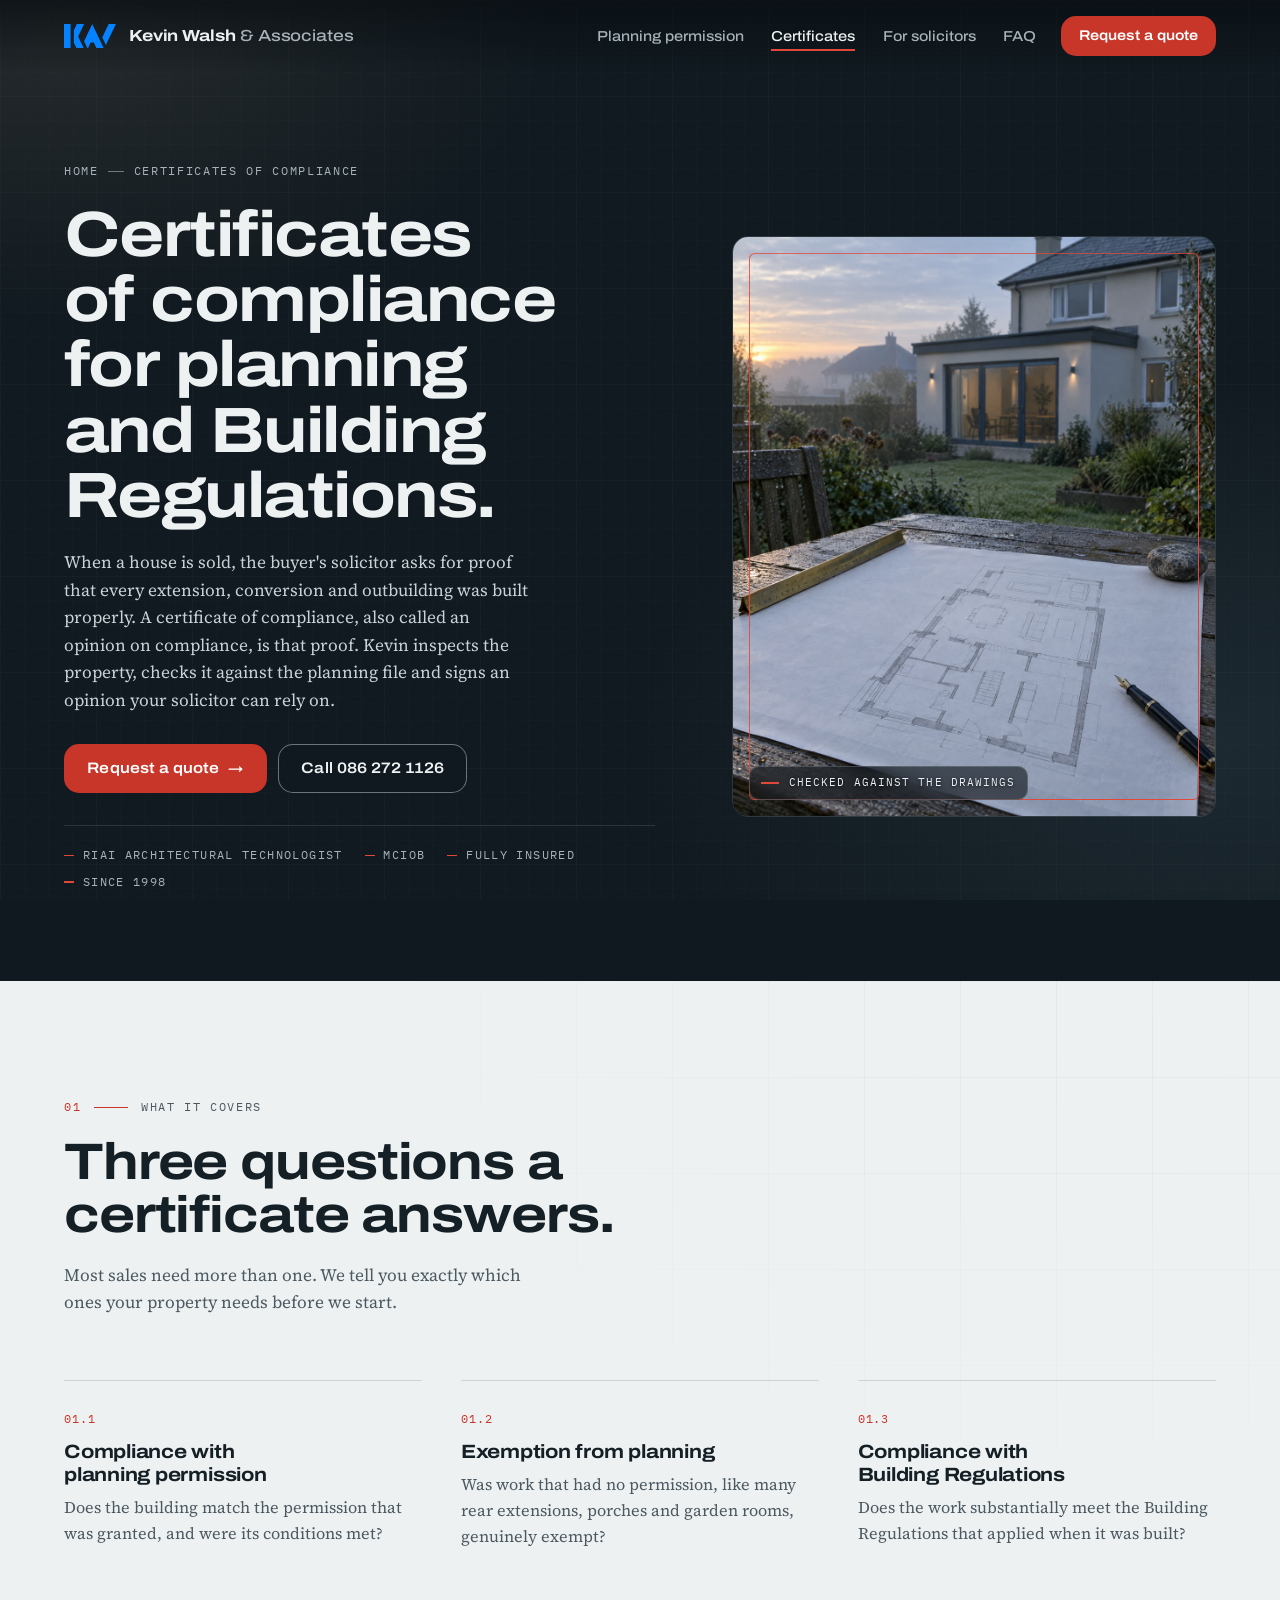
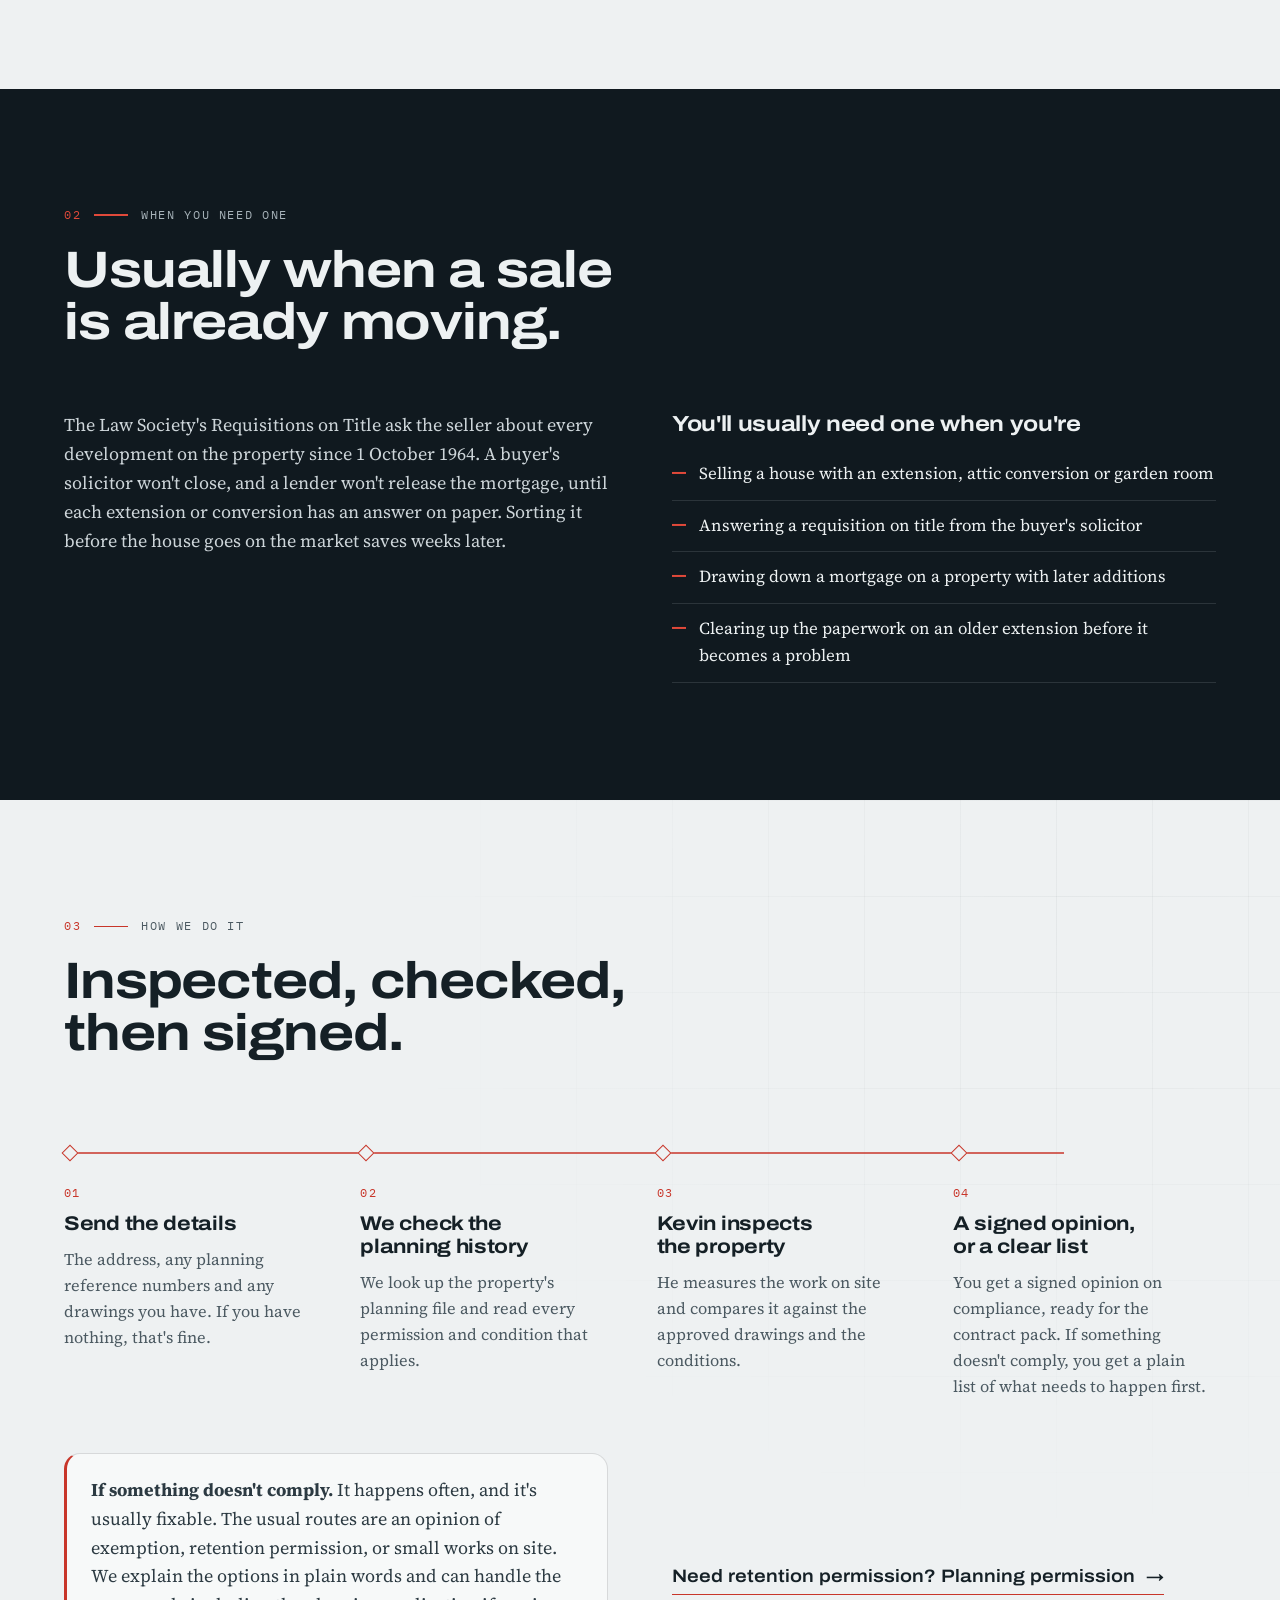
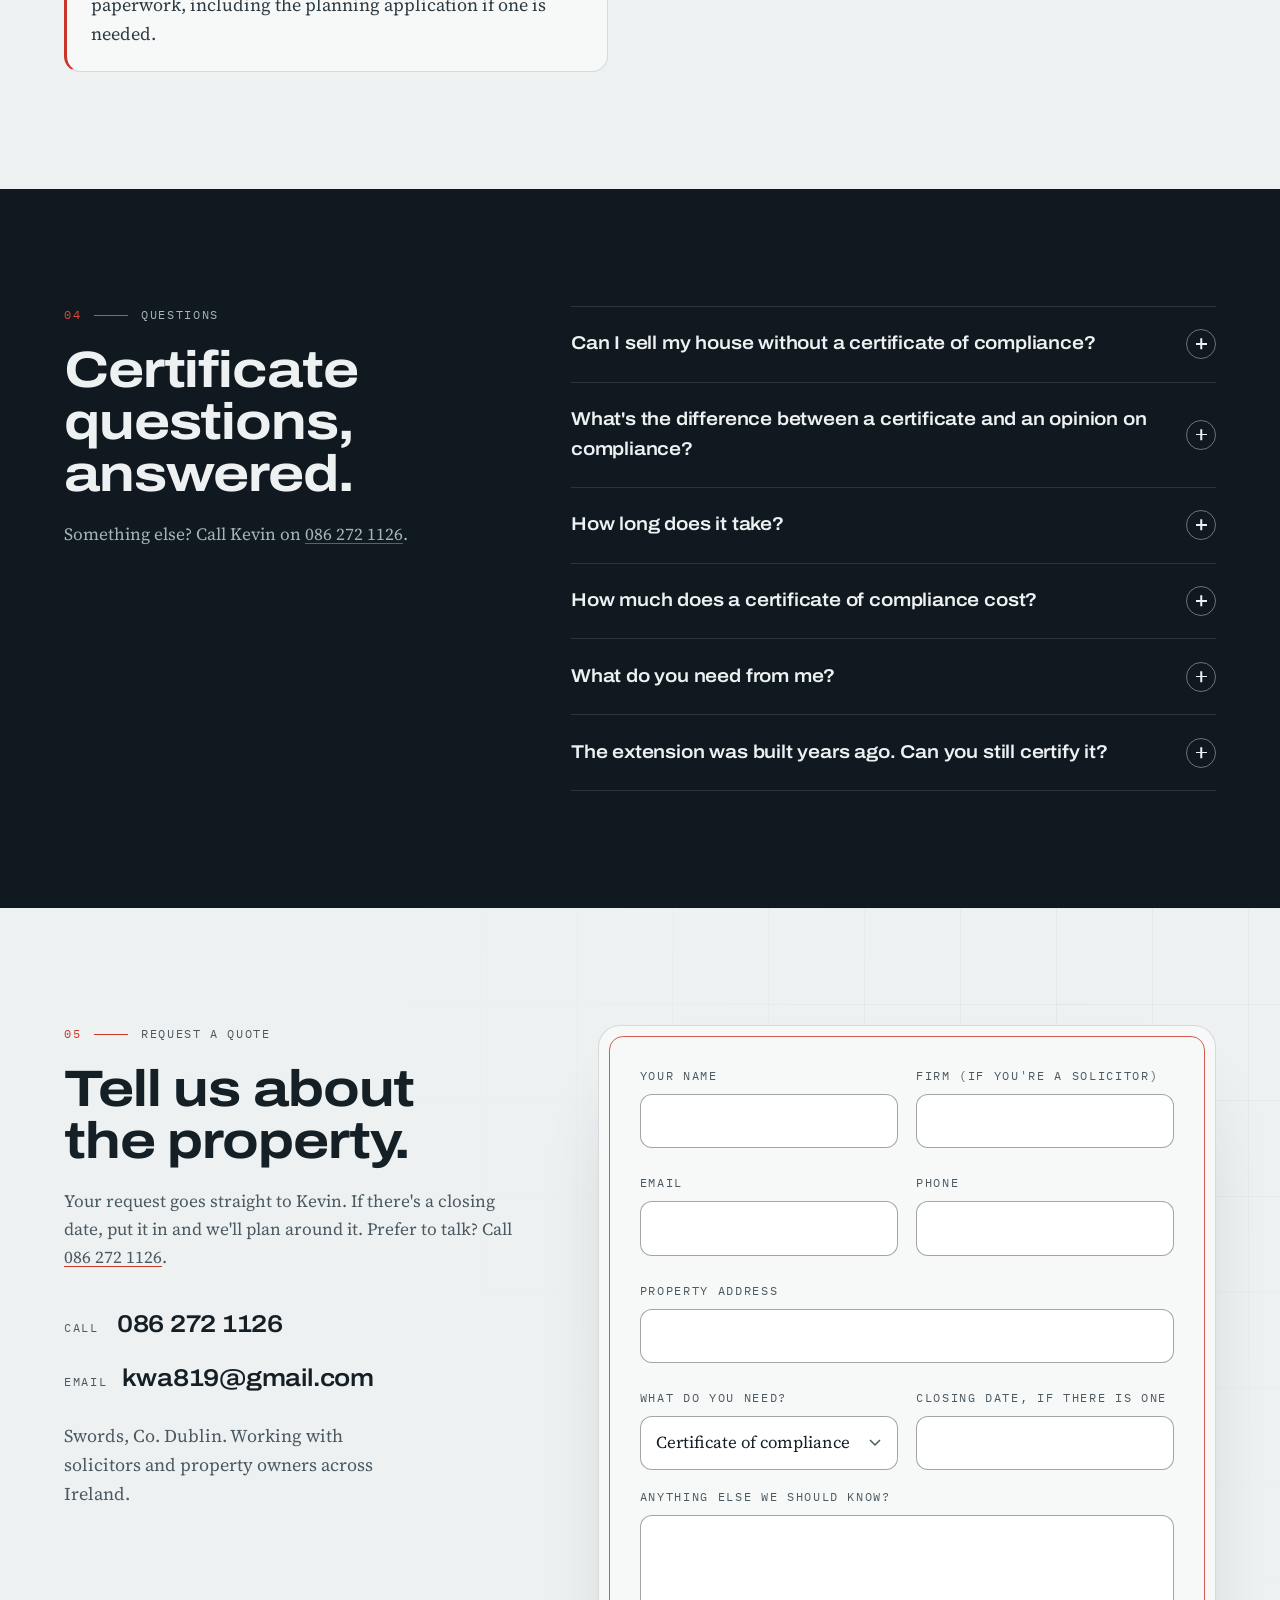
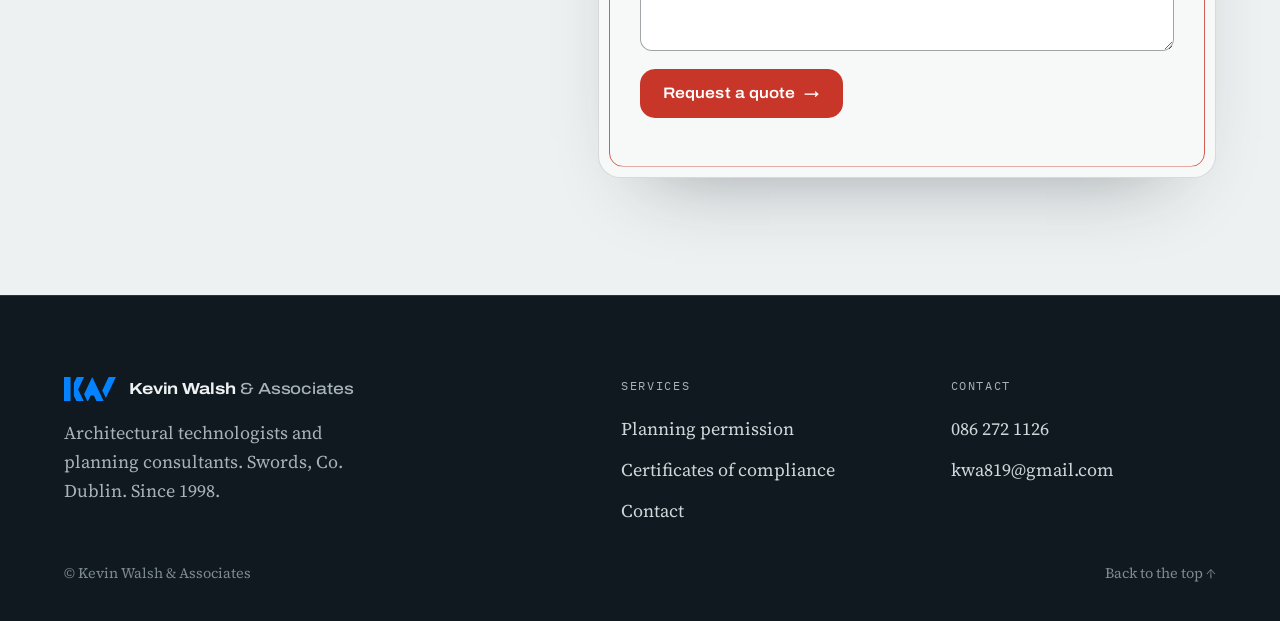
==== certificate-of-compliance/index.html @ 6ba6bfd5 "Kevin Walsh & Associates: cinematic redesign with planning and compliance pages Scroll-driven hero (" ====
<!doctype html>
<html lang="en-IE">
<head>
<meta charset="utf-8">
<script>document.documentElement.classList.add("js")</script>
<meta name="viewport" content="width=device-width, initial-scale=1">
<title>Certificate of Compliance with Planning &amp; Building Regulations | Kevin Walsh &amp; Associates</title>
<meta name="description" content="Certificates and opinions of compliance with planning permission and Building Regulations for house sales, mortgages and solicitors. Based in Swords, Dublin, working nationwide. RIAI Architectural Technologist. Call 086 272 1126.">
<meta name="theme-color" content="#10191f">
<link rel="canonical" href="https://www.kevinwalshandassociates.com/certificate-of-compliance/">
<link rel="icon" href="/favicon.svg" type="image/svg+xml">
<link rel="icon" type="image/png" sizes="32x32" href="/favicon-32.png">
<link rel="apple-touch-icon" href="/apple-touch-icon.png">

<!-- DEPLOY STEP: og:url and og:image point at the preview address. Switch both to https://www.kevinwalshandassociates.com/ when the domain moves over. -->
<meta property="og:type" content="website">
<meta property="og:site_name" content="Kevin Walsh &amp; Associates">
<meta property="og:locale" content="en_IE">
<meta property="og:title" content="Certificates of compliance for planning and Building Regulations | Kevin Walsh &amp; Associates">
<meta property="og:description" content="Signed opinions on compliance with planning permission and Building Regulations for sales, mortgages and requisitions on title. RIAI Architectural Technologist, since 1998.">
<meta property="og:url" content="https://kevin-walsh.pages.dev/certificate-of-compliance/">
<meta property="og:image" content="https://kevin-walsh.pages.dev/assets/og-image.jpg">
<meta property="og:image:width" content="1200">
<meta property="og:image:height" content="630">
<meta name="twitter:card" content="summary_large_image">

<link rel="preconnect" href="https://fonts.googleapis.com">
<link rel="preconnect" href="https://fonts.gstatic.com" crossorigin>
<link rel="stylesheet" href="https://fonts.googleapis.com/css2?family=Archivo:wdth,wght@112..125,500..700&family=IBM+Plex+Mono:wght@400;500&family=Source+Serif+4:opsz,wght@8..60,400;8..60,600&display=swap">
<link rel="stylesheet" href="/assets/css/site.css">

<script type="application/ld+json">
{"@context":"https://schema.org","@graph":[
{"@type":"Service","@id":"https://www.kevinwalshandassociates.com/certificate-of-compliance/#service","name":"Certificates of compliance with planning and Building Regulations","serviceType":"Opinion on compliance with planning permission and Building Regulations","description":"Signed certificates and opinions of compliance with planning permission, opinions of exemption from planning, and opinions of compliance with Building Regulations for house sales, mortgages and requisitions on title.","url":"https://www.kevinwalshandassociates.com/certificate-of-compliance/","provider":{"@type":"ProfessionalService","@id":"https://www.kevinwalshandassociates.com/#business","name":"Kevin Walsh & Associates","telephone":"+353862721126","address":{"@type":"PostalAddress","addressLocality":"Swords","addressRegion":"Co. Dublin","addressCountry":"IE"}},"areaServed":[{"@type":"Country","name":"Ireland"},{"@type":"City","name":"Dublin"}]},
{"@type":"BreadcrumbList","itemListElement":[{"@type":"ListItem","position":1,"name":"Home","item":"https://www.kevinwalshandassociates.com/"},{"@type":"ListItem","position":2,"name":"Certificates of compliance","item":"https://www.kevinwalshandassociates.com/certificate-of-compliance/"}]},
{"@type":"FAQPage","mainEntity":[
{"@type":"Question","name":"Can I sell my house without a certificate of compliance?","acceptedAnswer":{"@type":"Answer","text":"You can put it on the market, but for any extension or conversion the buyer's solicitor will almost certainly ask for one. Without it the sale can stall or fall through, so it's best sorted before you list."}},
{"@type":"Question","name":"What's the difference between a certificate and an opinion on compliance?","acceptedAnswer":{"@type":"Answer","text":"In practice they're the same document. Professionals give an opinion because they can only confirm what they inspect and what the records show. Solicitors accept opinions from suitably qualified, insured professionals."}},
{"@type":"Question","name":"How long does it take?","acceptedAnswer":{"@type":"Answer","text":"Straightforward certificates are often ready within a few working days of the inspection. If we need the council's planning file, allow a little longer. We'll give you a date on day one."}},
{"@type":"Question","name":"How much does a certificate of compliance cost?","acceptedAnswer":{"@type":"Answer","text":"It depends on the property and what has been built. You get a clear quote before any work starts, and there's no prepayment."}},
{"@type":"Question","name":"What do you need from me?","acceptedAnswer":{"@type":"Answer","text":"The property address, any planning reference numbers, and any drawings or paperwork you have. If you have none, we'll find the planning history."}},
{"@type":"Question","name":"The extension was built years ago. Can you still certify it?","acceptedAnswer":{"@type":"Answer","text":"Yes. We inspect it as it stands today. If records are missing or something doesn't match, we'll tell you what's needed to put it right."}}]}
]}
</script>
</head>
<body>
<a class="skip" href="#main">Skip to content</a>

<div class="env" aria-hidden="true">
  <div class="env-glow"></div>
  <div class="env-grid"></div>
  <div class="env-grain"></div>
</div>

<header class="nav" id="top">
  <a class="brand" href="/" aria-label="Kevin Walsh &amp; Associates, home">
    <svg class="logo-mark" viewBox="0 0 2000 955" aria-hidden="true"><rect width="252" height="955"/><path d="M492 0h280L545 477l227 478H492L379 717V240z"/><path d="M1086 0l454 955h-279l-114-241h-121l-114 239-140-292z"/><path d="M1717 0h281l-387 809-139-292z"/></svg>
    <span class="wordmark">Kevin Walsh <span>&amp; Associates</span></span>
  </a>
  <nav aria-label="Main">
    <ul class="nav-links">
      <li><a href="/planning-permission/">Planning permission</a></li>
      <li><a href="/certificate-of-compliance/" aria-current="page">Certificates</a></li>
      <li><a href="/#solicitors">For solicitors</a></li>
      <li><a href="#faq">FAQ</a></li>
    </ul>
  </nav>
  <a class="nav-phone" href="tel:+353862721126"><span class="label">Call</span>086 272 1126</a>
  <a class="btn btn-red nav-cta" href="#quote">Request a quote</a>
  <button class="menu-btn" type="button" aria-expanded="false" aria-controls="mobile-menu">Menu</button>
</header>
<div class="mobile-menu" id="mobile-menu" hidden>
  <a href="/">Home</a>
  <a href="/planning-permission/">Planning permission</a>
  <a href="/certificate-of-compliance/" aria-current="page">Certificates of compliance</a>
  <a href="/#solicitors">For solicitors</a>
  <a class="mm-phone" href="tel:+353862721126">Call 086 272 1126</a>
  <a class="btn btn-red" href="#quote">Request a quote</a>
</div>

<main id="main" tabindex="-1">

  <section class="page-hero" aria-labelledby="page-h1">
    <div class="wrap ph-grid">
      <div class="rv">
        <nav class="crumbs label rc" aria-label="Breadcrumb"><a href="/">Home</a><span class="sep" aria-hidden="true"></span><span aria-current="page">Certificates of compliance</span></nav>
        <h1 class="page-h1 rc" id="page-h1" style="--i:1">Certificates of compliance for planning and Building Regulations.</h1>
        <p class="lede rc" style="--i:2">When a house is sold, the buyer's solicitor asks for proof that every extension, conversion and outbuilding was built properly. A certificate of compliance, also called an opinion on compliance, is that proof. Kevin inspects the property, checks it against the planning file and signs an opinion your solicitor can rely on.</p>
        <div class="band-cta rc" style="--i:3">
          <a class="btn btn-red" href="#quote">Request a quote <span class="arr" aria-hidden="true">→</span></a>
          <a class="btn btn-ghost" href="tel:+353862721126">Call 086 272 1126</a>
        </div>
        <ul class="creds rc" style="--i:4">
          <li>RIAI Architectural Technologist</li>
          <li>MCIOB</li>
          <li>Fully insured</li>
          <li>Since 1998</li>
        </ul>
      </div>
      <figure class="page-plate rv">
        <img src="/assets/img/certificate-of-compliance-drawings.jpg" alt="A floor plan drawing and brass scale rule on a garden table in front of a newly finished extension" width="1200" height="1500">
        <span class="edge" aria-hidden="true"></span>
        <figcaption class="chip mono"><span class="sw"></span>Checked against the drawings</figcaption>
      </figure>
    </div>
  </section>

  <section class="sec paper" aria-labelledby="cov-h">
    <div class="wrap">
      <header class="sec-head rv">
        <p class="kicker label rc"><span class="num">01</span><span class="tick"></span>What it covers</p>
        <h2 class="h2 rc" id="cov-h" style="--i:1">Three questions a certificate answers.</h2>
        <p class="lede rc" style="--i:2">Most sales need more than one. We tell you exactly which ones your property needs before we start.</p>
      </header>
      <ul class="types three rv">
        <li class="rc"><span class="n mono">01.1</span><h3>Compliance with planning permission</h3><p>Does the building match the permission that was granted, and were its conditions met?</p></li>
        <li class="rc" style="--i:1"><span class="n mono">01.2</span><h3>Exemption from planning</h3><p>Was work that had no permission, like many rear extensions, porches and garden rooms, genuinely exempt?</p></li>
        <li class="rc" style="--i:2"><span class="n mono">01.3</span><h3>Compliance with Building Regulations</h3><p>Does the work substantially meet the Building Regulations that applied when it was built?</p></li>
      </ul>
    </div>
  </section>

  <section class="sec" aria-labelledby="when-h">
    <div class="wrap">
      <header class="sec-head rv">
        <p class="kicker label rc"><span class="num">02</span><span class="tick"></span>When you need one</p>
        <h2 class="h2 rc" id="when-h" style="--i:1">Usually when a sale is already moving.</h2>
      </header>
      <div class="split">
        <div class="prose rv">
          <p class="rc">The Law Society's Requisitions on Title ask the seller about every development on the property since 1 October 1964. A buyer's solicitor won't close, and a lender won't release the mortgage, until each extension or conversion has an answer on paper. Sorting it before the house goes on the market saves weeks later.</p>
        </div>
        <div class="prose rv">
          <h3 class="rc">You'll usually need one when you're</h3>
          <ul class="checks rc" style="--i:1">
            <li>Selling a house with an extension, attic conversion or garden room</li>
            <li>Answering a requisition on title from the buyer's solicitor</li>
            <li>Drawing down a mortgage on a property with later additions</li>
            <li>Clearing up the paperwork on an older extension before it becomes a problem</li>
          </ul>
        </div>
      </div>
    </div>
  </section>

  <section class="sec paper how" aria-labelledby="proc-h">
    <div class="wrap">
      <header class="sec-head rv">
        <p class="kicker label rc"><span class="num">03</span><span class="tick"></span>How we do it</p>
        <h2 class="h2 rc" id="proc-h" style="--i:1">Inspected, checked, then signed.</h2>
      </header>
      <div class="how-track rv">
        <div class="how-line" aria-hidden="true"><svg viewBox="0 0 1000 24" preserveAspectRatio="none"><path pathLength="1" d="M0 12 H1000"/></svg></div>
        <ol class="how-steps">
          <li class="step rc"><span class="node" aria-hidden="true"></span><span class="n mono">01</span><h3>Send the details</h3><p>The address, any planning reference numbers and any drawings you have. If you have nothing, that's fine.</p></li>
          <li class="step rc" style="--i:1"><span class="node" aria-hidden="true"></span><span class="n mono">02</span><h3>We check the planning history</h3><p>We look up the property's planning file and read every permission and condition that applies.</p></li>
          <li class="step rc" style="--i:2"><span class="node" aria-hidden="true"></span><span class="n mono">03</span><h3>Kevin inspects the property</h3><p>He measures the work on site and compares it against the approved drawings and the conditions.</p></li>
          <li class="step rc" style="--i:3"><span class="node" aria-hidden="true"></span><span class="n mono">04</span><h3>A signed opinion, or a clear list</h3><p>You get a signed opinion on compliance, ready for the contract pack. If something doesn't comply, you get a plain list of what needs to happen first.</p></li>
        </ol>
      </div>
      <div class="split after rv">
        <div class="callout first rc"><p><strong>If something doesn't comply.</strong> It happens often, and it's usually fixable. The usual routes are an opinion of exemption, retention permission, or small works on site. We explain the options in plain words and can handle the paperwork, including the planning application if one is needed.</p></div>
        <div class="rc" style="--i:1"><a class="cross" href="/planning-permission/">Need retention permission? Planning permission <span class="arr" aria-hidden="true">→</span></a></div>
      </div>
    </div>
  </section>

  <section class="sec faq" id="faq" aria-labelledby="faq-h">
    <div class="wrap faq-grid">
      <div class="faq-side rv">
        <p class="kicker label rc"><span class="num">04</span><span class="tick"></span>Questions</p>
        <h2 class="h2 rc" id="faq-h" style="--i:1">Certificate questions, answered.</h2>
        <p class="lede rc" style="--i:2">Something else? Call Kevin on <a href="tel:+353862721126">086 272 1126</a>.</p>
      </div>
      <div class="faq-list">
        <div class="qa">
          <button class="qa-q" type="button" aria-expanded="false" aria-controls="qa1" id="qa1-q"><span>Can I sell my house without a certificate of compliance?</span><span class="pm" aria-hidden="true"></span></button>
          <div class="qa-a" id="qa1" role="region" aria-labelledby="qa1-q"><div><p>You can put it on the market, but for any extension or conversion the buyer's solicitor will almost certainly ask for one. Without it the sale can stall or fall through, so it's best sorted before you list.</p></div></div>
        </div>
        <div class="qa">
          <button class="qa-q" type="button" aria-expanded="false" aria-controls="qa2" id="qa2-q"><span>What's the difference between a certificate and an opinion on compliance?</span><span class="pm" aria-hidden="true"></span></button>
          <div class="qa-a" id="qa2" role="region" aria-labelledby="qa2-q"><div><p>In practice they're the same document. Professionals give an opinion because they can only confirm what they inspect and what the records show. Solicitors accept opinions from suitably qualified, insured professionals.</p></div></div>
        </div>
        <div class="qa">
          <button class="qa-q" type="button" aria-expanded="false" aria-controls="qa3" id="qa3-q"><span>How long does it take?</span><span class="pm" aria-hidden="true"></span></button>
          <div class="qa-a" id="qa3" role="region" aria-labelledby="qa3-q"><div><p>Straightforward certificates are often ready within a few working days of the inspection. If we need the council's planning file, allow a little longer. We'll give you a date on day one.</p></div></div>
        </div>
        <div class="qa">
          <button class="qa-q" type="button" aria-expanded="false" aria-controls="qa4" id="qa4-q"><span>How much does a certificate of compliance cost?</span><span class="pm" aria-hidden="true"></span></button>
          <div class="qa-a" id="qa4" role="region" aria-labelledby="qa4-q"><div><p>It depends on the property and what has been built. You get a clear quote before any work starts, and there's no prepayment.</p></div></div>
        </div>
        <div class="qa">
          <button class="qa-q" type="button" aria-expanded="false" aria-controls="qa5" id="qa5-q"><span>What do you need from me?</span><span class="pm" aria-hidden="true"></span></button>
          <div class="qa-a" id="qa5" role="region" aria-labelledby="qa5-q"><div><p>The property address, any planning reference numbers, and any drawings or paperwork you have. If you have none, we'll find the planning history.</p></div></div>
        </div>
        <div class="qa">
          <button class="qa-q" type="button" aria-expanded="false" aria-controls="qa6" id="qa6-q"><span>The extension was built years ago. Can you still certify it?</span><span class="pm" aria-hidden="true"></span></button>
          <div class="qa-a" id="qa6" role="region" aria-labelledby="qa6-q"><div><p>Yes. We inspect it as it stands today. If records are missing or something doesn't match, we'll tell you what's needed to put it right.</p></div></div>
        </div>
      </div>
    </div>
  </section>

  <section class="sec paper quote" id="quote" aria-labelledby="quote-h">
    <div class="wrap quote-grid">
      <div class="rv">
        <p class="kicker label rc"><span class="num">05</span><span class="tick"></span>Request a quote</p>
        <h2 class="h2 rc" id="quote-h" style="--i:1">Tell us about the property.</h2>
        <p class="lede rc" style="--i:2">Your request goes straight to Kevin. If there's a closing date, put it in and we'll plan around it. Prefer to talk? Call <a href="tel:+353862721126">086 272 1126</a>.</p>
        <div class="direct rc" style="--i:3">
          <a href="tel:+353862721126"><span class="label">Call</span>086 272 1126</a>
          <a href="mailto:kwa819@gmail.com"><span class="label">Email</span>kwa819@gmail.com</a>
          <p class="where">Swords, Co. Dublin. Working with solicitors and property owners across Ireland.</p>
        </div>
      </div>

      <form class="form rv" id="quote-form" novalidate data-need="Certificate of compliance">
        <label class="field rc"><span class="label">Your name</span><input name="name" type="text" autocomplete="name" required><span class="err" aria-live="polite"></span></label>
        <label class="field rc" style="--i:1"><span class="label">Firm (if you're a solicitor)</span><input name="firm" type="text" autocomplete="organization"></label>
        <label class="field rc" style="--i:2"><span class="label">Email</span><input name="email" type="email" autocomplete="email" required><span class="err" aria-live="polite"></span></label>
        <label class="field rc" style="--i:3"><span class="label">Phone</span><input name="phone" type="tel" autocomplete="tel"></label>
        <label class="field full rc" style="--i:4"><span class="label">Property address</span><input name="address" type="text" autocomplete="street-address" required><span class="err" aria-live="polite"></span></label>
        <label class="field rc" style="--i:5"><span class="label">What do you need?</span>
          <select name="need">
            <option>Certificate of compliance</option>
            <option>Planning permission</option>
            <option>Land Registry map</option>
            <option>Boundary report</option>
            <option>Condition survey</option>
            <option>Not sure yet</option>
          </select>
        </label>
        <label class="field rc" style="--i:6"><span class="label">Closing date, if there is one</span><input name="closing" type="text"></label>
        <label class="field full rc" style="--i:7"><span class="label">Anything else we should know?</span><textarea name="message" rows="4"></textarea></label>
        <input class="hp" type="text" name="_gotcha" tabindex="-1" autocomplete="off" aria-hidden="true">
        <div class="submit-row full rc" style="--i:8">
          <button class="btn btn-red" type="submit">Request a quote <span class="arr" aria-hidden="true">→</span></button>
        </div>
        <p class="form-status full" role="status" aria-live="polite"></p>
        <div class="form-done" hidden>
          <p class="big">Thanks<span class="fd-name"></span>. Kevin has your request and will be in touch.</p>
        </div>
      </form>
    </div>
  </section>
</main>

<footer class="foot">
  <div class="wrap">
    <div class="foot-grid">
      <div>
        <a class="brand" href="/" aria-label="Kevin Walsh &amp; Associates, home">
          <svg class="logo-mark" viewBox="0 0 2000 955" aria-hidden="true"><rect width="252" height="955"/><path d="M492 0h280L545 477l227 478H492L379 717V240z"/><path d="M1086 0l454 955h-279l-114-241h-121l-114 239-140-292z"/><path d="M1717 0h281l-387 809-139-292z"/></svg>
          <span class="wordmark">Kevin Walsh <span>&amp; Associates</span></span>
        </a>
        <p class="foot-tag">Architectural technologists and planning consultants. Swords, Co. Dublin. Since 1998.</p>
      </div>
      <div>
        <h2>Services</h2>
        <ul>
          <li><a href="/planning-permission/">Planning permission</a></li>
          <li><a href="/certificate-of-compliance/">Certificates of compliance</a></li>
          <li><a href="/#quote">Contact</a></li>
        </ul>
      </div>
      <div>
        <h2>Contact</h2>
        <ul>
          <li><a href="tel:+353862721126">086 272 1126</a></li>
          <li><a href="mailto:kwa819@gmail.com">kwa819@gmail.com</a></li>
        </ul>
      </div>
    </div>
    <div class="foot-base">
      <span>© Kevin Walsh &amp; Associates</span>
      <a href="#top">Back to the top ↑</a>
    </div>
  </div>
</footer>

<script src="/assets/js/site.js" defer></script>
</body>
</html>
---- assets/css/site.css ----
/* Kevin Walsh & Associates: the red line.
   One world: an estate at first light. Tokens sampled from the hero footage. */

:root{
  --ink:#10191f;
  --ink-2:#172229;
  --ink-3:#1e2b33;
  --paper:#eef1f2;
  --paper-2:#e2e7e9;
  --paper-3:#f7f9f9;
  --red:#c8362a;
  --red-hover:#a92b20;
  --red-muted:rgba(200,54,42,.26);
  --red-line:#e0493a;             /* the boundary line over footage and on ink: a touch brighter */
  --blue:#0582ff;                 /* the KWA mark only */
  --warm:#d9b99a;                 /* the dawn edge, whisper level */

  --t-ink:#edf1f2;                /* text on ink */
  --t-ink-2:#a7b3b9;
  --t-paper:#152026;              /* text on paper */
  --t-paper-2:#4b5961;
  --hair-ink:rgba(167,179,185,.18);
  --hair-ink-strong:rgba(237,241,242,.42);
  --hair-paper:rgba(21,32,38,.14);
  --hair-paper-strong:rgba(21,32,38,.4);

  --f-display:"Archivo",ui-sans-serif,system-ui,sans-serif;
  --f-body:"Source Serif 4",ui-serif,Georgia,serif;
  --f-mono:"IBM Plex Mono",ui-monospace,SFMono-Regular,Menlo,monospace;

  --ease-out:cubic-bezier(.16,1,.3,1);
  --ease-io:cubic-bezier(.65,0,.35,1);

  --gutter:clamp(16px,5vw,72px);
  --wrap:1240px;
  --radius:16px;
  --btn-radius:15px;

  --tshadow:0 1px 2px rgba(6,11,15,.95),0 3px 12px rgba(6,11,15,.78),0 10px 44px rgba(6,11,15,.8);
}

/* ---------- Reset and base ---------- */
*,*::before,*::after{box-sizing:border-box}
html{overflow-x:hidden;overflow-x:clip;max-width:100vw;scroll-behavior:smooth;-webkit-text-size-adjust:100%}
html.glide{scroll-behavior:auto}
body{margin:0;overflow-x:hidden;overflow-x:clip;max-width:100vw;background:var(--ink);color:var(--t-ink);font-family:var(--f-body);font-size:1.125rem;line-height:1.6;font-optical-sizing:auto;-webkit-font-smoothing:antialiased;transition:opacity .9s var(--ease-out)}
.js body{opacity:0}
.js body.is-ready{opacity:1}
section,nav,footer,header,main{max-width:100vw;overflow-x:hidden;overflow-x:clip}
img{max-width:100%;display:block}
a{color:inherit}
button{font:inherit;color:inherit}
p{margin:0}
h1,h2,h3{margin:0;font-weight:700;text-wrap:balance}
.band-head,.display,.page-h1{text-wrap:balance}
ul,ol{margin:0;padding:0;list-style:none}
figure{margin:0}
::selection{background:rgba(200,54,42,.3);color:inherit}
:focus-visible{outline:2px solid var(--red-line);outline-offset:3px;border-radius:6px}

.sr-only{position:absolute!important;width:1px;height:1px;padding:0;margin:-1px;overflow:hidden;clip:rect(0,0,0,0);white-space:nowrap;border:0}
.skip{position:fixed;left:16px;top:-80px;z-index:100;background:var(--red);color:#fff;padding:.7rem 1rem;border-radius:var(--btn-radius);font-family:var(--f-display);font-weight:600;text-decoration:none;transition:top .3s var(--ease-out)}
.skip:focus{top:16px}

.mono{font-family:var(--f-mono)}
.label{font-family:var(--f-mono);font-size:.74rem;letter-spacing:.14em;text-transform:uppercase;color:var(--t-ink-2);font-weight:400}
.wrap{width:min(100%,calc(var(--wrap) + var(--gutter)*2));margin-inline:auto;padding-inline:var(--gutter)}
em{font-style:normal}

/* ---------- Buttons (15px radius, always) ---------- */
.btn{display:inline-flex;align-items:center;justify-content:center;gap:.55rem;padding:.95rem 1.4rem;border-radius:var(--btn-radius);font-family:var(--f-display);font-stretch:112%;font-weight:600;font-size:.95rem;line-height:1.1;letter-spacing:.005em;text-decoration:none;border:1px solid transparent;cursor:pointer;text-shadow:none;position:relative;transition:transform .45s var(--ease-out),background-color .35s var(--ease-out),border-color .35s var(--ease-out),color .35s var(--ease-out),box-shadow .45s var(--ease-out)}
.btn-red{background:var(--red);color:#fff}
.btn-red:hover{background:var(--red-hover);transform:translateY(-2px);box-shadow:0 12px 30px -12px rgba(200,54,42,.7)}
.btn-ghost{background:rgba(16,25,31,.42);border-color:var(--hair-ink-strong);color:var(--t-ink);-webkit-backdrop-filter:blur(8px);backdrop-filter:blur(8px)}
.btn-ghost:hover{border-color:var(--t-ink);transform:translateY(-2px)}
.btn .arr{transition:transform .45s var(--ease-out)}
.btn:hover .arr{transform:translateX(3px)}
@media (pointer:coarse){.btn{min-height:44px;display:inline-flex;align-items:center;justify-content:center}}

/* ---------- The environment: one world behind everything ---------- */
.env{position:fixed;inset:0;z-index:0;pointer-events:none;overflow:hidden;background:var(--ink)}
.env-glow{position:absolute;inset:-30%;background:
  radial-gradient(34% 30% at 22% 20%,rgba(217,185,154,.10),transparent 70%),
  radial-gradient(40% 36% at 78% 70%,rgba(70,96,110,.22),transparent 70%),
  radial-gradient(60% 40% at 50% 110%,rgba(52,74,86,.25),transparent 70%);
  animation:envDrift 110s var(--ease-io) -30s infinite alternate}
@keyframes envDrift{from{transform:translate3d(-4%,-3%,0) scale(1)}to{transform:translate3d(4%,3%,0) scale(1.08)}}
.env-grid{position:absolute;inset:-96px;opacity:.5;background-image:linear-gradient(rgba(167,179,185,.045) 1px,transparent 1px),linear-gradient(90deg,rgba(167,179,185,.045) 1px,transparent 1px),linear-gradient(rgba(167,179,185,.03) 1px,transparent 1px),linear-gradient(90deg,rgba(167,179,185,.03) 1px,transparent 1px);background-size:96px 96px,96px 96px,24px 24px,24px 24px;animation:gridDrift 90s linear -20s infinite}
@keyframes gridDrift{from{transform:translate3d(0,0,0)}to{transform:translate3d(96px,96px,0)}}
.env-grain{position:absolute;inset:0;opacity:.06;mix-blend-mode:overlay;background-image:url("data:image/svg+xml,%3Csvg xmlns='http://www.w3.org/2000/svg' width='160' height='160'%3E%3Cfilter id='n'%3E%3CfeTurbulence type='fractalNoise' baseFrequency='.9' numOctaves='2' stitchTiles='stitch'/%3E%3C/filter%3E%3Crect width='100%25' height='100%25' filter='url(%23n)' opacity='.9'/%3E%3C/svg%3E")}
main{position:relative;z-index:1}

/* ---------- Nav ---------- */
.nav{position:fixed;top:0;left:0;right:0;z-index:50;display:flex;align-items:center;gap:1.6rem;padding:16px var(--gutter);transition:background-color .5s var(--ease-out),padding .5s var(--ease-out),border-color .5s var(--ease-out),transform .6s var(--ease-out);border-bottom:1px solid transparent}
.nav::before{content:"";position:absolute;inset:0;z-index:-1;background:linear-gradient(to bottom,rgba(8,13,17,.7),rgba(8,13,17,0));transition:opacity .5s var(--ease-out)}
.nav.scrolled{background:rgba(14,22,28,.8);-webkit-backdrop-filter:blur(14px) saturate(130%);backdrop-filter:blur(14px) saturate(130%);border-bottom-color:var(--hair-ink);padding-block:11px}
.nav.scrolled::before{opacity:0}
.nav.tucked{transform:translateY(-110%)}
.brand{display:flex;align-items:center;gap:.8rem;flex:none;text-decoration:none;color:var(--t-ink)}
.logo-mark{width:52px;height:auto;fill:var(--blue);flex:none}
.wordmark{font-family:var(--f-display);font-stretch:118%;font-weight:700;font-size:1rem;line-height:1.05;letter-spacing:-.005em;white-space:nowrap}
.wordmark span{font-weight:500;color:var(--t-ink-2)}
.nav>nav{margin-left:auto}
.nav-links{display:flex;gap:1.7rem}
.nav-links a{position:relative;white-space:nowrap;text-decoration:none;font-family:var(--f-display);font-stretch:112%;font-size:.9rem;font-weight:500;color:var(--t-ink-2);padding:.4rem 0;transition:color .3s var(--ease-out)}
.nav-links a::after{content:"";position:absolute;left:0;right:0;bottom:0;height:1.5px;background:var(--red-line);transform:scaleX(0);transform-origin:right;transition:transform .45s var(--ease-out)}
.nav-links a:hover,.nav-links a[aria-current="page"]{color:var(--t-ink)}
.nav-links a:hover::after,.nav-links a[aria-current="page"]::after{transform:scaleX(1);transform-origin:left}
.nav-phone{display:flex;align-items:baseline;gap:.5rem;text-decoration:none;font-family:var(--f-display);font-stretch:112%;font-weight:600;font-size:.95rem;white-space:nowrap}
.nav-phone .label{font-size:.66rem}
.nav-phone:hover{color:#fff}
.nav-cta{padding:.7rem 1.05rem;font-size:.88rem;white-space:nowrap}
.menu-btn{display:none;margin-left:auto;background:rgba(16,25,31,.55);border:1px solid var(--hair-ink-strong);border-radius:var(--btn-radius);padding:.6rem 1rem;font-family:var(--f-mono);font-size:.76rem;letter-spacing:.14em;text-transform:uppercase;cursor:pointer}
.mobile-menu{position:fixed;inset:0;z-index:49;background:rgba(14,22,28,.97);-webkit-backdrop-filter:blur(16px);backdrop-filter:blur(16px);display:flex;flex-direction:column;justify-content:center;padding:90px var(--gutter) 40px;opacity:0;transition:opacity .45s var(--ease-out)}
.mobile-menu.open{opacity:1}
.mobile-menu[hidden]{display:none}
.mobile-menu a:not(.btn){display:block;font-family:var(--f-display);font-stretch:115%;font-size:clamp(1.6rem,7vw,2.4rem);font-weight:700;text-decoration:none;padding:.4rem 0;letter-spacing:-.015em}
.mobile-menu .mm-phone{color:var(--t-ink-2);font-size:clamp(1.2rem,5vw,1.6rem)!important;font-weight:500!important;margin-top:.6rem}
.mobile-menu .btn{margin-top:1.8rem;align-self:flex-start}
@media (max-width:1339px){.nav-phone{display:none}}
@media (max-width:1139px){.nav>nav,.nav-links,.nav-cta{display:none}.nav{gap:1rem}.menu-btn{display:inline-flex;align-items:center;min-height:44px}}
@media (max-width:560px){.wordmark{font-size:.92rem}.wordmark span{display:block;font-size:.84em}.logo-mark{width:44px}.brand{gap:.65rem}}

/* ---------- Hero: the descent ---------- */
.hero{position:relative;height:640vh;overflow:visible}
.stage{position:sticky;top:0;height:100vh;overflow:hidden;background:var(--ink);isolation:isolate}
.poster,.poster-end{position:absolute;inset:0;background-position:center 48%;background-size:cover;background-repeat:no-repeat}
.poster-end{opacity:0}
.hero-canvas{position:absolute;inset:0;width:100%;height:100%;display:block;opacity:0;transition:opacity 1s var(--ease-out);transform:translateZ(0)}
.stage.film-ready .hero-canvas{opacity:1}
.stage.film-failed .hero-canvas{display:none}
.scrim{position:absolute;inset:0;pointer-events:none;background:radial-gradient(ellipse 120% 90% at 50% 45%,rgba(8,13,17,0) 38%,rgba(8,13,17,.6) 100%)}
.stage::after{content:"";position:absolute;left:0;right:0;bottom:0;height:14vh;pointer-events:none;background:linear-gradient(to bottom,rgba(16,25,31,0),var(--ink))}

/* the red line over the film (positioned by JS to match the frame) */
.redline{position:absolute;left:0;top:0;width:100%;height:100%;z-index:1;pointer-events:none;overflow:visible}
.rl-path{fill:none;stroke:var(--red-line);stroke-width:2.6px;vector-effect:non-scaling-stroke;stroke-linejoin:miter;stroke-dasharray:1;stroke-dashoffset:calc(1 - var(--rl,0));filter:drop-shadow(0 0 6px rgba(224,73,58,.55))}
.rl-ticks path{fill:none;stroke:#f3f5f6;stroke-width:1.4px;vector-effect:non-scaling-stroke;opacity:var(--rt,0)}
.chip{background:rgba(12,19,24,.6);border:1px solid rgba(167,179,185,.28);border-radius:10px;-webkit-backdrop-filter:blur(10px);backdrop-filter:blur(10px);text-shadow:0 1px 3px rgba(6,11,15,.85)}
.rl-tag{position:absolute;z-index:2;display:flex;align-items:center;gap:.6rem;padding:.5rem .8rem;font-size:.72rem;letter-spacing:.1em;text-transform:uppercase;color:var(--t-ink);opacity:var(--rt,0);transform:translateY(calc((1 - var(--rt,0))*6px));pointer-events:none;white-space:nowrap}
.sw{width:18px;height:2px;background:var(--red-line);flex:none}

.band{position:absolute;z-index:3;opacity:0;visibility:hidden;text-shadow:var(--tshadow)}
.band::before{content:"";position:absolute;inset:-45% -35%;z-index:-1;pointer-events:none;opacity:calc(.3 + .7*clamp(0,var(--k,1)*2.4,1));background:radial-gradient(ellipse 50% 50% at 50% 50%,rgba(8,13,17,var(--sa,.8)) 0%,rgba(8,13,17,calc(var(--sa,.8)*.95)) 55%,rgba(8,13,17,calc(var(--sa,.8)*.6)) 80%,rgba(8,13,17,0) 100%)}
.band.left{left:clamp(24px,5vw,100px);top:22vh;width:min(31vw,500px)}
.band.right{right:clamp(24px,5vw,100px);top:24vh;width:min(31vw,500px);text-align:right}
.band.settle{left:clamp(24px,5vw,100px);top:50%;transform:translateY(-50%);width:min(32vw,520px)}
.b1{--sa:.74}.b2{--sa:.74}.b3{--sa:.84}.b4{--sa:.74}.b5{--sa:.82}
.band .kicker{margin-bottom:1.1rem;color:#d3dadd;font-size:.72rem;letter-spacing:.16em;text-transform:uppercase;line-height:1.6}
.band-head{font-family:var(--f-display);font-stretch:118%;font-weight:700;font-size:clamp(1.9rem,3vw,3.1rem);line-height:1.04;letter-spacing:-.02em;max-width:14ch}
.band.right .band-head{margin-left:auto}
.band-head.display{font-size:clamp(2.2rem,3.8vw,3.9rem);max-width:10ch;line-height:1}
.band-head em{color:#fff}
.band-sub{margin-top:1.1rem;font-size:clamp(1.02rem,1.15vw,1.2rem);line-height:1.55;color:#e3e8ea;max-width:38ch}
.band.right .band-sub{margin-left:auto}
.band-cta{margin-top:1.7rem;display:flex;gap:.7rem;flex-wrap:wrap;pointer-events:none}
.band.cta-on .band-cta{pointer-events:auto}

/* split text */
.vis{display:inline}
.w{display:inline-block;white-space:nowrap;will-change:transform}
.c{display:inline-block}
.split{position:relative}
.vis.soft{position:absolute;left:0;top:0;right:0;filter:blur(9px);pointer-events:none}
.band.right .vis.soft{left:auto;right:0}

/* band 1, blur to sharp: first light, focus arriving */
.fx-focus .vis.sharp{opacity:clamp(0,(var(--k,0) - .2)*1.7,1)}
.fx-focus .vis.soft{opacity:calc(clamp(0,var(--k,0)*3,1)*(1 - clamp(0,(var(--k,0) - .2)*1.7,1)))}
.fx-focus .kicker{opacity:clamp(0,var(--k,0)*2.5,1)}
.fx-focus .band-sub{opacity:clamp(0,(var(--k,0) - .45)*2.4,1);transform:translateY(calc((1 - clamp(0,(var(--k,0) - .45)*2.4,1))*8px))}
/* band 2, drift down: the camera sinks, the words sink into place */
.fx-drift .w{--kc:clamp(0,(var(--k,0) - var(--th,0))*2.8,1);opacity:var(--kc);transform:translateY(calc((1 - var(--kc))*-24px))}
/* band 3, grid snap: lettering set out in order, like a drawing title */
.fx-grid .c{--kc:clamp(0,(var(--k,0) - var(--th,0))*3.2,1);opacity:var(--kc);transform:translateX(calc((1 - var(--kc))*var(--jx,0px)))}
/* band 4, baseline rise: a red rule draws, the words rise up out of it */
.fx-baseline .rule{display:block;height:2px;width:min(100%,19rem);margin:0 0 1.2rem auto;background:var(--red-line);transform-origin:right;transform:scaleX(clamp(0,var(--k,0)*2.2,1));box-shadow:0 0 10px rgba(224,73,58,.6)}
.fx-baseline .w{--kc:clamp(0,(var(--k,0) - .3 - var(--th,0))*2.8,1);opacity:var(--kc);transform:translateY(calc((1 - var(--kc))*.6em))}
/* band 5, rise into a staged settle while the red line draws */
.fx-rise .w{--kc:clamp(0,(var(--k,0) - var(--th,0))*3,1);opacity:var(--kc);transform:translateY(calc((1 - var(--kc))*.55em))}
.fx-rise .band-sub{opacity:clamp(0,(var(--k,0) - .6)*4,1);transform:translateY(calc((1 - clamp(0,(var(--k,0) - .6)*4,1))*10px))}
.fx-rise .band-cta{opacity:clamp(0,(var(--k,0) - .74)*5,1);transform:translateY(calc((1 - clamp(0,(var(--k,0) - .74)*5,1))*12px))}
.fx-drift .band-sub,.fx-grid .band-sub,.fx-baseline .band-sub{opacity:clamp(0,(var(--k,0) - .5)*2.6,1);transform:translateY(calc((1 - clamp(0,(var(--k,0) - .5)*2.6,1))*10px))}

.hud{position:absolute;left:clamp(24px,5vw,100px);bottom:28px;z-index:3;display:flex;align-items:baseline;gap:.8rem;padding:.55rem .85rem;transition:opacity .6s var(--ease-out)}
.hud .label{font-size:.66rem}
.hud .scale{font-size:.95rem;color:#fff;min-width:7.4ch;font-weight:500}
.hud .coord{font-size:.7rem;color:var(--t-ink-2);letter-spacing:.04em}
.hud.off{opacity:0}
.ring{position:absolute;right:clamp(24px,5vw,100px);bottom:28px;z-index:3;width:34px;height:34px;color:var(--red-line);transform:rotate(-90deg);transition:opacity .6s var(--ease-out)}
.ring circle.track{stroke:rgba(237,241,242,.16)}
.stage.film-loaded .ring{opacity:0}
@media (max-height:560px){.hud,.ring,.rl-tag{display:none}}

/* static hero: phones, portrait tablets, reduced motion */
.hero-static{display:none}
@media (max-width: 720px), (orientation: portrait) and (max-width: 1024px), (orientation: portrait) and (pointer: coarse), (orientation: landscape) and (pointer: coarse) and (max-height: 560px), (prefers-reduced-motion: reduce){
  .hero{height:auto}
  .stage{display:none}
  .hero-static{display:grid;grid-template-columns:minmax(0,1.05fr) minmax(0,.95fr);gap:clamp(28px,5vw,72px);align-items:center;position:relative;min-height:100svh;padding:clamp(110px,16vh,150px) var(--gutter) 64px;max-width:calc(var(--wrap) + var(--gutter)*2);margin-inline:auto}
}
@media (max-width:900px){
  .hero-static{grid-template-columns:minmax(0,1fr)!important;min-height:0!important}
}
.hero-static .kicker{margin-bottom:1rem;line-height:1.6}
.hero-static .display{font-family:var(--f-display);font-stretch:118%;font-weight:700;font-size:clamp(2.2rem,8.4vw,4rem);line-height:1.02;letter-spacing:-.02em;max-width:14ch}
.hero-static .band-sub{margin-top:1.1rem;max-width:38ch;color:var(--t-ink-2)}
.hero-static .band-cta{pointer-events:auto;margin-top:1.6rem}
.plate{position:relative;border-radius:var(--radius);overflow:hidden;background:var(--ink-2);border:1px solid var(--hair-ink);aspect-ratio:722/903;max-height:78vh;justify-self:center;width:100%;max-width:520px}
.plate svg{display:block;width:100%;height:100%}
.plate .rl-path{stroke-width:2.2px;--rl:0;transition:stroke-dashoffset 2.2s var(--ease-io) .5s}
.plate .rl-ticks path{--rt:0;transition:opacity .8s var(--ease-out) 2.3s}
.plate.in .rl-path{stroke-dashoffset:0}
.plate.in .rl-ticks path{opacity:1}
.plate figcaption{position:absolute;left:14px;bottom:14px;display:flex;align-items:center;gap:.6rem;padding:.45rem .7rem;font-size:.68rem;letter-spacing:.1em;text-transform:uppercase}
html:not(.js) .hs-plate{display:none}

/* ---------- Reveal choreography ---------- */
.js .rv .rc{opacity:0;transform:translateY(24px);transition:opacity 1s var(--ease-out),transform 1.1s var(--ease-out);transition-delay:calc(var(--i,0)*110ms)}
.rv.in .rc{opacity:1;transform:none}
.rv.in.settled .rc{transition-delay:0s}
.rv .rc.btn{transition:opacity 1s var(--ease-out),transform .7s var(--ease-out),background-color .35s var(--ease-out),box-shadow .45s var(--ease-out);transition-delay:calc(var(--i,0)*110ms)}
.rv.in.settled .rc.btn{transition-delay:0s}
html:not(.js) .hero{height:auto}
html:not(.js) .stage{display:none}
html:not(.js) .hero-static{display:grid;min-height:80vh;padding:130px var(--gutter) 64px;max-width:calc(var(--wrap) + var(--gutter)*2);margin-inline:auto}

/* ---------- Sections shared ---------- */
.sec{position:relative;padding-block:clamp(88px,13vh,160px)}
.sec.paper{background:var(--paper);color:var(--t-paper);overflow:clip;isolation:isolate}
/* the paper sections' living element: a faint survey grid drifting at whisper level */
.sec.paper::before{content:"";position:absolute;left:-96px;top:-96px;right:0;bottom:0;z-index:-1;pointer-events:none;background-image:linear-gradient(rgba(21,32,38,.045) 1px,transparent 1px),linear-gradient(90deg,rgba(21,32,38,.045) 1px,transparent 1px);background-size:96px 96px;-webkit-mask-image:radial-gradient(ellipse 70% 80% at 85% 20%,#000,transparent 72%);mask-image:radial-gradient(ellipse 70% 80% at 85% 20%,#000,transparent 72%)}
.sec.paper.live::before{animation:gridDrift 140s linear -40s infinite}
.sec.paper .label{color:var(--t-paper-2)}
.kicker{display:flex;align-items:center;gap:.8rem}
.kicker .num{color:var(--red-line)}
.sec.paper .kicker .num{color:var(--red)}
.kicker .tick{width:34px;height:1.5px;background:var(--red-line);transform:scaleX(0);transform-origin:left;transition:transform 1.1s var(--ease-out) .35s}
.sec.paper .kicker .tick{background:var(--red)}
.rv.in .kicker .tick,.kicker.in .tick{transform:scaleX(1)}
.h2{font-family:var(--f-display);font-stretch:118%;font-weight:700;font-size:clamp(2rem,4vw,3.7rem);line-height:1.02;letter-spacing:-.022em;max-width:17ch;margin-top:1.2rem}
.lede{color:var(--t-ink-2);font-size:clamp(1.08rem,1.3vw,1.25rem);line-height:1.6;max-width:52ch;margin-top:1.3rem}
.sec.paper .lede{color:var(--t-paper-2)}
.lede a{color:inherit;text-decoration-color:var(--red);text-underline-offset:3px;white-space:nowrap}
.sec-head{margin-bottom:clamp(44px,7vh,76px)}
.fine{font-size:.92rem;color:var(--t-ink-2)}
.sec.paper .fine{color:var(--t-paper-2)}

/* ---------- 01 Credentials ledger ---------- */
.ledger-sec{padding-block:clamp(44px,7vh,72px);border-bottom:1px solid var(--hair-ink);background:linear-gradient(to bottom,var(--ink),rgba(16,25,31,.72))}
.ledger{display:grid;grid-template-columns:repeat(5,minmax(0,1fr));gap:0}
.ledger li{display:flex;flex-direction:column;gap:.55rem;padding:.2rem 1.4rem;border-left:1px solid var(--hair-ink);font-family:var(--f-display);font-stretch:112%;font-weight:500;font-size:.98rem;line-height:1.35;color:var(--t-ink)}
.ledger li:first-child{border-left:0;padding-left:0}
.ledger .n{font-size:.7rem;letter-spacing:.14em;text-transform:uppercase;color:var(--red-line);font-stretch:100%}

/* ---------- 02 For solicitors ---------- */
.sol-grid{display:grid;grid-template-columns:minmax(0,1fr) minmax(0,1fr);gap:clamp(36px,6vw,100px);align-items:end}
.req{background:var(--paper-3);border:1px solid var(--hair-paper);border-radius:var(--radius);padding:clamp(22px,3vw,36px);box-shadow:0 30px 60px -40px rgba(21,32,38,.35)}
.req-list{counter-reset:r}
.req-list li{display:grid;grid-template-columns:auto 1fr;gap:1rem;align-items:baseline;padding:1rem 0;border-bottom:1px solid var(--hair-paper);font-size:1.08rem;line-height:1.45}
.req-list li:first-child{padding-top:0}
.rq{display:inline-grid;place-items:center;width:1.8rem;height:1.8rem;border-radius:50%;border:1.5px solid var(--red);color:var(--red);font-size:.78rem;font-weight:500}
.promise{display:flex;flex-wrap:wrap;gap:10px 26px;margin-top:1.4rem}
.promise li{display:flex;align-items:baseline;gap:.6rem;font-family:var(--f-display);font-stretch:112%;font-weight:600;font-size:.92rem}
.promise li::before{content:"";width:14px;height:2px;background:var(--red);flex:none;transform:translateY(-.3em)}

/* ---------- 03 The two we're asked for most ---------- */
.panels{display:grid;grid-template-columns:repeat(2,minmax(0,1fr));gap:clamp(20px,3vw,44px)}
.panel{display:flex;flex-direction:column;gap:22px;text-decoration:none;color:inherit}
.panel:nth-child(2){margin-top:clamp(0px,8vh,90px)}
.panel figure{position:relative;border-radius:var(--radius);overflow:hidden;aspect-ratio:4/4.6;border:1px solid var(--hair-ink)}
.panel figure img{width:100%;height:100%;object-fit:cover;transform:scale(1.03);transition:transform 1.4s var(--ease-out)}
.panel:hover figure img{transform:scale(1.07)}
.edge{position:absolute;inset:14px;border:1.5px solid var(--red-line);border-radius:6px;clip-path:inset(0 100% 100% 0);transition:clip-path 1.1s var(--ease-io);pointer-events:none;box-shadow:0 0 12px rgba(224,73,58,.35)}
.panel:hover .edge,.panel:focus-visible .edge{clip-path:inset(0 0 0 0)}
.panel-copy h3{font-family:var(--f-display);font-stretch:118%;font-size:clamp(1.4rem,2.1vw,1.95rem);letter-spacing:-.018em;line-height:1.1;margin-top:.7rem;max-width:20ch}
.panel-copy p:not(.label){color:var(--t-ink-2);margin-top:.7rem;max-width:44ch}
.go{display:inline-flex;align-items:center;gap:.5rem;margin-top:1.1rem;font-family:var(--f-display);font-stretch:112%;font-weight:600;font-size:.95rem;padding-bottom:3px;border-bottom:1.5px solid var(--red-line)}
.go .arr{transition:transform .45s var(--ease-out)}
.panel:hover .go .arr{transform:translateX(4px)}

/* ---------- 04 Mark what's changed ---------- */
.mark-grid{display:grid;grid-template-columns:minmax(0,1.1fr) minmax(0,.9fr);gap:clamp(28px,5vw,80px);align-items:start}
.plan-wrap{position:relative}
.plan{width:100%;height:auto;display:block;background:
  linear-gradient(rgba(21,32,38,.05) 1px,transparent 1px) 0 0/20px 20px,
  linear-gradient(90deg,rgba(21,32,38,.05) 1px,transparent 1px) 0 0/20px 20px,var(--paper-3);border:1px solid var(--hair-paper);border-radius:var(--radius)}
.plan .hatch{stroke:rgba(21,32,38,.16);stroke-width:1}
.p-plot{fill:none;stroke:rgba(21,32,38,.4);stroke-width:1.2;stroke-dasharray:6 5}
.p-road{stroke:rgba(21,32,38,.3);stroke-width:1}
.p-soft{fill:none;stroke:rgba(21,32,38,.28);stroke-width:1}
.p-tree{fill:rgba(64,98,82,.08);stroke:rgba(21,32,38,.28);stroke-width:1}
.p-wall{fill:rgba(247,249,249,.6);stroke:var(--t-paper);stroke-width:1.6}
.house .p-wall{fill:url(#hatch)}
.p-roof{fill:none;stroke:var(--t-paper);stroke-width:1}
.p-north{fill:var(--t-paper)}
.p-lbl{font-family:var(--f-mono);font-size:13px;letter-spacing:.14em;text-transform:uppercase;fill:var(--t-paper-2)}
.zone{cursor:pointer}
.z-fill{fill:rgba(200,54,42,0);transition:fill .5s var(--ease-out)}
.zone:hover .z-fill{fill:rgba(200,54,42,.06)}
.zone.on .z-fill{fill:rgba(200,54,42,.1)}
.z-line{fill:none;stroke:var(--red);stroke-width:2.4;stroke-dasharray:1;stroke-dashoffset:1;transition:stroke-dashoffset 1s var(--ease-io)}
.zone.on .z-line{stroke-dashoffset:0}
.plan-note{margin-top:.8rem}
.toggles{border:0;margin:0;padding:0;display:flex;flex-wrap:wrap;gap:10px}
.toggles legend{padding:0;margin-bottom:.8rem;width:100%}
.tog{display:inline-flex;align-items:center;gap:.65rem;min-height:44px;padding:.55rem 1rem .55rem .8rem;border-radius:var(--btn-radius);border:1px solid var(--hair-paper-strong);background:var(--paper-3);font-family:var(--f-display);font-stretch:112%;font-weight:500;font-size:.95rem;color:var(--t-paper);cursor:pointer;transition:border-color .3s var(--ease-out),background-color .3s var(--ease-out),transform .4s var(--ease-out)}
.tog:hover{border-color:var(--t-paper);transform:translateY(-1px)}
.tog .box{position:relative;width:16px;height:16px;border-radius:4px;border:1.5px solid var(--hair-paper-strong);transition:border-color .3s var(--ease-out),background-color .3s var(--ease-out)}
.tog .box::after{content:"";position:absolute;left:4px;top:1px;width:4px;height:8px;border:solid #fff;border-width:0 1.8px 1.8px 0;transform:rotate(45deg) scale(0);transition:transform .35s var(--ease-out)}
.tog[aria-pressed="true"]{border-color:var(--red);background:#fff}
.tog[aria-pressed="true"] .box{border-color:var(--red);background:var(--red)}
.tog[aria-pressed="true"] .box::after{transform:rotate(45deg) scale(1)}
.needs{margin-top:1.8rem;padding:24px 24px 22px;border-radius:var(--radius);background:var(--paper-3);border:1px solid var(--hair-paper)}
.needs h3{margin-bottom:.9rem}
.needs-empty{color:var(--t-paper-2);font-style:italic}
.needs-list li{display:flex;flex-direction:column;gap:.25rem;padding:.8rem 0 .8rem 1rem;border-left:2px solid var(--red);margin-bottom:.4rem;animation:needIn .6s var(--ease-out) both}
.needs-list li strong{font-family:var(--f-display);font-stretch:112%;font-size:.98rem}
.needs-list li span{color:var(--t-paper-2);font-size:1rem;line-height:1.5}
@keyframes needIn{from{opacity:0;transform:translateX(-8px)}to{opacity:1;transform:none}}
.needs-cta{margin-top:1rem}
.needs-cta[hidden],.needs-list li[hidden],.needs-empty[hidden]{display:none}
.mark-side .fine{margin-top:1rem}

/* ---------- 05 How it works ---------- */
.how-track{position:relative}
.how-line{position:absolute;left:0;right:0;top:calc(var(--img-h,0px) + 18px);height:24px;pointer-events:none}
.how-line svg{width:100%;height:100%;overflow:visible}
.how-line path{fill:none;stroke:var(--red-line);stroke-width:1.6;stroke-dasharray:1;stroke-dashoffset:1;vector-effect:non-scaling-stroke}
.how-steps{display:grid;grid-template-columns:repeat(4,minmax(0,1fr));gap:clamp(18px,2.6vw,36px)}
.step figure{border-radius:14px;overflow:hidden;aspect-ratio:1/1;border:1px solid var(--hair-ink);position:relative}
.step figure img{width:100%;height:100%;object-fit:cover;transform:scale(1.04);transition:transform 1.4s var(--ease-out)}
.step:hover figure img{transform:scale(1.09)}
.step .node{position:relative;display:block;width:12px;height:12px;margin:24px 0 18px;background:var(--ink);border:1.5px solid var(--red-line);transform:rotate(45deg)}
.step .node::after{content:"";position:absolute;inset:-7px;border:1px solid var(--red-line);opacity:0}
.live .step .node::after{animation:nodePulse 4.8s var(--ease-out) infinite;animation-delay:calc(var(--i,0)*-1.2s)}
@keyframes nodePulse{0%{transform:scale(.4);opacity:.7}80%,100%{transform:scale(1.9);opacity:0}}
.step .n{font-size:.76rem;color:var(--red-line);letter-spacing:.1em}
.step h3{font-family:var(--f-display);font-stretch:115%;font-size:clamp(1.2rem,1.55vw,1.45rem);letter-spacing:-.015em;margin-top:.5rem;line-height:1.15}
.step p{color:var(--t-ink-2);margin-top:.6rem;font-size:1.02rem;max-width:32ch}

/* ---------- 06 Also from the drawing office ---------- */
.office-list li{display:grid;grid-template-columns:7rem minmax(0,.8fr) minmax(0,1.2fr);gap:1.4rem;align-items:baseline;padding:1.7rem 0;border-bottom:1px solid var(--hair-paper);transition:padding-left .6s var(--ease-out)}
.office-list li:hover{padding-left:.6rem}
.office-list li:hover .n{color:var(--t-paper)}
.office-list li:first-child{border-top:1px solid var(--hair-paper)}
.office-list .n{font-size:.76rem;color:var(--red);letter-spacing:.08em}
.office-list h3{font-family:var(--f-display);font-stretch:115%;font-size:clamp(1.15rem,1.6vw,1.4rem);letter-spacing:-.015em;line-height:1.2}
.office-list p{color:var(--t-paper-2);font-size:1.02rem}

/* ---------- 07 FAQ ---------- */
.faq-grid{display:grid;grid-template-columns:minmax(0,.8fr) minmax(0,1.2fr);gap:clamp(32px,6vw,100px);align-items:start}
.faq-side{position:sticky;top:120px}
.qa{border-bottom:1px solid var(--hair-ink)}
.qa:first-child{border-top:1px solid var(--hair-ink)}
.qa-q{width:100%;display:flex;align-items:center;justify-content:space-between;gap:1.2rem;text-align:left;background:none;border:0;padding:1.4rem 0;cursor:pointer;font-family:var(--f-display);font-stretch:112%;font-weight:600;font-size:clamp(1.08rem,1.45vw,1.3rem);letter-spacing:-.01em;color:var(--t-ink);transition:color .3s var(--ease-out)}
.qa-q:hover{color:#fff}
.qa-q .pm{position:relative;flex:none;width:30px;height:30px;border-radius:50%;border:1px solid var(--hair-ink-strong);transition:border-color .3s var(--ease-out),transform .5s var(--ease-out)}
.qa-q .pm::before,.qa-q .pm::after{content:"";position:absolute;left:50%;top:50%;width:11px;height:1.5px;margin:-.75px 0 0 -5.5px;background:currentColor;transition:transform .45s var(--ease-out)}
.qa-q .pm::after{transform:rotate(90deg)}
.qa-q[aria-expanded="true"] .pm{border-color:var(--red-line);transform:rotate(180deg)}
.qa-q[aria-expanded="true"] .pm::after{transform:rotate(0)}
.qa-a{display:grid;grid-template-rows:0fr;transition:grid-template-rows .55s var(--ease-out)}
.qa-a>div{overflow:hidden;visibility:hidden;transition:visibility 0s linear .55s}
.qa.open .qa-a>div{visibility:visible;transition-delay:0s}
.qa-a p{padding:0 3rem 1.5rem 0;color:var(--t-ink-2);max-width:62ch;opacity:0;transform:translateY(-6px);transition:opacity .5s var(--ease-out),transform .6s var(--ease-out)}
.qa.open .qa-a{grid-template-rows:1fr}
.qa.open .qa-a p{opacity:1;transform:none;transition-delay:.08s}
.sec.paper .qa{border-color:var(--hair-paper)}
.sec.paper .qa-q{color:var(--t-paper)}
.sec.paper .qa-q .pm{border-color:var(--hair-paper-strong)}
.sec.paper .qa-a p{color:var(--t-paper-2)}
.sec.paper .qa-q[aria-expanded="true"] .pm{border-color:var(--red)}

/* ---------- 08 The quote form ---------- */
.quote-grid{display:grid;grid-template-columns:minmax(0,.85fr) minmax(0,1.15fr);gap:clamp(32px,6vw,96px);align-items:start}
.direct{margin-top:2.1rem;display:flex;flex-direction:column;gap:10px}
.direct a{display:inline-flex;align-items:baseline;gap:.9rem;text-decoration:none;font-family:var(--f-display);font-stretch:112%;font-size:clamp(1.25rem,1.9vw,1.65rem);font-weight:600;letter-spacing:-.01em;min-height:44px;transition:color .3s var(--ease-out)}
.direct a:hover{color:var(--red)}
.direct .label{min-width:5.5ch}
.direct .where{color:var(--t-paper-2);margin-top:.6rem;max-width:38ch}
.form{position:relative;padding:clamp(22px,3.2vw,42px);border-radius:22px;background:var(--paper-3);border:1px solid var(--hair-paper);box-shadow:0 40px 80px -50px rgba(21,32,38,.45);display:grid;grid-template-columns:1fr 1fr;gap:18px}
.form::before{content:"";position:absolute;inset:10px;border:1.5px solid var(--red);border-radius:14px;clip-path:inset(0 100% 100% 0);transition:clip-path 1.8s var(--ease-io) .4s;pointer-events:none;opacity:.8}
.form.rv.in::before{clip-path:inset(0 0 0 0)}
.form .full{grid-column:1/-1}
.field{display:flex;flex-direction:column;gap:.5rem}
.field .label{color:var(--t-paper-2)}
.field input,.field select,.field textarea{width:100%;font:inherit;font-size:1.05rem;color:var(--t-paper);background:#fff;border:1px solid var(--hair-paper-strong);border-radius:12px;padding:.8rem .95rem;transition:border-color .3s var(--ease-out),box-shadow .3s var(--ease-out)}
.field input:hover,.field select:hover,.field textarea:hover{border-color:var(--t-paper)}
.field input:focus,.field select:focus,.field textarea:focus{outline:none;border-color:var(--red);box-shadow:0 0 0 3px var(--red-muted)}
.field select{appearance:none;-webkit-appearance:none;background-image:url("data:image/svg+xml,%3Csvg xmlns='http://www.w3.org/2000/svg' width='12' height='8'%3E%3Cpath d='M1 1l5 5 5-5' fill='none' stroke='%234b5961' stroke-width='1.5'/%3E%3C/svg%3E");background-repeat:no-repeat;background-position:right 1rem center;padding-right:2.6rem}
.field textarea{min-height:120px;resize:vertical}
.field .err{font-size:.88rem;color:#a3261b;min-height:0}
.field.bad input{border-color:#b52f20}
.form .submit-row{display:flex;align-items:center;gap:18px;flex-wrap:wrap}
.hp{position:absolute!important;left:-9999px!important;width:1px;height:1px;opacity:0}
.form-status{font-size:1rem;color:var(--t-paper)}
.form-status.err{color:#a3261b}
.form-done{grid-column:1/-1;padding:10px 0}
.form-done .big{font-family:var(--f-display);font-stretch:115%;font-weight:700;font-size:clamp(1.5rem,2.6vw,2.2rem);letter-spacing:-.02em;line-height:1.1}
.form-done[hidden]{display:none}
.form.sent>*:not(.form-done){display:none}

/* ---------- Footer ---------- */
.foot{position:relative;padding:clamp(60px,9vh,100px) 0 36px;border-top:1px solid var(--hair-ink);background:var(--ink)}
.foot-grid{display:grid;grid-template-columns:minmax(0,1.3fr) repeat(2,minmax(0,.7fr));gap:clamp(28px,5vw,80px)}
.foot-tag{margin-top:1.1rem;color:var(--t-ink-2);max-width:34ch}
.foot h2{font-family:var(--f-mono);font-size:.74rem;letter-spacing:.14em;text-transform:uppercase;color:var(--t-ink-2);font-weight:400;margin-bottom:1rem}
.foot li{margin-bottom:.3rem}
.foot li a{text-decoration:none;color:#cfd7da;display:inline-flex;min-height:36px;align-items:center;transition:color .3s var(--ease-out)}
.foot li a:hover{color:#fff}
@media (pointer:coarse){.foot li a{min-height:44px}}
.foot-base{display:flex;justify-content:space-between;gap:16px;flex-wrap:wrap;margin-top:28px;color:#7d8a90;font-size:.9rem}
.foot-base a{color:inherit;text-decoration:none}
.foot-base a:hover{color:var(--t-ink)}

/* ---------- Service pages ---------- */
.page-hero{position:relative;padding:clamp(120px,18vh,180px) 0 clamp(64px,10vh,110px)}
.ph-grid{display:grid;grid-template-columns:minmax(0,1.1fr) minmax(0,.9fr);gap:clamp(32px,6vw,96px);align-items:center}
.crumbs{display:flex;flex-wrap:wrap;gap:.6rem;align-items:center}
.crumbs a{text-decoration:none;color:var(--t-ink-2)}
.crumbs a:hover{color:var(--t-ink)}
.crumbs .sep{width:16px;height:1px;background:var(--hair-ink-strong)}
.page-h1{font-family:var(--f-display);font-stretch:118%;font-weight:700;font-size:clamp(2.3rem,5vw,4.4rem);line-height:1.02;letter-spacing:-.024em;max-width:15ch;margin-top:1.3rem}
.page-hero .lede{color:#c9d2d6}
.page-hero .band-cta{pointer-events:auto;margin-top:1.8rem}
.page-plate{position:relative;border-radius:var(--radius);overflow:hidden;border:1px solid var(--hair-ink);aspect-ratio:4/4.8;max-height:74vh;width:100%}
.page-plate img{width:100%;height:100%;object-fit:cover}
.page-plate .edge{inset:16px;transition:clip-path 2.2s var(--ease-io) .6s}
.page-plate.in .edge{clip-path:inset(0 0 0 0)}
.page-plate .chip{position:absolute;left:16px;bottom:16px;display:flex;align-items:center;gap:.6rem;padding:.45rem .7rem;font-size:.68rem;letter-spacing:.1em;text-transform:uppercase}

.cols{display:grid;grid-template-columns:minmax(0,.8fr) minmax(0,1.2fr);gap:clamp(32px,6vw,100px);align-items:start}
.cols>header{position:sticky;top:120px}
.prose p{max-width:62ch}
.prose p+p{margin-top:1.1rem}
.prose h3{font-family:var(--f-display);font-stretch:115%;font-size:clamp(1.2rem,1.7vw,1.5rem);letter-spacing:-.015em;line-height:1.2;margin:2rem 0 .7rem}
.prose h3:first-child{margin-top:0}
.sec.paper .prose p{color:#2c3a42}
.prose p{color:#cdd5d9}
.prose strong{font-weight:600}

.types{display:grid;grid-template-columns:repeat(3,minmax(0,1fr));gap:0 clamp(24px,3vw,44px)}
@media (max-width:1100px) and (min-width:721px){.types:not(.three){grid-template-columns:repeat(2,minmax(0,1fr))}}
@media (max-width:900px){.types.three{grid-template-columns:minmax(0,1fr)}}
.types li{padding:1.4rem 0;border-top:1px solid var(--hair-paper)}
.sec:not(.paper) .types li{border-color:var(--hair-ink)}
.types .n{font-size:.74rem;color:var(--red);letter-spacing:.08em}
.sec:not(.paper) .types .n{color:var(--red-line)}
.types h3{font-family:var(--f-display);font-stretch:115%;font-size:clamp(1.12rem,1.5vw,1.32rem);letter-spacing:-.012em;margin-top:.5rem;line-height:1.2}
.types p{margin-top:.5rem;font-size:1.02rem;color:var(--t-paper-2);max-width:46ch}
.sec:not(.paper) .types p{color:var(--t-ink-2)}

.vsteps{position:relative;counter-reset:v;padding-left:2.6rem}
.vsteps::before{content:"";position:absolute;left:.55rem;top:.4rem;bottom:.4rem;width:1.5px;background:var(--hair-ink)}
.vsteps::after{content:"";position:absolute;left:.55rem;top:.4rem;width:1.5px;height:calc(100% - .8rem);background:var(--red-line);transform-origin:top;transform:scaleY(var(--vp,0))}
.vsteps li{position:relative;padding:0 0 2.2rem}
.vsteps li:last-child{padding-bottom:0}
.vsteps li::before{content:"";position:absolute;left:-2.35rem;top:.45rem;width:11px;height:11px;background:var(--ink);border:1.5px solid var(--red-line);transform:rotate(45deg)}
.vsteps .n{font-size:.74rem;color:var(--red-line);letter-spacing:.1em}
.vsteps h3{font-family:var(--f-display);font-stretch:115%;font-size:clamp(1.15rem,1.6vw,1.38rem);letter-spacing:-.012em;margin-top:.35rem;line-height:1.2}
.vsteps p{margin-top:.5rem;color:var(--t-ink-2);max-width:56ch}

.sec.paper .vsteps::before{background:var(--hair-paper)}
.sec.paper .vsteps li::before{background:var(--paper);border-color:var(--red)}
.sec.paper .vsteps::after{background:var(--red)}
.sec.paper .vsteps .n{color:var(--red)}
.sec.paper .vsteps p{color:var(--t-paper-2)}
.creds{display:flex;flex-wrap:wrap;gap:8px 22px;margin-top:2rem;padding-top:1.3rem;border-top:1px solid var(--hair-ink)}
.creds li{display:flex;align-items:center;gap:.55rem;font-family:var(--f-mono);font-size:.72rem;letter-spacing:.12em;text-transform:uppercase;color:var(--t-ink-2)}
.creds li::before{content:"";width:10px;height:1.5px;background:var(--red-line)}
.cross{display:inline-block;max-width:100%;margin-top:2rem;font-family:var(--f-display);font-stretch:112%;font-weight:600;text-decoration:none;padding-bottom:3px;border-bottom:1.5px solid var(--red)}
.sec:not(.paper) .cross{border-color:var(--red-line)}
.cross .arr{display:inline-block;margin-left:.35rem;transition:transform .45s var(--ease-out)}
.cross:hover .arr{transform:translateX(4px)}
.split{display:grid;grid-template-columns:minmax(0,1fr) minmax(0,1fr);gap:clamp(28px,5vw,80px);align-items:start}
.split.after{margin-top:clamp(40px,6vh,64px);align-items:center}
.note{margin-top:1.2rem}
.sec.paper .step .node{background:var(--paper);border-color:var(--red)}
.sec.paper .step .node::after{border-color:var(--red)}
.sec.paper .step .n{color:var(--red)}
.sec.paper .step p{color:var(--t-paper-2)}
.sec.paper .how-line path{stroke:var(--red)}
.callout.first{margin-top:0!important}
.callout{margin-top:2rem;padding:22px 24px;border-radius:var(--radius);border:1px solid var(--hair-paper);background:var(--paper-3);border-left:3px solid var(--red)}
.callout p{color:#2c3a42}
.sec:not(.paper) .callout{background:var(--ink-2);border-color:var(--hair-ink);border-left-color:var(--red-line)}
.sec:not(.paper) .callout p{color:#cdd5d9}
.checks li{display:flex;gap:.8rem;align-items:baseline;padding:.75rem 0;border-bottom:1px solid var(--hair-paper);font-size:1.05rem}
.checks li::before{content:"";flex:none;width:14px;height:2px;background:var(--red);transform:translateY(-.3em)}
.sec:not(.paper) .checks li{border-color:var(--hair-ink)}
.sec:not(.paper) .checks li::before{background:var(--red-line)}
.also{display:flex;flex-wrap:wrap;gap:12px;margin-top:1.6rem}

/* ---------- Responsive ---------- */
@media (max-width:1100px){
  .how-steps{grid-template-columns:repeat(2,minmax(0,1fr));row-gap:48px}
  .how-line{display:none}
  .ledger{grid-template-columns:repeat(3,minmax(0,1fr));row-gap:28px}
  .ledger li:nth-child(4){border-left:0;padding-left:0}
}
@media (max-width:980px){
  .sol-grid,.mark-grid,.faq-grid,.quote-grid,.ph-grid,.cols,.split{grid-template-columns:minmax(0,1fr)}
  .faq-side,.cols>header{position:static}
  .foot-grid{grid-template-columns:minmax(0,1fr) minmax(0,1fr)}
  .foot-grid>div:first-child{grid-column:1/-1}
  .page-plate{max-width:560px;aspect-ratio:4/3.4}
  .panel:nth-child(2){margin-top:0}
}
@media (max-width:720px){
  .panels{grid-template-columns:minmax(0,1fr)}
  .types{grid-template-columns:minmax(0,1fr)}
  .office-list li{grid-template-columns:minmax(0,1fr);gap:.4rem}
  .ledger{grid-template-columns:repeat(2,minmax(0,1fr))}
  .ledger li:nth-child(4){border-left:1px solid var(--hair-ink);padding-left:1.4rem}
  .ledger li:nth-child(odd){border-left:0;padding-left:0}
}
@media (max-width:640px){
  .how-steps{grid-template-columns:minmax(0,1fr)}
  .form{grid-template-columns:minmax(0,1fr)}
  .qa-a p{padding-right:0}
  .sec{padding-block:clamp(72px,11vh,120px)}
}

/* ---------- Pause and reduced motion ---------- */
body.paused *,body.paused *::before,body.paused *::after{animation-play-state:paused!important}
@media (prefers-reduced-motion: reduce){
  html{scroll-behavior:auto}
  *,*::before,*::after{animation:none!important;transition:none!important;transition-delay:0s!important}
  body{opacity:1}
  .js .rv .rc,.rv.in .rc{opacity:1;transform:none}
  .kicker .tick{transform:scaleX(1)}
  .plate .rl-path,.z-line{stroke-dashoffset:0}
  .zone:not(.on) .z-line{stroke-dashoffset:1}
  .plate .rl-ticks path{opacity:1}
  .edge{clip-path:inset(0 0 0 0)}
  .form::before{clip-path:inset(0 0 0 0)}
  .how-line path{stroke-dashoffset:0}
  .vsteps::after{transform:scaleY(1)}
  .nav.tucked{transform:none}
}
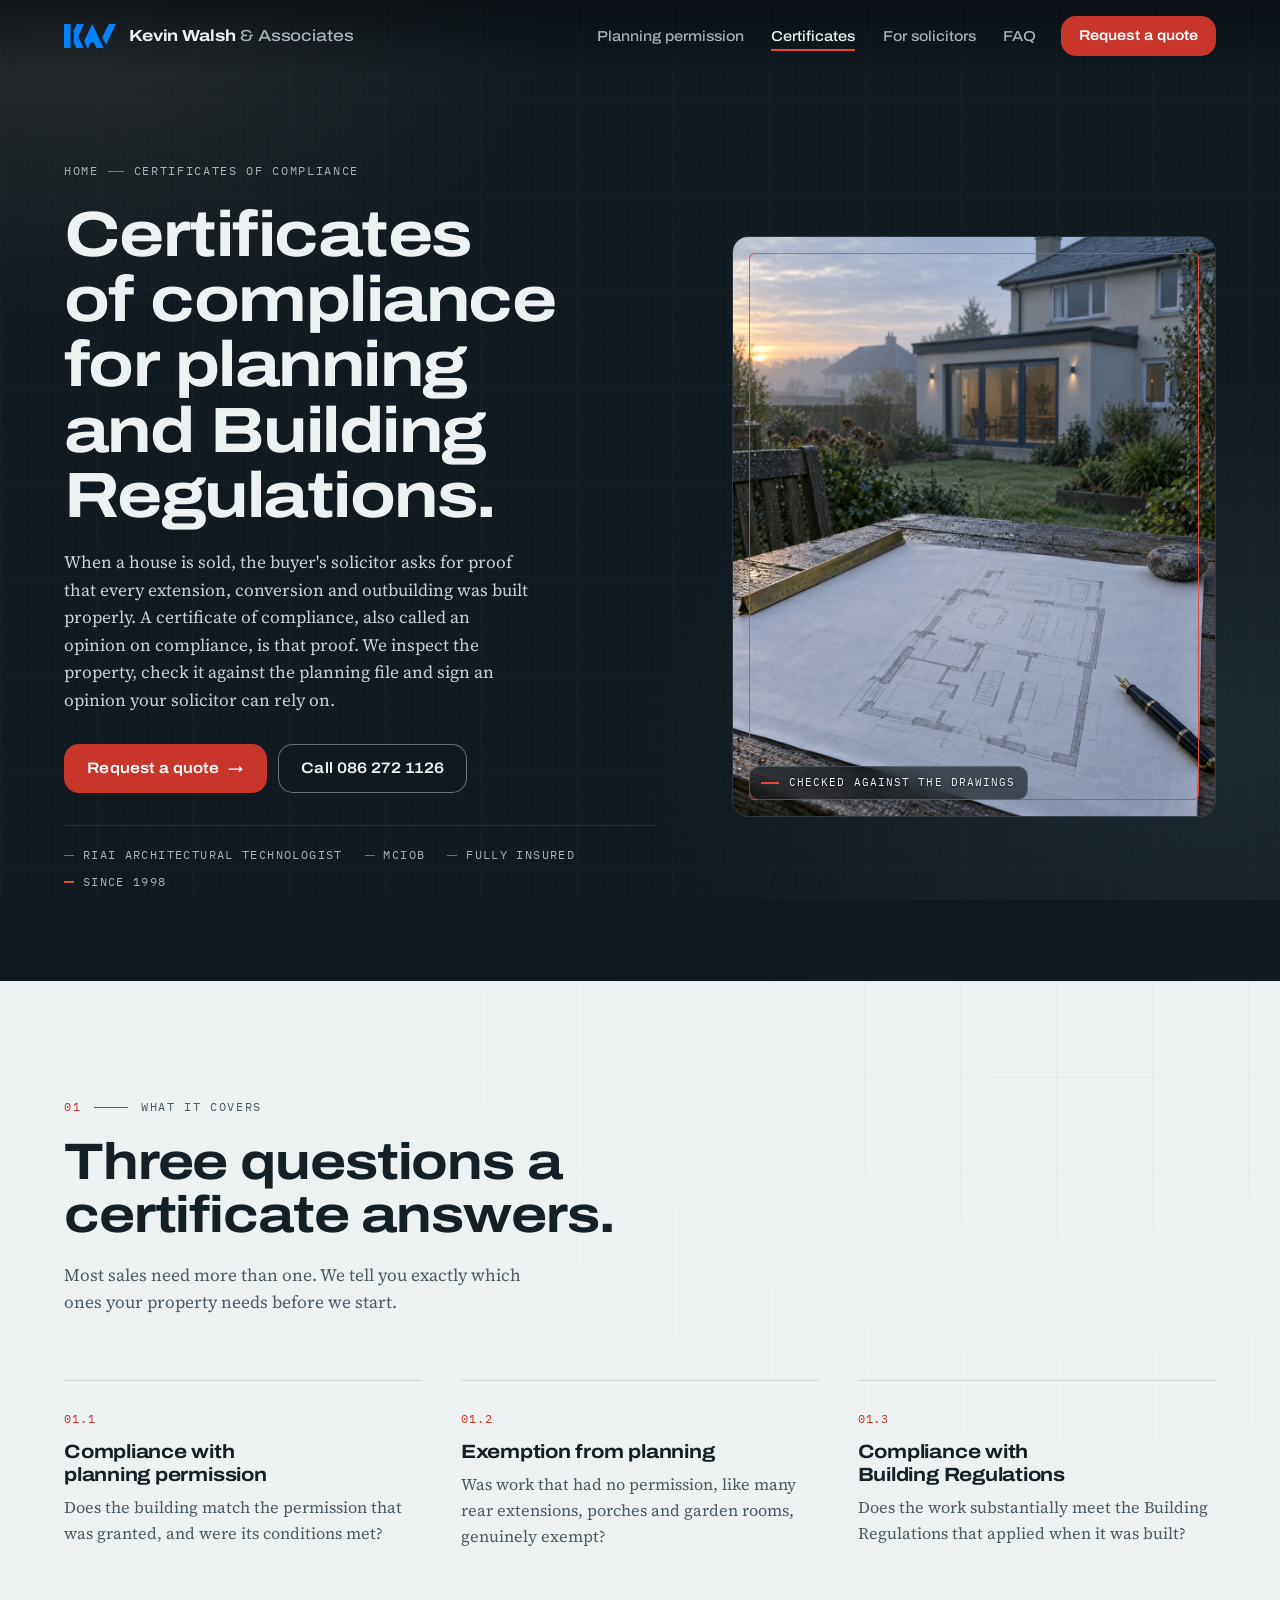
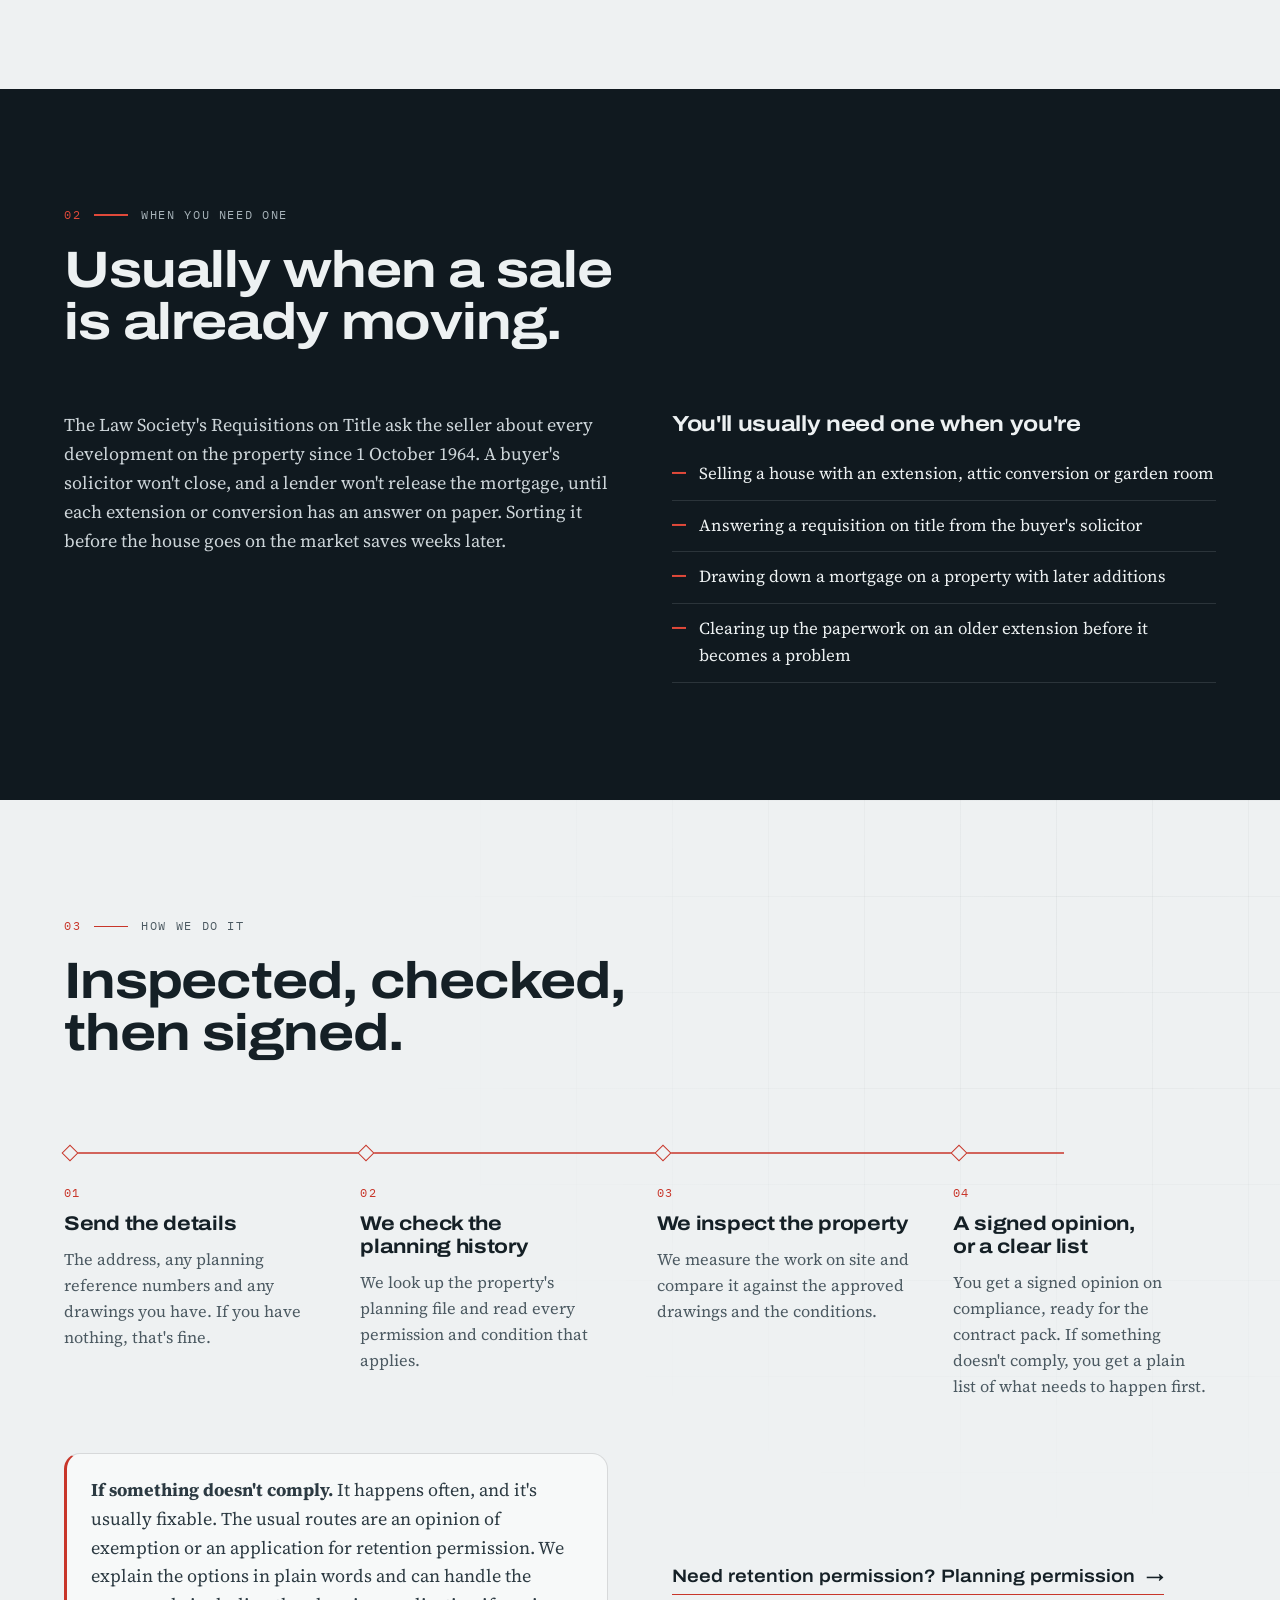
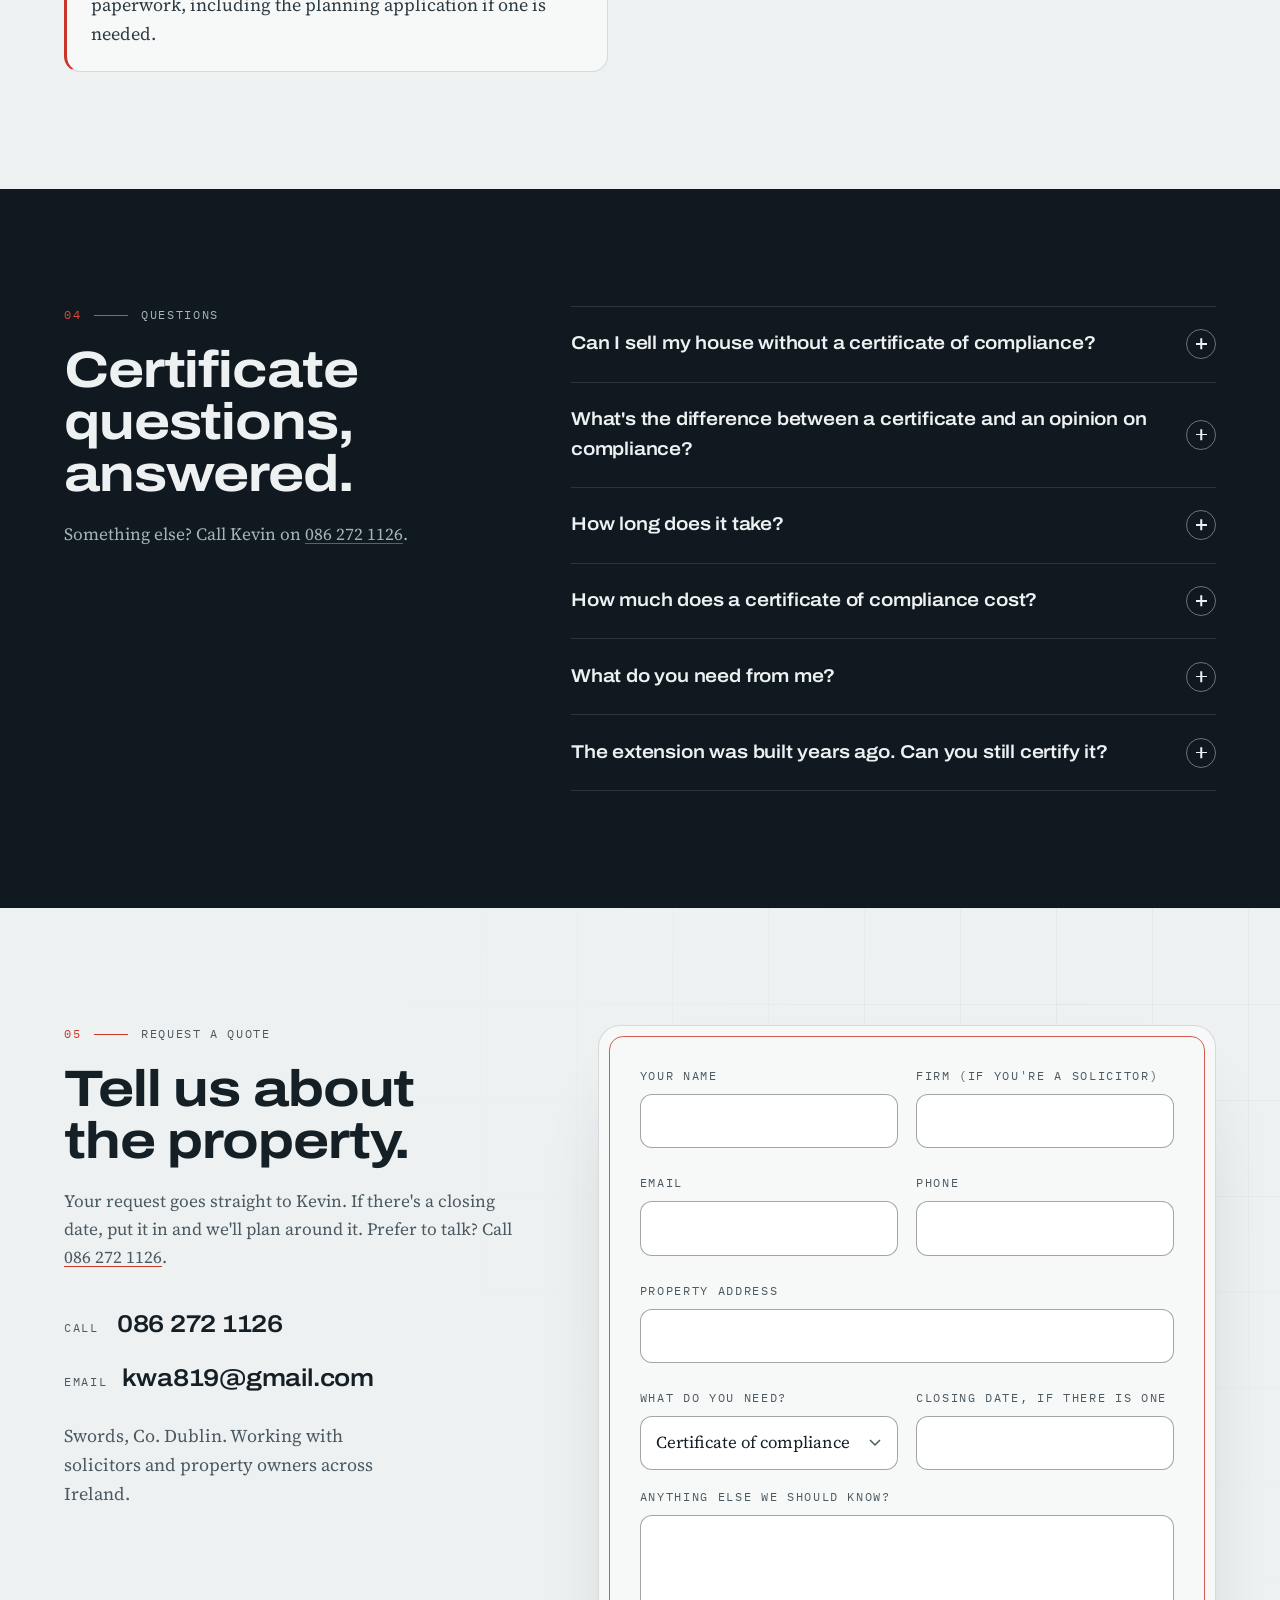
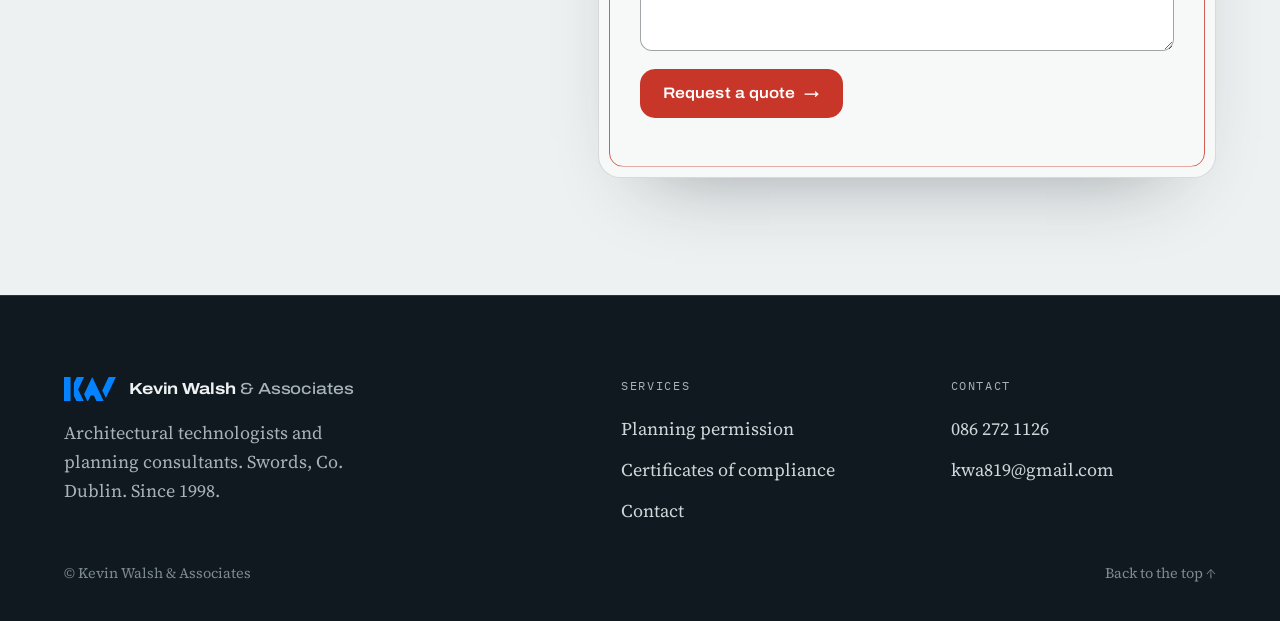
==== commit d07dc135: "Client copy notes: more formal wording across all pages, four more plan options - Home: solicitors i" ====
--- a/certificate-of-compliance/index.html
+++ b/certificate-of-compliance/index.html
@@ -85,7 +85,7 @@
       <div class="rv">
         <nav class="crumbs label rc" aria-label="Breadcrumb"><a href="/">Home</a><span class="sep" aria-hidden="true"></span><span aria-current="page">Certificates of compliance</span></nav>
         <h1 class="page-h1 rc" id="page-h1" style="--i:1">Certificates of compliance for planning and Building Regulations.</h1>
-        <p class="lede rc" style="--i:2">When a house is sold, the buyer's solicitor asks for proof that every extension, conversion and outbuilding was built properly. A certificate of compliance, also called an opinion on compliance, is that proof. Kevin inspects the property, checks it against the planning file and signs an opinion your solicitor can rely on.</p>
+        <p class="lede rc" style="--i:2">When a house is sold, the buyer's solicitor asks for proof that every extension, conversion and outbuilding was built properly. A certificate of compliance, also called an opinion on compliance, is that proof. We inspect the property, check it against the planning file and sign an opinion your solicitor can rely on.</p>
         <div class="band-cta rc" style="--i:3">
           <a class="btn btn-red" href="#quote">Request a quote <span class="arr" aria-hidden="true">→</span></a>
           <a class="btn btn-ghost" href="tel:+353862721126">Call 086 272 1126</a>
@@ -126,7 +126,7 @@
         <p class="kicker label rc"><span class="num">02</span><span class="tick"></span>When you need one</p>
         <h2 class="h2 rc" id="when-h" style="--i:1">Usually when a sale is already moving.</h2>
       </header>
-      <div class="split">
+      <div class="two-col">
         <div class="prose rv">
           <p class="rc">The Law Society's Requisitions on Title ask the seller about every development on the property since 1 October 1964. A buyer's solicitor won't close, and a lender won't release the mortgage, until each extension or conversion has an answer on paper. Sorting it before the house goes on the market saves weeks later.</p>
         </div>
@@ -154,12 +154,12 @@
         <ol class="how-steps">
           <li class="step rc"><span class="node" aria-hidden="true"></span><span class="n mono">01</span><h3>Send the details</h3><p>The address, any planning reference numbers and any drawings you have. If you have nothing, that's fine.</p></li>
           <li class="step rc" style="--i:1"><span class="node" aria-hidden="true"></span><span class="n mono">02</span><h3>We check the planning history</h3><p>We look up the property's planning file and read every permission and condition that applies.</p></li>
-          <li class="step rc" style="--i:2"><span class="node" aria-hidden="true"></span><span class="n mono">03</span><h3>Kevin inspects the property</h3><p>He measures the work on site and compares it against the approved drawings and the conditions.</p></li>
+          <li class="step rc" style="--i:2"><span class="node" aria-hidden="true"></span><span class="n mono">03</span><h3>We inspect the property</h3><p>We measure the work on site and compare it against the approved drawings and the conditions.</p></li>
           <li class="step rc" style="--i:3"><span class="node" aria-hidden="true"></span><span class="n mono">04</span><h3>A signed opinion, or a clear list</h3><p>You get a signed opinion on compliance, ready for the contract pack. If something doesn't comply, you get a plain list of what needs to happen first.</p></li>
         </ol>
       </div>
-      <div class="split after rv">
-        <div class="callout first rc"><p><strong>If something doesn't comply.</strong> It happens often, and it's usually fixable. The usual routes are an opinion of exemption, retention permission, or small works on site. We explain the options in plain words and can handle the paperwork, including the planning application if one is needed.</p></div>
+      <div class="two-col after rv">
+        <div class="callout first rc"><p><strong>If something doesn't comply.</strong> It happens often, and it's usually fixable. The usual routes are an opinion of exemption or an application for retention permission. We explain the options in plain words and can handle the paperwork, including the planning application if one is needed.</p></div>
         <div class="rc" style="--i:1"><a class="cross" href="/planning-permission/">Need retention permission? Planning permission <span class="arr" aria-hidden="true">→</span></a></div>
       </div>
     </div>
--- a/assets/css/site.css
+++ b/assets/css/site.css
@@ -43,16 +43,14 @@
 *,*::before,*::after{box-sizing:border-box}
 html{overflow-x:hidden;overflow-x:clip;max-width:100vw;scroll-behavior:smooth;-webkit-text-size-adjust:100%}
 html.glide{scroll-behavior:auto}
-body{margin:0;overflow-x:hidden;overflow-x:clip;max-width:100vw;background:var(--ink);color:var(--t-ink);font-family:var(--f-body);font-size:1.125rem;line-height:1.6;font-optical-sizing:auto;-webkit-font-smoothing:antialiased;transition:opacity .9s var(--ease-out)}
-.js body{opacity:0}
-.js body.is-ready{opacity:1}
+body{margin:0;overflow-x:hidden;overflow-x:clip;max-width:100vw;background:var(--ink);color:var(--t-ink);font-family:var(--f-body);font-size:1.125rem;line-height:1.6;font-optical-sizing:auto;-webkit-font-smoothing:antialiased}
 section,nav,footer,header,main{max-width:100vw;overflow-x:hidden;overflow-x:clip}
 img{max-width:100%;display:block}
 a{color:inherit}
 button{font:inherit;color:inherit}
 p{margin:0}
 h1,h2,h3{margin:0;font-weight:700;text-wrap:balance}
-.band-head,.display,.page-h1{text-wrap:balance}
+.page-h1,.hero h1 .statement{text-wrap:balance}
 ul,ol{margin:0;padding:0;list-style:none}
 figure{margin:0}
 ::selection{background:rgba(200,54,42,.3);color:inherit}
@@ -121,99 +119,45 @@
 @media (max-width:1139px){.nav>nav,.nav-links,.nav-cta{display:none}.nav{gap:1rem}.menu-btn{display:inline-flex;align-items:center;min-height:44px}}
 @media (max-width:560px){.wordmark{font-size:.92rem}.wordmark span{display:block;font-size:.84em}.logo-mark{width:44px}.brand{gap:.65rem}}
 
-/* ---------- Hero: the descent ---------- */
-.hero{position:relative;height:640vh;overflow:visible}
-.stage{position:sticky;top:0;height:100vh;overflow:hidden;background:var(--ink);isolation:isolate}
-.poster,.poster-end{position:absolute;inset:0;background-position:center 48%;background-size:cover;background-repeat:no-repeat}
-.poster-end{opacity:0}
-.hero-canvas{position:absolute;inset:0;width:100%;height:100%;display:block;opacity:0;transition:opacity 1s var(--ease-out);transform:translateZ(0)}
-.stage.film-ready .hero-canvas{opacity:1}
-.stage.film-failed .hero-canvas{display:none}
-.scrim{position:absolute;inset:0;pointer-events:none;background:radial-gradient(ellipse 120% 90% at 50% 45%,rgba(8,13,17,0) 38%,rgba(8,13,17,.6) 100%)}
-.stage::after{content:"";position:absolute;left:0;right:0;bottom:0;height:14vh;pointer-events:none;background:linear-gradient(to bottom,rgba(16,25,31,0),var(--ink))}
-
-/* the red line over the film (positioned by JS to match the frame) */
-.redline{position:absolute;left:0;top:0;width:100%;height:100%;z-index:1;pointer-events:none;overflow:visible}
-.rl-path{fill:none;stroke:var(--red-line);stroke-width:2.6px;vector-effect:non-scaling-stroke;stroke-linejoin:miter;stroke-dasharray:1;stroke-dashoffset:calc(1 - var(--rl,0));filter:drop-shadow(0 0 6px rgba(224,73,58,.55))}
-.rl-ticks path{fill:none;stroke:#f3f5f6;stroke-width:1.4px;vector-effect:non-scaling-stroke;opacity:var(--rt,0)}
+/* ---------- Hero: the plot, edged red (a composed still, complete in the first paint) ---------- */
+.hero{position:relative}
+.hero-grid{display:grid;grid-template-columns:minmax(0,1.08fr) minmax(0,.92fr);gap:clamp(28px,5vw,80px);align-items:center;min-height:min(88svh,860px);padding:clamp(104px,15vh,140px) var(--gutter) clamp(40px,6vh,64px);max-width:calc(var(--wrap) + var(--gutter)*2);margin-inline:auto}
+.hero h1{display:flex;flex-direction:column;gap:1.1rem;font-weight:700}
+.hero h1 .kicker{font-size:.74rem;letter-spacing:.16em;text-transform:uppercase;color:var(--t-ink-2);font-weight:400;line-height:1.6}
+.hero h1 .statement{font-family:var(--f-display);font-stretch:118%;font-weight:700;font-size:clamp(2.3rem,4.6vw,4.3rem);line-height:1.02;letter-spacing:-.024em;max-width:15ch;color:var(--t-ink)}
+.hs-sub{margin-top:1.3rem;font-size:clamp(1.08rem,1.3vw,1.25rem);line-height:1.55;color:#c9d2d6;max-width:46ch}
+.band-cta{margin-top:1.7rem;display:flex;gap:.7rem;flex-wrap:wrap}
+.hero .creds{margin-top:1.9rem}
+.hs-fig{justify-self:center;display:flex;flex-direction:column;gap:14px;max-width:100%}
+.plate{position:relative;height:min(64svh,590px);aspect-ratio:722/902;max-width:100%;border-radius:var(--radius);overflow:hidden;background:var(--ink-2);border:1px solid var(--hair-ink);box-shadow:0 40px 90px -50px rgba(0,0,0,.9)}
+.plate img{position:absolute;inset:0;width:100%;height:100%;object-fit:cover}
+.plate-line{position:absolute;inset:0;width:100%;height:100%;overflow:visible}
+.rl-path{fill:none;stroke:var(--red-line);stroke-width:2.2px;vector-effect:non-scaling-stroke;stroke-linejoin:miter;stroke-dasharray:1;stroke-dashoffset:0;filter:drop-shadow(0 0 6px rgba(224,73,58,.55))}
+.rl-ticks path{fill:none;stroke:#f3f5f6;stroke-width:1.4px;vector-effect:non-scaling-stroke}
 .chip{background:rgba(12,19,24,.6);border:1px solid rgba(167,179,185,.28);border-radius:10px;-webkit-backdrop-filter:blur(10px);backdrop-filter:blur(10px);text-shadow:0 1px 3px rgba(6,11,15,.85)}
-.rl-tag{position:absolute;z-index:2;display:flex;align-items:center;gap:.6rem;padding:.5rem .8rem;font-size:.72rem;letter-spacing:.1em;text-transform:uppercase;color:var(--t-ink);opacity:var(--rt,0);transform:translateY(calc((1 - var(--rt,0))*6px));pointer-events:none;white-space:nowrap}
 .sw{width:18px;height:2px;background:var(--red-line);flex:none}
-
-.band{position:absolute;z-index:3;opacity:0;visibility:hidden;text-shadow:var(--tshadow)}
-.band::before{content:"";position:absolute;inset:-45% -35%;z-index:-1;pointer-events:none;opacity:calc(.3 + .7*clamp(0,var(--k,1)*2.4,1));background:radial-gradient(ellipse 50% 50% at 50% 50%,rgba(8,13,17,var(--sa,.8)) 0%,rgba(8,13,17,calc(var(--sa,.8)*.95)) 55%,rgba(8,13,17,calc(var(--sa,.8)*.6)) 80%,rgba(8,13,17,0) 100%)}
-.band.left{left:clamp(24px,5vw,100px);top:22vh;width:min(31vw,500px)}
-.band.right{right:clamp(24px,5vw,100px);top:24vh;width:min(31vw,500px);text-align:right}
-.band.settle{left:clamp(24px,5vw,100px);top:50%;transform:translateY(-50%);width:min(32vw,520px)}
-.b1{--sa:.74}.b2{--sa:.74}.b3{--sa:.84}.b4{--sa:.74}.b5{--sa:.82}
-.band .kicker{margin-bottom:1.1rem;color:#d3dadd;font-size:.72rem;letter-spacing:.16em;text-transform:uppercase;line-height:1.6}
-.band-head{font-family:var(--f-display);font-stretch:118%;font-weight:700;font-size:clamp(1.9rem,3vw,3.1rem);line-height:1.04;letter-spacing:-.02em;max-width:14ch}
-.band.right .band-head{margin-left:auto}
-.band-head.display{font-size:clamp(2.2rem,3.8vw,3.9rem);max-width:10ch;line-height:1}
-.band-head em{color:#fff}
-.band-sub{margin-top:1.1rem;font-size:clamp(1.02rem,1.15vw,1.2rem);line-height:1.55;color:#e3e8ea;max-width:38ch}
-.band.right .band-sub{margin-left:auto}
-.band-cta{margin-top:1.7rem;display:flex;gap:.7rem;flex-wrap:wrap;pointer-events:none}
-.band.cta-on .band-cta{pointer-events:auto}
-
-/* split text */
-.vis{display:inline}
-.w{display:inline-block;white-space:nowrap;will-change:transform}
-.c{display:inline-block}
-.split{position:relative}
-.vis.soft{position:absolute;left:0;top:0;right:0;filter:blur(9px);pointer-events:none}
-.band.right .vis.soft{left:auto;right:0}
-
-/* band 1, blur to sharp: first light, focus arriving */
-.fx-focus .vis.sharp{opacity:clamp(0,(var(--k,0) - .2)*1.7,1)}
-.fx-focus .vis.soft{opacity:calc(clamp(0,var(--k,0)*3,1)*(1 - clamp(0,(var(--k,0) - .2)*1.7,1)))}
-.fx-focus .kicker{opacity:clamp(0,var(--k,0)*2.5,1)}
-.fx-focus .band-sub{opacity:clamp(0,(var(--k,0) - .45)*2.4,1);transform:translateY(calc((1 - clamp(0,(var(--k,0) - .45)*2.4,1))*8px))}
-/* band 2, drift down: the camera sinks, the words sink into place */
-.fx-drift .w{--kc:clamp(0,(var(--k,0) - var(--th,0))*2.8,1);opacity:var(--kc);transform:translateY(calc((1 - var(--kc))*-24px))}
-/* band 3, grid snap: lettering set out in order, like a drawing title */
-.fx-grid .c{--kc:clamp(0,(var(--k,0) - var(--th,0))*3.2,1);opacity:var(--kc);transform:translateX(calc((1 - var(--kc))*var(--jx,0px)))}
-/* band 4, baseline rise: a red rule draws, the words rise up out of it */
-.fx-baseline .rule{display:block;height:2px;width:min(100%,19rem);margin:0 0 1.2rem auto;background:var(--red-line);transform-origin:right;transform:scaleX(clamp(0,var(--k,0)*2.2,1));box-shadow:0 0 10px rgba(224,73,58,.6)}
-.fx-baseline .w{--kc:clamp(0,(var(--k,0) - .3 - var(--th,0))*2.8,1);opacity:var(--kc);transform:translateY(calc((1 - var(--kc))*.6em))}
-/* band 5, rise into a staged settle while the red line draws */
-.fx-rise .w{--kc:clamp(0,(var(--k,0) - var(--th,0))*3,1);opacity:var(--kc);transform:translateY(calc((1 - var(--kc))*.55em))}
-.fx-rise .band-sub{opacity:clamp(0,(var(--k,0) - .6)*4,1);transform:translateY(calc((1 - clamp(0,(var(--k,0) - .6)*4,1))*10px))}
-.fx-rise .band-cta{opacity:clamp(0,(var(--k,0) - .74)*5,1);transform:translateY(calc((1 - clamp(0,(var(--k,0) - .74)*5,1))*12px))}
-.fx-drift .band-sub,.fx-grid .band-sub,.fx-baseline .band-sub{opacity:clamp(0,(var(--k,0) - .5)*2.6,1);transform:translateY(calc((1 - clamp(0,(var(--k,0) - .5)*2.6,1))*10px))}
-
-.hud{position:absolute;left:clamp(24px,5vw,100px);bottom:28px;z-index:3;display:flex;align-items:baseline;gap:.8rem;padding:.55rem .85rem;transition:opacity .6s var(--ease-out)}
-.hud .label{font-size:.66rem}
-.hud .scale{font-size:.95rem;color:#fff;min-width:7.4ch;font-weight:500}
-.hud .coord{font-size:.7rem;color:var(--t-ink-2);letter-spacing:.04em}
-.hud.off{opacity:0}
-.ring{position:absolute;right:clamp(24px,5vw,100px);bottom:28px;z-index:3;width:34px;height:34px;color:var(--red-line);transform:rotate(-90deg);transition:opacity .6s var(--ease-out)}
-.ring circle.track{stroke:rgba(237,241,242,.16)}
-.stage.film-loaded .ring{opacity:0}
-@media (max-height:560px){.hud,.ring,.rl-tag{display:none}}
-
-/* static hero: phones, portrait tablets, reduced motion */
-.hero-static{display:none}
-@media (max-width: 720px), (orientation: portrait) and (max-width: 1024px), (orientation: portrait) and (pointer: coarse), (orientation: landscape) and (pointer: coarse) and (max-height: 560px), (prefers-reduced-motion: reduce){
-  .hero{height:auto}
-  .stage{display:none}
-  .hero-static{display:grid;grid-template-columns:minmax(0,1.05fr) minmax(0,.95fr);gap:clamp(28px,5vw,72px);align-items:center;position:relative;min-height:100svh;padding:clamp(110px,16vh,150px) var(--gutter) 64px;max-width:calc(var(--wrap) + var(--gutter)*2);margin-inline:auto}
-}
+.plate-cap{display:flex;align-items:center;gap:.6rem;font-size:.68rem;letter-spacing:.12em}
+
+/* the load entrance, the hero's only motion: the words rise once, then the red line draws round the plot */
+@keyframes heroRise{from{opacity:0;transform:translateY(14px)}to{opacity:1;transform:none}}
+@keyframes lineDraw{from{stroke-dashoffset:1}to{stroke-dashoffset:0}}
+@keyframes fadeIn{from{opacity:0}to{opacity:1}}
+.hero h1 .kicker,.hero h1 .statement,.hs-sub,.hero .band-cta,.hero .creds{animation:heroRise .65s var(--ease-out) both}
+.hero h1 .statement{animation-delay:.08s}
+.hs-sub{animation-delay:.16s}
+.hero .band-cta{animation-delay:.24s}
+.hero .creds{animation-delay:.32s}
+.plate img{animation:settle 1.2s var(--ease-out) both}
+@keyframes settle{from{transform:scale(1.03)}to{transform:none}}
+.plate .rl-path{animation:lineDraw 2.2s var(--ease-io) .5s both}
+.plate .rl-ticks,.plate-cap{animation:fadeIn .8s var(--ease-out) 2.5s both}
+
 @media (max-width:900px){
-  .hero-static{grid-template-columns:minmax(0,1fr)!important;min-height:0!important}
-}
-.hero-static .kicker{margin-bottom:1rem;line-height:1.6}
-.hero-static .display{font-family:var(--f-display);font-stretch:118%;font-weight:700;font-size:clamp(2.2rem,8.4vw,4rem);line-height:1.02;letter-spacing:-.02em;max-width:14ch}
-.hero-static .band-sub{margin-top:1.1rem;max-width:38ch;color:var(--t-ink-2)}
-.hero-static .band-cta{pointer-events:auto;margin-top:1.6rem}
-.plate{position:relative;border-radius:var(--radius);overflow:hidden;background:var(--ink-2);border:1px solid var(--hair-ink);aspect-ratio:722/903;max-height:78vh;justify-self:center;width:100%;max-width:520px}
-.plate svg{display:block;width:100%;height:100%}
-.plate .rl-path{stroke-width:2.2px;--rl:0;transition:stroke-dashoffset 2.2s var(--ease-io) .5s}
-.plate .rl-ticks path{--rt:0;transition:opacity .8s var(--ease-out) 2.3s}
-.plate.in .rl-path{stroke-dashoffset:0}
-.plate.in .rl-ticks path{opacity:1}
-.plate figcaption{position:absolute;left:14px;bottom:14px;display:flex;align-items:center;gap:.6rem;padding:.45rem .7rem;font-size:.68rem;letter-spacing:.1em;text-transform:uppercase}
-html:not(.js) .hs-plate{display:none}
+  .hero-grid{grid-template-columns:minmax(0,1fr);min-height:0;padding-top:clamp(100px,14vh,128px)}
+  .hs-fig{justify-self:start;width:100%;max-width:440px}
+  .plate{height:auto;width:100%}
+}
+@media (max-width:640px){.hero h1 .statement{font-size:clamp(2.1rem,9.6vw,2.8rem)}.hero .band-cta{gap:.45rem}.hero .band-cta .btn{flex:1 1 auto;padding:.85rem .6rem;font-size:.86rem;white-space:nowrap}.hero .creds{gap:6px 16px;margin-top:1.5rem}.hero .creds li{font-size:.66rem}}
 
 /* ---------- Reveal choreography ---------- */
 .js .rv .rc{opacity:0;transform:translateY(24px);transition:opacity 1s var(--ease-out),transform 1.1s var(--ease-out);transition-delay:calc(var(--i,0)*110ms)}
@@ -221,9 +165,6 @@
 .rv.in.settled .rc{transition-delay:0s}
 .rv .rc.btn{transition:opacity 1s var(--ease-out),transform .7s var(--ease-out),background-color .35s var(--ease-out),box-shadow .45s var(--ease-out);transition-delay:calc(var(--i,0)*110ms)}
 .rv.in.settled .rc.btn{transition-delay:0s}
-html:not(.js) .hero{height:auto}
-html:not(.js) .stage{display:none}
-html:not(.js) .hero-static{display:grid;min-height:80vh;padding:130px var(--gutter) 64px;max-width:calc(var(--wrap) + var(--gutter)*2);margin-inline:auto}
 
 /* ---------- Sections shared ---------- */
 .sec{position:relative;padding-block:clamp(88px,13vh,160px)}
@@ -246,18 +187,12 @@
 .fine{font-size:.92rem;color:var(--t-ink-2)}
 .sec.paper .fine{color:var(--t-paper-2)}
 
-/* ---------- 01 Credentials ledger ---------- */
-.ledger-sec{padding-block:clamp(44px,7vh,72px);border-bottom:1px solid var(--hair-ink);background:linear-gradient(to bottom,var(--ink),rgba(16,25,31,.72))}
-.ledger{display:grid;grid-template-columns:repeat(5,minmax(0,1fr));gap:0}
-.ledger li{display:flex;flex-direction:column;gap:.55rem;padding:.2rem 1.4rem;border-left:1px solid var(--hair-ink);font-family:var(--f-display);font-stretch:112%;font-weight:500;font-size:.98rem;line-height:1.35;color:var(--t-ink)}
-.ledger li:first-child{border-left:0;padding-left:0}
-.ledger .n{font-size:.7rem;letter-spacing:.14em;text-transform:uppercase;color:var(--red-line);font-stretch:100%}
-
 /* ---------- 02 For solicitors ---------- */
-.sol-grid{display:grid;grid-template-columns:minmax(0,1fr) minmax(0,1fr);gap:clamp(36px,6vw,100px);align-items:end}
+.sol-grid{display:grid;grid-template-columns:minmax(0,1fr) minmax(0,1fr);gap:clamp(36px,6vw,100px);align-items:start}
+.sol-side{position:sticky;top:120px}
 .req{background:var(--paper-3);border:1px solid var(--hair-paper);border-radius:var(--radius);padding:clamp(22px,3vw,36px);box-shadow:0 30px 60px -40px rgba(21,32,38,.35)}
 .req-list{counter-reset:r}
-.req-list li{display:grid;grid-template-columns:auto 1fr;gap:1rem;align-items:baseline;padding:1rem 0;border-bottom:1px solid var(--hair-paper);font-size:1.08rem;line-height:1.45}
+.req-list li{display:grid;grid-template-columns:auto 1fr;gap:1rem;align-items:baseline;padding:1.35rem 0;border-bottom:1px solid var(--hair-paper);font-size:1.08rem;line-height:1.45}
 .req-list li:first-child{padding-top:0}
 .rq{display:inline-grid;place-items:center;width:1.8rem;height:1.8rem;border-radius:50%;border:1.5px solid var(--red);color:var(--red);font-size:.78rem;font-weight:500}
 .promise{display:flex;flex-wrap:wrap;gap:10px 26px;margin-top:1.4rem}
@@ -265,17 +200,21 @@
 .promise li::before{content:"";width:14px;height:2px;background:var(--red);flex:none;transform:translateY(-.3em)}
 
 /* ---------- 03 The two we're asked for most ---------- */
-.panels{display:grid;grid-template-columns:repeat(2,minmax(0,1fr));gap:clamp(20px,3vw,44px)}
-.panel{display:flex;flex-direction:column;gap:22px;text-decoration:none;color:inherit}
-.panel:nth-child(2){margin-top:clamp(0px,8vh,90px)}
-.panel figure{position:relative;border-radius:var(--radius);overflow:hidden;aspect-ratio:4/4.6;border:1px solid var(--hair-ink)}
-.panel figure img{width:100%;height:100%;object-fit:cover;transform:scale(1.03);transition:transform 1.4s var(--ease-out)}
+.panels{display:grid;grid-template-columns:repeat(2,minmax(0,1fr));gap:clamp(20px,2.6vw,36px);align-items:stretch}
+.panel{display:flex;flex-direction:column;text-decoration:none;color:inherit;background:rgba(23,34,41,.72);border:1px solid var(--hair-ink);border-radius:var(--radius);overflow:hidden;transition:border-color .5s var(--ease-out),transform .6s var(--ease-out)}
+.panel:hover{border-color:rgba(224,73,58,.45);transform:translateY(-3px)}
+.panel figure{position:relative;overflow:hidden;aspect-ratio:16/9;border-bottom:1px solid var(--hair-ink)}
+.panel figure img{width:100%;height:100%;object-fit:cover;object-position:center 58%;transform:scale(1.03);transition:transform 1.4s var(--ease-out)}
 .panel:hover figure img{transform:scale(1.07)}
 .edge{position:absolute;inset:14px;border:1.5px solid var(--red-line);border-radius:6px;clip-path:inset(0 100% 100% 0);transition:clip-path 1.1s var(--ease-io);pointer-events:none;box-shadow:0 0 12px rgba(224,73,58,.35)}
 .panel:hover .edge,.panel:focus-visible .edge{clip-path:inset(0 0 0 0)}
-.panel-copy h3{font-family:var(--f-display);font-stretch:118%;font-size:clamp(1.4rem,2.1vw,1.95rem);letter-spacing:-.018em;line-height:1.1;margin-top:.7rem;max-width:20ch}
-.panel-copy p:not(.label){color:var(--t-ink-2);margin-top:.7rem;max-width:44ch}
-.go{display:inline-flex;align-items:center;gap:.5rem;margin-top:1.1rem;font-family:var(--f-display);font-stretch:112%;font-weight:600;font-size:.95rem;padding-bottom:3px;border-bottom:1.5px solid var(--red-line)}
+.panel-copy{display:flex;flex-direction:column;flex:1;padding:clamp(22px,2.6vw,36px)}
+.panel-copy .label{display:flex;align-items:center;gap:.7rem}
+.panel-copy .label .num{color:var(--red-line)}
+.panel-copy h3{font-family:var(--f-display);font-stretch:118%;font-size:clamp(1.7rem,2.6vw,2.5rem);letter-spacing:-.022em;line-height:1.05;margin-top:.8rem}
+.panel-copy p:not(.label){color:var(--t-ink-2);margin-top:.6rem;margin-bottom:1.5rem;max-width:48ch}
+.panel-copy .go{margin-top:auto;align-self:flex-start}
+.go{display:inline-flex;align-items:center;gap:.5rem;font-family:var(--f-display);font-stretch:112%;font-weight:600;font-size:.95rem;padding-bottom:3px;border-bottom:1.5px solid var(--red-line)}
 .go .arr{transition:transform .45s var(--ease-out)}
 .panel:hover .go .arr{transform:translateX(4px)}
 
@@ -295,6 +234,14 @@
 .p-roof{fill:none;stroke:var(--t-paper);stroke-width:1}
 .p-north{fill:var(--t-paper)}
 .p-lbl{font-family:var(--f-mono);font-size:13px;letter-spacing:.14em;text-transform:uppercase;fill:var(--t-paper-2)}
+.p-part{fill:none;stroke:var(--t-paper);stroke-width:1.2;stroke-dasharray:5 4}
+.p-win{fill:var(--paper-3);stroke:var(--t-paper);stroke-width:1.4}
+.p-gap{fill:var(--paper-3)}
+.p-canopy{fill:rgba(247,249,249,.5);stroke:var(--t-paper);stroke-width:1.2;stroke-dasharray:4 3}
+.p-pier{fill:var(--t-paper)}
+.pave-dot{fill:rgba(21,32,38,.38)}
+.z-pave{fill:url(#pave);opacity:0;transition:opacity .6s var(--ease-out)}
+.zone.on .z-pave{opacity:1}
 .zone{cursor:pointer}
 .z-fill{fill:rgba(200,54,42,0);transition:fill .5s var(--ease-out)}
 .zone:hover .z-fill{fill:rgba(200,54,42,.06)}
@@ -473,8 +420,8 @@
 .sec:not(.paper) .cross{border-color:var(--red-line)}
 .cross .arr{display:inline-block;margin-left:.35rem;transition:transform .45s var(--ease-out)}
 .cross:hover .arr{transform:translateX(4px)}
-.split{display:grid;grid-template-columns:minmax(0,1fr) minmax(0,1fr);gap:clamp(28px,5vw,80px);align-items:start}
-.split.after{margin-top:clamp(40px,6vh,64px);align-items:center}
+.two-col{display:grid;grid-template-columns:minmax(0,1fr) minmax(0,1fr);gap:clamp(28px,5vw,80px);align-items:start}
+.two-col.after{margin-top:clamp(40px,6vh,64px);align-items:center}
 .note{margin-top:1.2rem}
 .sec.paper .step .node{background:var(--paper);border-color:var(--red)}
 .sec.paper .step .node::after{border-color:var(--red)}
@@ -496,24 +443,18 @@
 @media (max-width:1100px){
   .how-steps{grid-template-columns:repeat(2,minmax(0,1fr));row-gap:48px}
   .how-line{display:none}
-  .ledger{grid-template-columns:repeat(3,minmax(0,1fr));row-gap:28px}
-  .ledger li:nth-child(4){border-left:0;padding-left:0}
 }
 @media (max-width:980px){
-  .sol-grid,.mark-grid,.faq-grid,.quote-grid,.ph-grid,.cols,.split{grid-template-columns:minmax(0,1fr)}
-  .faq-side,.cols>header{position:static}
+  .sol-grid,.mark-grid,.faq-grid,.quote-grid,.ph-grid,.cols,.two-col{grid-template-columns:minmax(0,1fr)}
+  .faq-side,.sol-side,.cols>header{position:static}
   .foot-grid{grid-template-columns:minmax(0,1fr) minmax(0,1fr)}
   .foot-grid>div:first-child{grid-column:1/-1}
   .page-plate{max-width:560px;aspect-ratio:4/3.4}
-  .panel:nth-child(2){margin-top:0}
 }
 @media (max-width:720px){
   .panels{grid-template-columns:minmax(0,1fr)}
   .types{grid-template-columns:minmax(0,1fr)}
   .office-list li{grid-template-columns:minmax(0,1fr);gap:.4rem}
-  .ledger{grid-template-columns:repeat(2,minmax(0,1fr))}
-  .ledger li:nth-child(4){border-left:1px solid var(--hair-ink);padding-left:1.4rem}
-  .ledger li:nth-child(odd){border-left:0;padding-left:0}
 }
 @media (max-width:640px){
   .how-steps{grid-template-columns:minmax(0,1fr)}
@@ -530,9 +471,7 @@
   body{opacity:1}
   .js .rv .rc,.rv.in .rc{opacity:1;transform:none}
   .kicker .tick{transform:scaleX(1)}
-  .plate .rl-path,.z-line{stroke-dashoffset:0}
-  .zone:not(.on) .z-line{stroke-dashoffset:1}
-  .plate .rl-ticks path{opacity:1}
+  .plate .rl-path{stroke-dashoffset:0}
   .edge{clip-path:inset(0 0 0 0)}
   .form::before{clip-path:inset(0 0 0 0)}
   .how-line path{stroke-dashoffset:0}
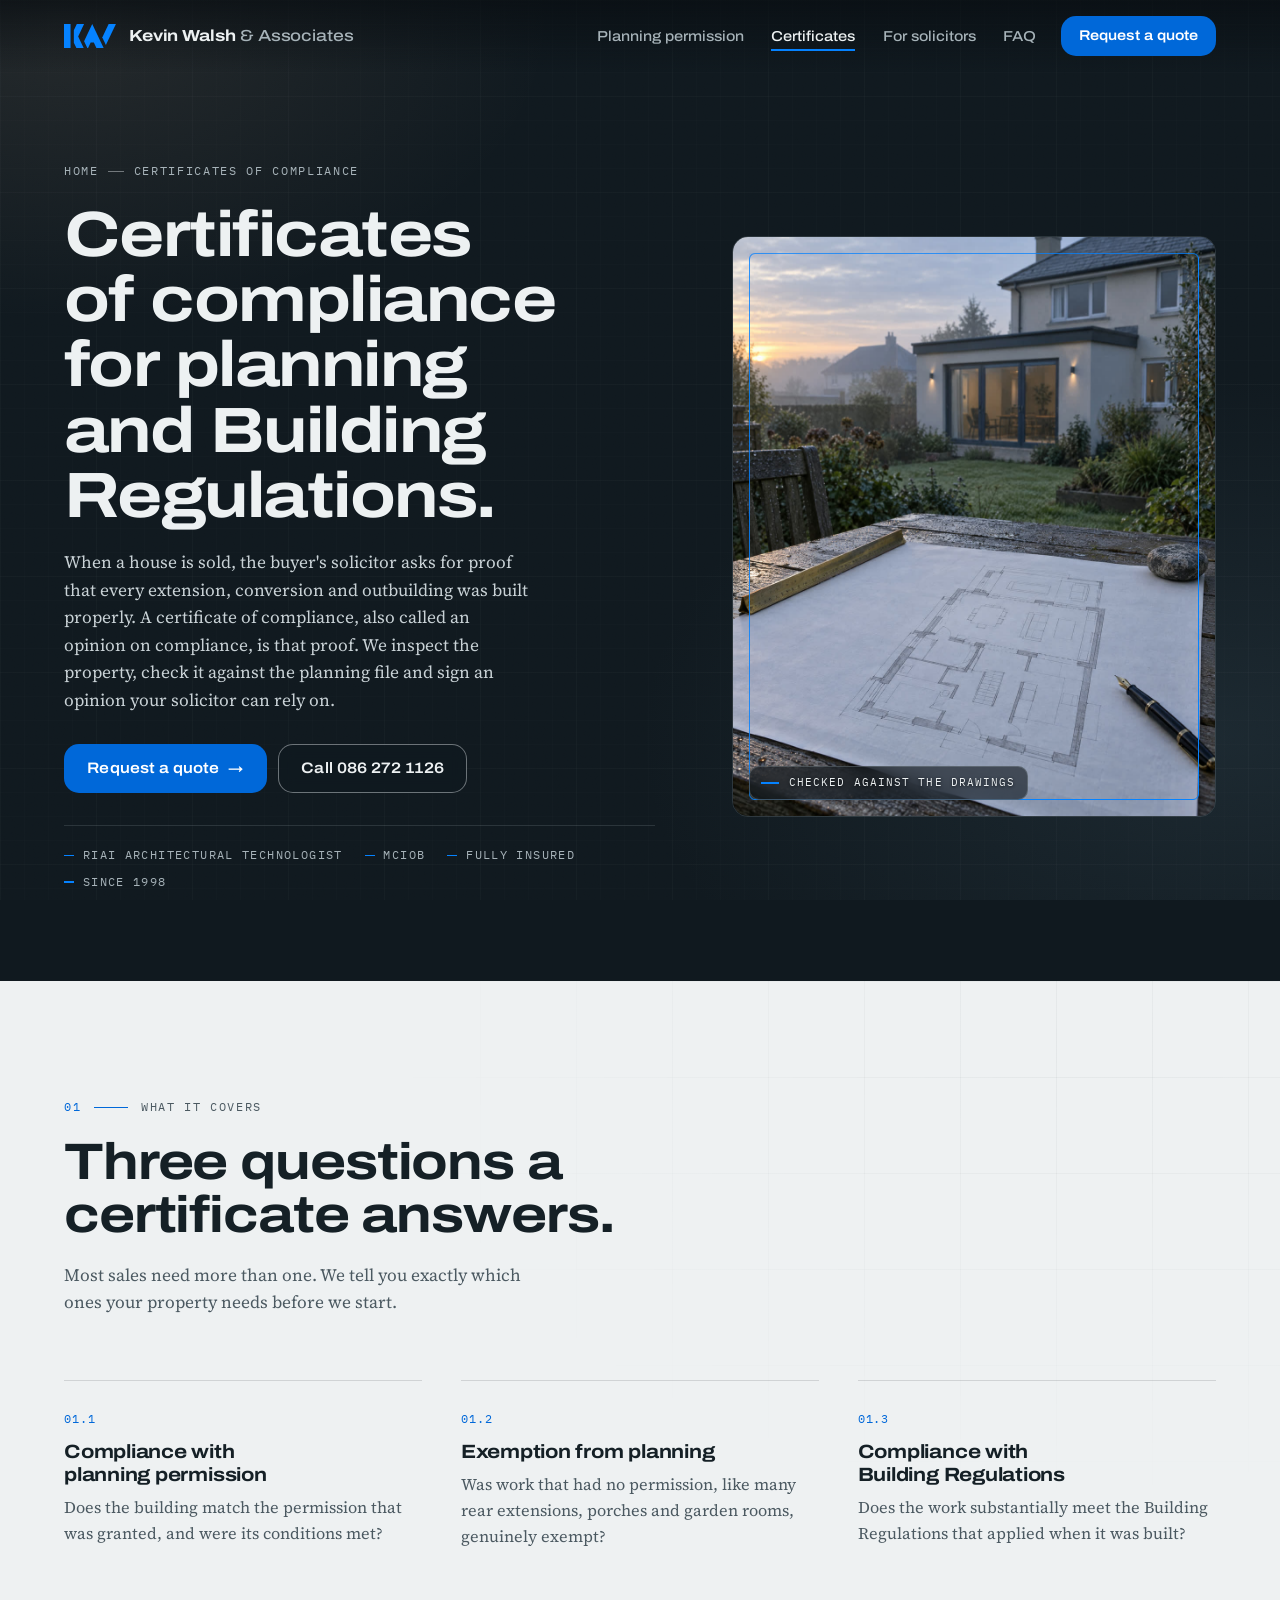
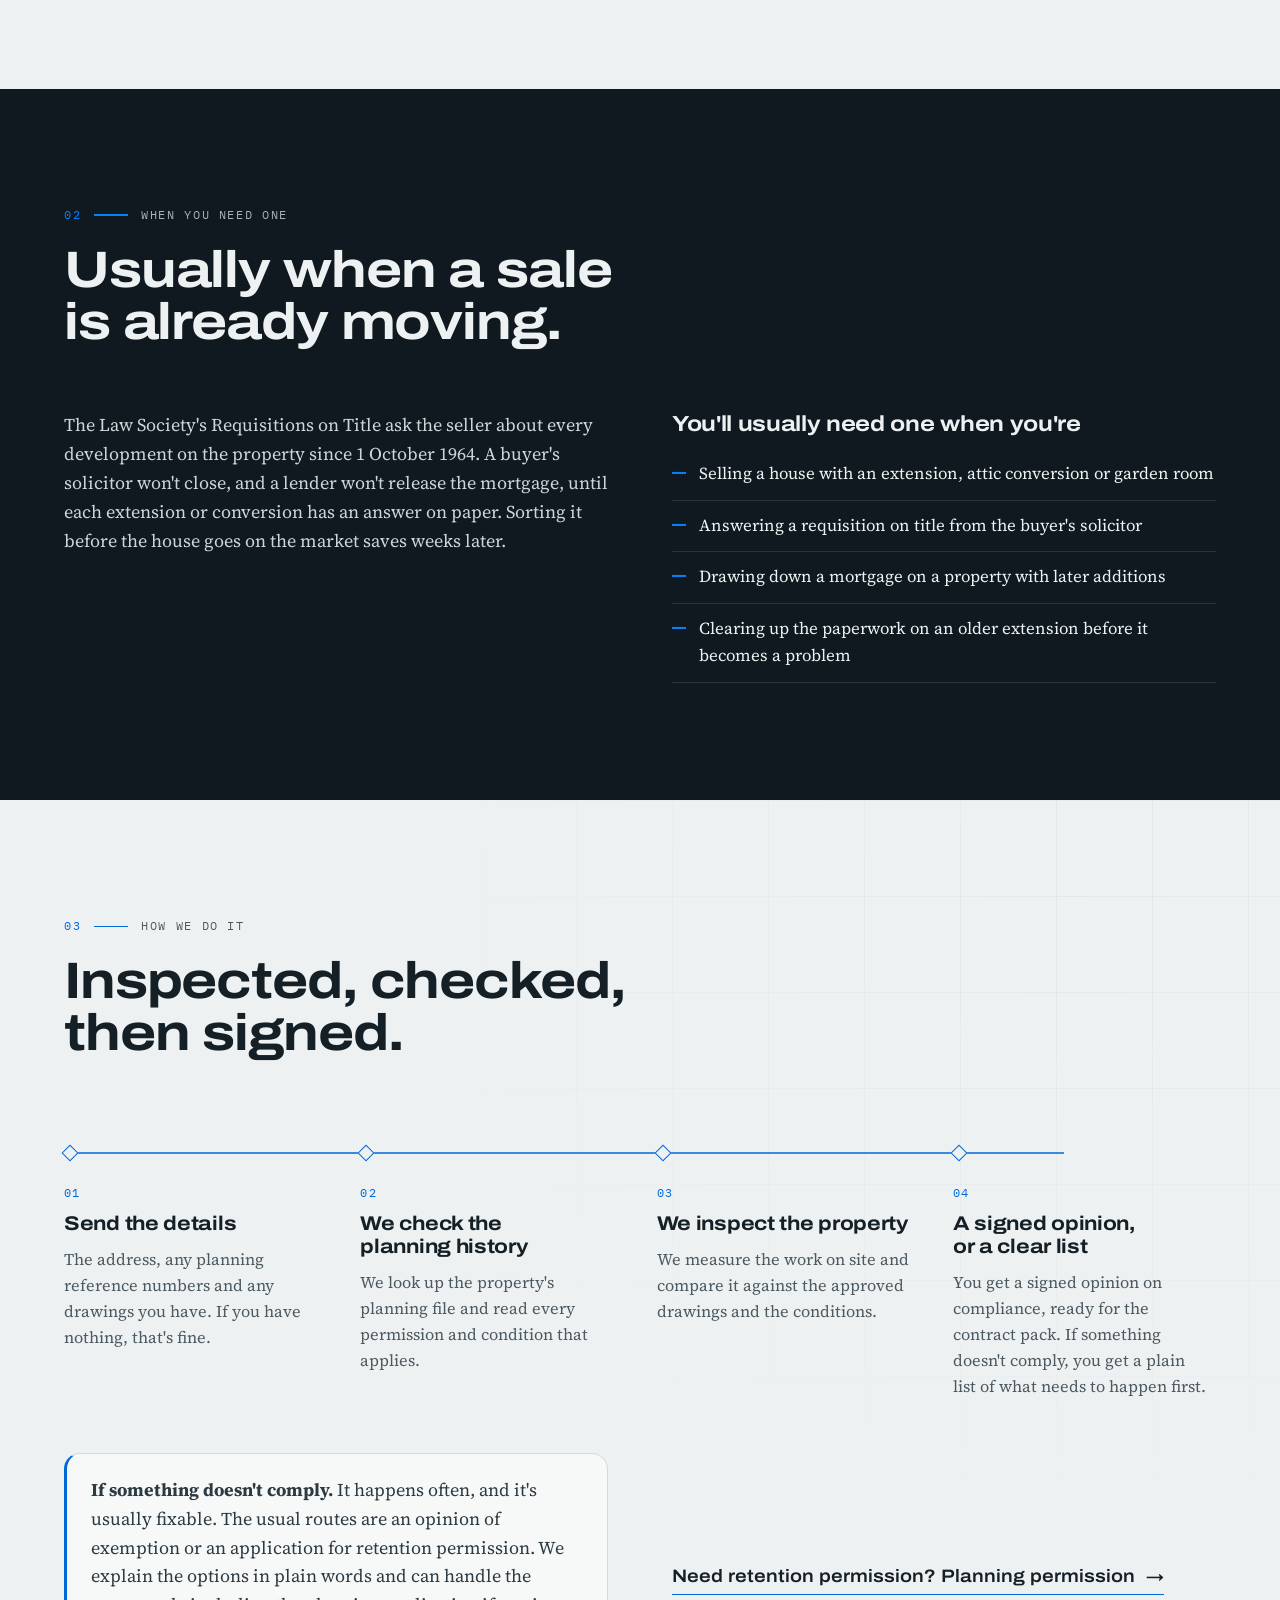
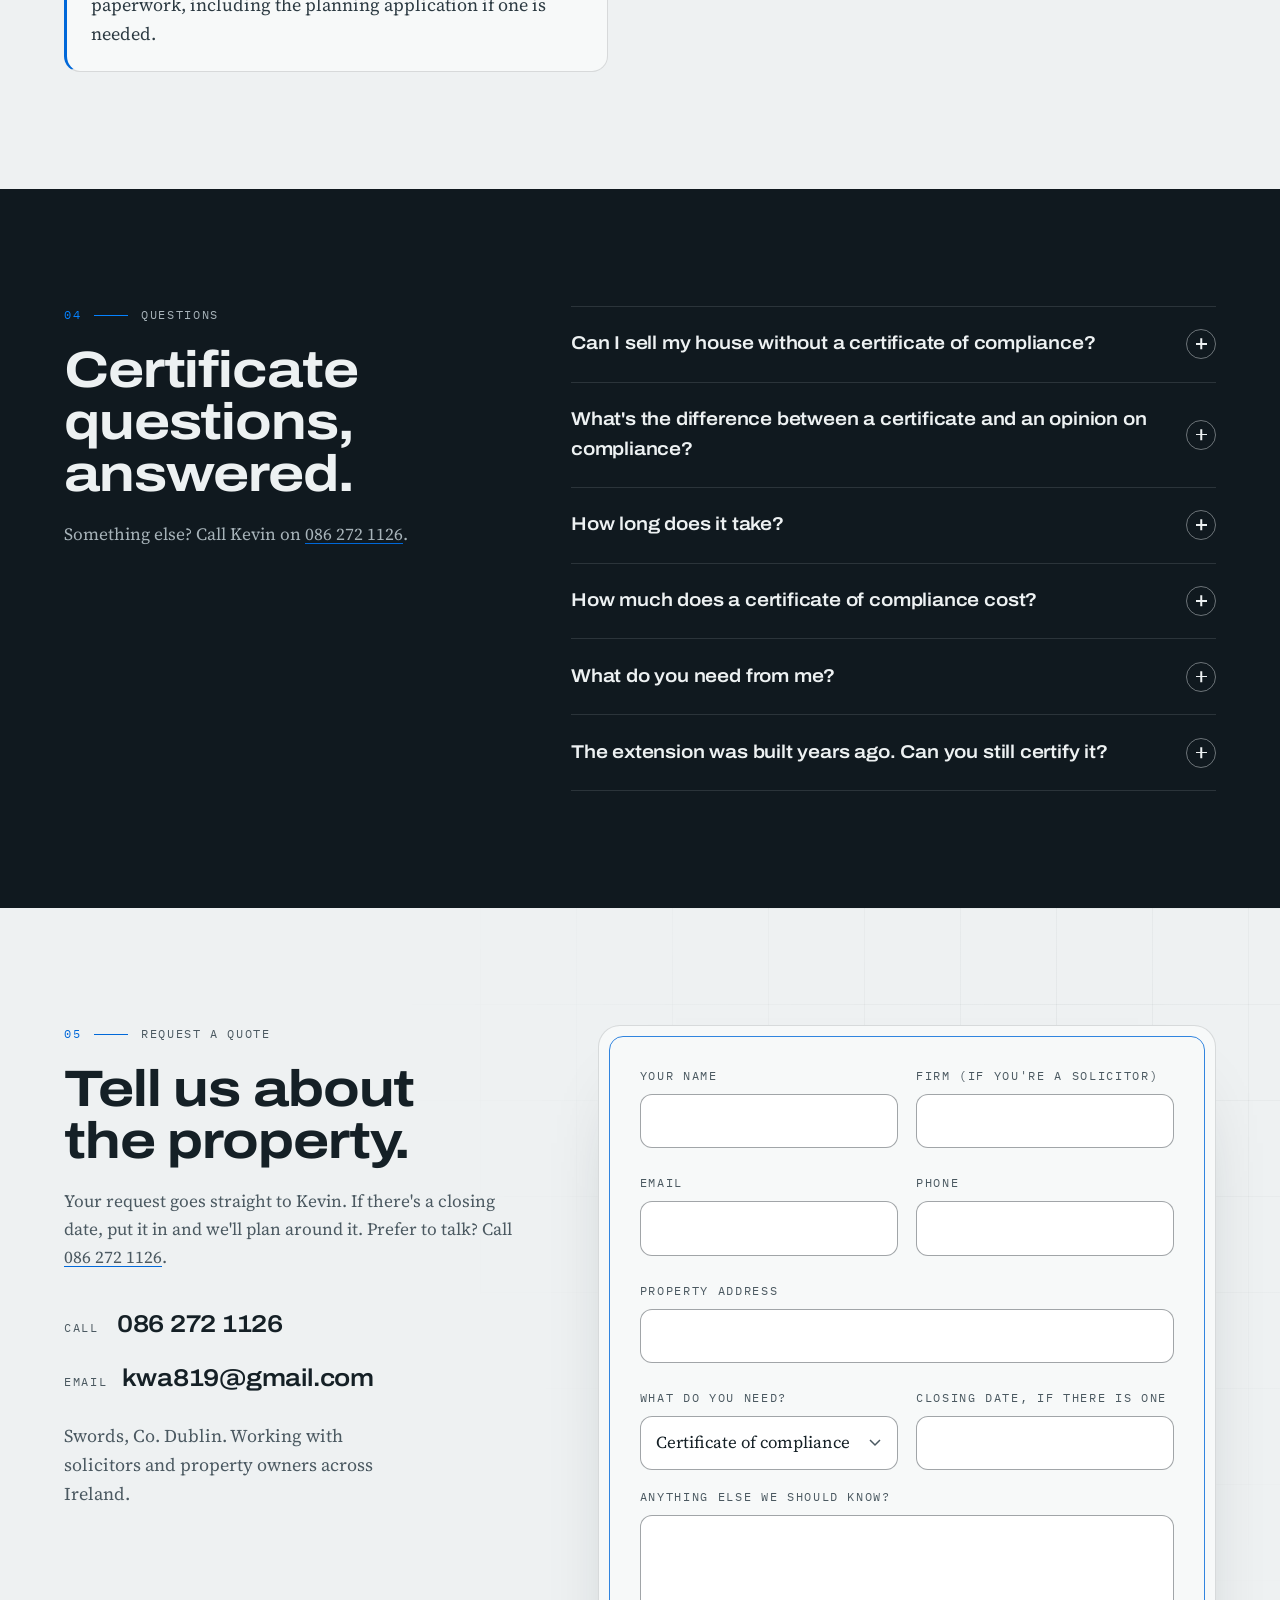
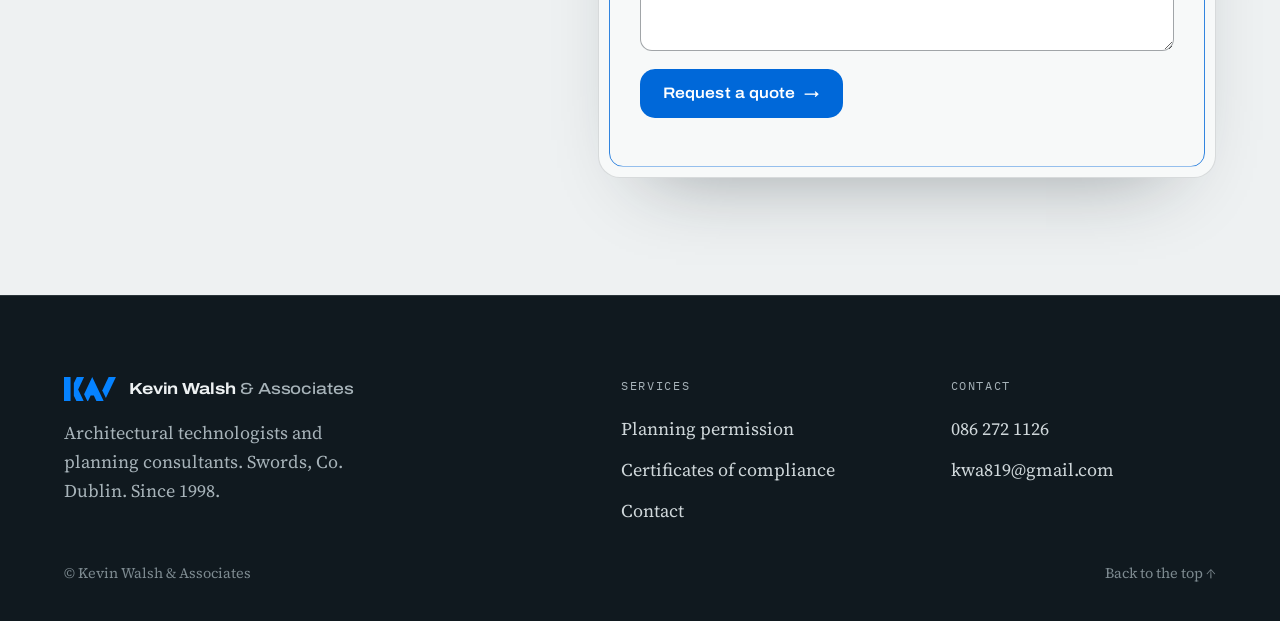
==== commit 9b5e01fb: "Accents: logo blue replaces red across the site - Buttons, underlines, ticks, numbers, outlines, foc" ====
--- a/certificate-of-compliance/index.html
+++ b/certificate-of-compliance/index.html
@@ -66,7 +66,7 @@
     </ul>
   </nav>
   <a class="nav-phone" href="tel:+353862721126"><span class="label">Call</span>086 272 1126</a>
-  <a class="btn btn-red nav-cta" href="#quote">Request a quote</a>
+  <a class="btn btn-accent nav-cta" href="#quote">Request a quote</a>
   <button class="menu-btn" type="button" aria-expanded="false" aria-controls="mobile-menu">Menu</button>
 </header>
 <div class="mobile-menu" id="mobile-menu" hidden>
@@ -75,7 +75,7 @@
   <a href="/certificate-of-compliance/" aria-current="page">Certificates of compliance</a>
   <a href="/#solicitors">For solicitors</a>
   <a class="mm-phone" href="tel:+353862721126">Call 086 272 1126</a>
-  <a class="btn btn-red" href="#quote">Request a quote</a>
+  <a class="btn btn-accent" href="#quote">Request a quote</a>
 </div>
 
 <main id="main" tabindex="-1">
@@ -87,7 +87,7 @@
         <h1 class="page-h1 rc" id="page-h1" style="--i:1">Certificates of compliance for planning and Building Regulations.</h1>
         <p class="lede rc" style="--i:2">When a house is sold, the buyer's solicitor asks for proof that every extension, conversion and outbuilding was built properly. A certificate of compliance, also called an opinion on compliance, is that proof. We inspect the property, check it against the planning file and sign an opinion your solicitor can rely on.</p>
         <div class="band-cta rc" style="--i:3">
-          <a class="btn btn-red" href="#quote">Request a quote <span class="arr" aria-hidden="true">→</span></a>
+          <a class="btn btn-accent" href="#quote">Request a quote <span class="arr" aria-hidden="true">→</span></a>
           <a class="btn btn-ghost" href="tel:+353862721126">Call 086 272 1126</a>
         </div>
         <ul class="creds rc" style="--i:4">
@@ -234,7 +234,7 @@
         <label class="field full rc" style="--i:7"><span class="label">Anything else we should know?</span><textarea name="message" rows="4"></textarea></label>
         <input class="hp" type="text" name="_gotcha" tabindex="-1" autocomplete="off" aria-hidden="true">
         <div class="submit-row full rc" style="--i:8">
-          <button class="btn btn-red" type="submit">Request a quote <span class="arr" aria-hidden="true">→</span></button>
+          <button class="btn btn-accent" type="submit">Request a quote <span class="arr" aria-hidden="true">→</span></button>
         </div>
         <p class="form-status full" role="status" aria-live="polite"></p>
         <div class="form-done" hidden>
--- a/assets/css/site.css
+++ b/assets/css/site.css
@@ -8,10 +8,11 @@
   --paper:#eef1f2;
   --paper-2:#e2e7e9;
   --paper-3:#f7f9f9;
-  --red:#c8362a;
-  --red-hover:#a92b20;
-  --red-muted:rgba(200,54,42,.26);
-  --red-line:#e0493a;             /* the boundary line over footage and on ink: a touch brighter */
+  --accent:#0068d9;               /* the logo blue, one step deeper: buttons with white text and small text on paper (4.5:1+) */
+  --accent-hover:#0056b3;
+  --accent-muted:rgba(5,130,255,.26);
+  --accent-line:#0582ff;          /* the logo blue exactly: lines, ticks and labels on ink */
+  --boundary:#e0493a;             /* the plot's site boundary stays red: the planning-map convention */
   --blue:#0582ff;                 /* the KWA mark only */
   --warm:#d9b99a;                 /* the dawn edge, whisper level */
 
@@ -53,11 +54,11 @@
 .page-h1,.hero h1 .statement{text-wrap:balance}
 ul,ol{margin:0;padding:0;list-style:none}
 figure{margin:0}
-::selection{background:rgba(200,54,42,.3);color:inherit}
-:focus-visible{outline:2px solid var(--red-line);outline-offset:3px;border-radius:6px}
+::selection{background:rgba(0,104,217,.3);color:inherit}
+:focus-visible{outline:2px solid var(--accent-line);outline-offset:3px;border-radius:6px}
 
 .sr-only{position:absolute!important;width:1px;height:1px;padding:0;margin:-1px;overflow:hidden;clip:rect(0,0,0,0);white-space:nowrap;border:0}
-.skip{position:fixed;left:16px;top:-80px;z-index:100;background:var(--red);color:#fff;padding:.7rem 1rem;border-radius:var(--btn-radius);font-family:var(--f-display);font-weight:600;text-decoration:none;transition:top .3s var(--ease-out)}
+.skip{position:fixed;left:16px;top:-80px;z-index:100;background:var(--accent);color:#fff;padding:.7rem 1rem;border-radius:var(--btn-radius);font-family:var(--f-display);font-weight:600;text-decoration:none;transition:top .3s var(--ease-out)}
 .skip:focus{top:16px}
 
 .mono{font-family:var(--f-mono)}
@@ -67,8 +68,8 @@
 
 /* ---------- Buttons (15px radius, always) ---------- */
 .btn{display:inline-flex;align-items:center;justify-content:center;gap:.55rem;padding:.95rem 1.4rem;border-radius:var(--btn-radius);font-family:var(--f-display);font-stretch:112%;font-weight:600;font-size:.95rem;line-height:1.1;letter-spacing:.005em;text-decoration:none;border:1px solid transparent;cursor:pointer;text-shadow:none;position:relative;transition:transform .45s var(--ease-out),background-color .35s var(--ease-out),border-color .35s var(--ease-out),color .35s var(--ease-out),box-shadow .45s var(--ease-out)}
-.btn-red{background:var(--red);color:#fff}
-.btn-red:hover{background:var(--red-hover);transform:translateY(-2px);box-shadow:0 12px 30px -12px rgba(200,54,42,.7)}
+.btn-accent{background:var(--accent);color:#fff}
+.btn-accent:hover{background:var(--accent-hover);transform:translateY(-2px);box-shadow:0 12px 30px -12px rgba(0,104,217,.7)}
 .btn-ghost{background:rgba(16,25,31,.42);border-color:var(--hair-ink-strong);color:var(--t-ink);-webkit-backdrop-filter:blur(8px);backdrop-filter:blur(8px)}
 .btn-ghost:hover{border-color:var(--t-ink);transform:translateY(-2px)}
 .btn .arr{transition:transform .45s var(--ease-out)}
@@ -101,7 +102,7 @@
 .nav>nav{margin-left:auto}
 .nav-links{display:flex;gap:1.7rem}
 .nav-links a{position:relative;white-space:nowrap;text-decoration:none;font-family:var(--f-display);font-stretch:112%;font-size:.9rem;font-weight:500;color:var(--t-ink-2);padding:.4rem 0;transition:color .3s var(--ease-out)}
-.nav-links a::after{content:"";position:absolute;left:0;right:0;bottom:0;height:1.5px;background:var(--red-line);transform:scaleX(0);transform-origin:right;transition:transform .45s var(--ease-out)}
+.nav-links a::after{content:"";position:absolute;left:0;right:0;bottom:0;height:1.5px;background:var(--accent-line);transform:scaleX(0);transform-origin:right;transition:transform .45s var(--ease-out)}
 .nav-links a:hover,.nav-links a[aria-current="page"]{color:var(--t-ink)}
 .nav-links a:hover::after,.nav-links a[aria-current="page"]::after{transform:scaleX(1);transform-origin:left}
 .nav-phone{display:flex;align-items:baseline;gap:.5rem;text-decoration:none;font-family:var(--f-display);font-stretch:112%;font-weight:600;font-size:.95rem;white-space:nowrap}
@@ -132,10 +133,11 @@
 .plate{position:relative;height:min(64svh,590px);aspect-ratio:722/902;max-width:100%;border-radius:var(--radius);overflow:hidden;background:var(--ink-2);border:1px solid var(--hair-ink);box-shadow:0 40px 90px -50px rgba(0,0,0,.9)}
 .plate img{position:absolute;inset:0;width:100%;height:100%;object-fit:cover}
 .plate-line{position:absolute;inset:0;width:100%;height:100%;overflow:visible}
-.rl-path{fill:none;stroke:var(--red-line);stroke-width:2.2px;vector-effect:non-scaling-stroke;stroke-linejoin:miter;stroke-dasharray:1;stroke-dashoffset:0;filter:drop-shadow(0 0 6px rgba(224,73,58,.55))}
+.rl-path{fill:none;stroke:var(--boundary);stroke-width:2.2px;vector-effect:non-scaling-stroke;stroke-linejoin:miter;stroke-dasharray:1;stroke-dashoffset:0;filter:drop-shadow(0 0 6px rgba(224,73,58,.55))}
 .rl-ticks path{fill:none;stroke:#f3f5f6;stroke-width:1.4px;vector-effect:non-scaling-stroke}
 .chip{background:rgba(12,19,24,.6);border:1px solid rgba(167,179,185,.28);border-radius:10px;-webkit-backdrop-filter:blur(10px);backdrop-filter:blur(10px);text-shadow:0 1px 3px rgba(6,11,15,.85)}
-.sw{width:18px;height:2px;background:var(--red-line);flex:none}
+.sw{width:18px;height:2px;background:var(--accent-line);flex:none}
+.plate-cap .sw{background:var(--boundary)}
 .plate-cap{display:flex;align-items:center;gap:.6rem;font-size:.68rem;letter-spacing:.12em}
 
 /* the load entrance, the hero's only motion: the words rise once, then the red line draws round the plot */
@@ -174,15 +176,15 @@
 .sec.paper.live::before{animation:gridDrift 140s linear -40s infinite}
 .sec.paper .label{color:var(--t-paper-2)}
 .kicker{display:flex;align-items:center;gap:.8rem}
-.kicker .num{color:var(--red-line)}
-.sec.paper .kicker .num{color:var(--red)}
-.kicker .tick{width:34px;height:1.5px;background:var(--red-line);transform:scaleX(0);transform-origin:left;transition:transform 1.1s var(--ease-out) .35s}
-.sec.paper .kicker .tick{background:var(--red)}
+.kicker .num{color:var(--accent-line)}
+.sec.paper .kicker .num{color:var(--accent)}
+.kicker .tick{width:34px;height:1.5px;background:var(--accent-line);transform:scaleX(0);transform-origin:left;transition:transform 1.1s var(--ease-out) .35s}
+.sec.paper .kicker .tick{background:var(--accent)}
 .rv.in .kicker .tick,.kicker.in .tick{transform:scaleX(1)}
 .h2{font-family:var(--f-display);font-stretch:118%;font-weight:700;font-size:clamp(2rem,4vw,3.7rem);line-height:1.02;letter-spacing:-.022em;max-width:17ch;margin-top:1.2rem}
 .lede{color:var(--t-ink-2);font-size:clamp(1.08rem,1.3vw,1.25rem);line-height:1.6;max-width:52ch;margin-top:1.3rem}
 .sec.paper .lede{color:var(--t-paper-2)}
-.lede a{color:inherit;text-decoration-color:var(--red);text-underline-offset:3px;white-space:nowrap}
+.lede a{color:inherit;text-decoration-color:var(--accent);text-underline-offset:3px;white-space:nowrap}
 .sec-head{margin-bottom:clamp(44px,7vh,76px)}
 .fine{font-size:.92rem;color:var(--t-ink-2)}
 .sec.paper .fine{color:var(--t-paper-2)}
@@ -194,27 +196,27 @@
 .req-list{counter-reset:r}
 .req-list li{display:grid;grid-template-columns:auto 1fr;gap:1rem;align-items:baseline;padding:1.35rem 0;border-bottom:1px solid var(--hair-paper);font-size:1.08rem;line-height:1.45}
 .req-list li:first-child{padding-top:0}
-.rq{display:inline-grid;place-items:center;width:1.8rem;height:1.8rem;border-radius:50%;border:1.5px solid var(--red);color:var(--red);font-size:.78rem;font-weight:500}
+.rq{display:inline-grid;place-items:center;width:1.8rem;height:1.8rem;border-radius:50%;border:1.5px solid var(--accent);color:var(--accent);font-size:.78rem;font-weight:500}
 .promise{display:flex;flex-wrap:wrap;gap:10px 26px;margin-top:1.4rem}
 .promise li{display:flex;align-items:baseline;gap:.6rem;font-family:var(--f-display);font-stretch:112%;font-weight:600;font-size:.92rem}
-.promise li::before{content:"";width:14px;height:2px;background:var(--red);flex:none;transform:translateY(-.3em)}
+.promise li::before{content:"";width:14px;height:2px;background:var(--accent);flex:none;transform:translateY(-.3em)}
 
 /* ---------- 03 The two we're asked for most ---------- */
 .panels{display:grid;grid-template-columns:repeat(2,minmax(0,1fr));gap:clamp(20px,2.6vw,36px);align-items:stretch}
 .panel{display:flex;flex-direction:column;text-decoration:none;color:inherit;background:rgba(23,34,41,.72);border:1px solid var(--hair-ink);border-radius:var(--radius);overflow:hidden;transition:border-color .5s var(--ease-out),transform .6s var(--ease-out)}
-.panel:hover{border-color:rgba(224,73,58,.45);transform:translateY(-3px)}
+.panel:hover{border-color:rgba(5,130,255,.45);transform:translateY(-3px)}
 .panel figure{position:relative;overflow:hidden;aspect-ratio:16/9;border-bottom:1px solid var(--hair-ink)}
 .panel figure img{width:100%;height:100%;object-fit:cover;object-position:center 58%;transform:scale(1.03);transition:transform 1.4s var(--ease-out)}
 .panel:hover figure img{transform:scale(1.07)}
-.edge{position:absolute;inset:14px;border:1.5px solid var(--red-line);border-radius:6px;clip-path:inset(0 100% 100% 0);transition:clip-path 1.1s var(--ease-io);pointer-events:none;box-shadow:0 0 12px rgba(224,73,58,.35)}
+.edge{position:absolute;inset:14px;border:1.5px solid var(--accent-line);border-radius:6px;clip-path:inset(0 100% 100% 0);transition:clip-path 1.1s var(--ease-io);pointer-events:none;box-shadow:0 0 12px rgba(5,130,255,.35)}
 .panel:hover .edge,.panel:focus-visible .edge{clip-path:inset(0 0 0 0)}
 .panel-copy{display:flex;flex-direction:column;flex:1;padding:clamp(22px,2.6vw,36px)}
 .panel-copy .label{display:flex;align-items:center;gap:.7rem}
-.panel-copy .label .num{color:var(--red-line)}
+.panel-copy .label .num{color:var(--accent-line)}
 .panel-copy h3{font-family:var(--f-display);font-stretch:118%;font-size:clamp(1.7rem,2.6vw,2.5rem);letter-spacing:-.022em;line-height:1.05;margin-top:.8rem}
 .panel-copy p:not(.label){color:var(--t-ink-2);margin-top:.6rem;margin-bottom:1.5rem;max-width:48ch}
 .panel-copy .go{margin-top:auto;align-self:flex-start}
-.go{display:inline-flex;align-items:center;gap:.5rem;font-family:var(--f-display);font-stretch:112%;font-weight:600;font-size:.95rem;padding-bottom:3px;border-bottom:1.5px solid var(--red-line)}
+.go{display:inline-flex;align-items:center;gap:.5rem;font-family:var(--f-display);font-stretch:112%;font-weight:600;font-size:.95rem;padding-bottom:3px;border-bottom:1.5px solid var(--accent-line)}
 .go .arr{transition:transform .45s var(--ease-out)}
 .panel:hover .go .arr{transform:translateX(4px)}
 
@@ -243,10 +245,10 @@
 .z-pave{fill:url(#pave);opacity:0;transition:opacity .6s var(--ease-out)}
 .zone.on .z-pave{opacity:1}
 .zone{cursor:pointer}
-.z-fill{fill:rgba(200,54,42,0);transition:fill .5s var(--ease-out)}
-.zone:hover .z-fill{fill:rgba(200,54,42,.06)}
-.zone.on .z-fill{fill:rgba(200,54,42,.1)}
-.z-line{fill:none;stroke:var(--red);stroke-width:2.4;stroke-dasharray:1;stroke-dashoffset:1;transition:stroke-dashoffset 1s var(--ease-io)}
+.z-fill{fill:rgba(0,104,217,0);transition:fill .5s var(--ease-out)}
+.zone:hover .z-fill{fill:rgba(0,104,217,.06)}
+.zone.on .z-fill{fill:rgba(0,104,217,.1)}
+.z-line{fill:none;stroke:var(--accent);stroke-width:2.4;stroke-dasharray:1;stroke-dashoffset:1;transition:stroke-dashoffset 1s var(--ease-io)}
 .zone.on .z-line{stroke-dashoffset:0}
 .plan-note{margin-top:.8rem}
 .toggles{border:0;margin:0;padding:0;display:flex;flex-wrap:wrap;gap:10px}
@@ -255,13 +257,13 @@
 .tog:hover{border-color:var(--t-paper);transform:translateY(-1px)}
 .tog .box{position:relative;width:16px;height:16px;border-radius:4px;border:1.5px solid var(--hair-paper-strong);transition:border-color .3s var(--ease-out),background-color .3s var(--ease-out)}
 .tog .box::after{content:"";position:absolute;left:4px;top:1px;width:4px;height:8px;border:solid #fff;border-width:0 1.8px 1.8px 0;transform:rotate(45deg) scale(0);transition:transform .35s var(--ease-out)}
-.tog[aria-pressed="true"]{border-color:var(--red);background:#fff}
-.tog[aria-pressed="true"] .box{border-color:var(--red);background:var(--red)}
+.tog[aria-pressed="true"]{border-color:var(--accent);background:#fff}
+.tog[aria-pressed="true"] .box{border-color:var(--accent);background:var(--accent)}
 .tog[aria-pressed="true"] .box::after{transform:rotate(45deg) scale(1)}
 .needs{margin-top:1.8rem;padding:24px 24px 22px;border-radius:var(--radius);background:var(--paper-3);border:1px solid var(--hair-paper)}
 .needs h3{margin-bottom:.9rem}
 .needs-empty{color:var(--t-paper-2);font-style:italic}
-.needs-list li{display:flex;flex-direction:column;gap:.25rem;padding:.8rem 0 .8rem 1rem;border-left:2px solid var(--red);margin-bottom:.4rem;animation:needIn .6s var(--ease-out) both}
+.needs-list li{display:flex;flex-direction:column;gap:.25rem;padding:.8rem 0 .8rem 1rem;border-left:2px solid var(--accent);margin-bottom:.4rem;animation:needIn .6s var(--ease-out) both}
 .needs-list li strong{font-family:var(--f-display);font-stretch:112%;font-size:.98rem}
 .needs-list li span{color:var(--t-paper-2);font-size:1rem;line-height:1.5}
 @keyframes needIn{from{opacity:0;transform:translateX(-8px)}to{opacity:1;transform:none}}
@@ -273,16 +275,16 @@
 .how-track{position:relative}
 .how-line{position:absolute;left:0;right:0;top:calc(var(--img-h,0px) + 18px);height:24px;pointer-events:none}
 .how-line svg{width:100%;height:100%;overflow:visible}
-.how-line path{fill:none;stroke:var(--red-line);stroke-width:1.6;stroke-dasharray:1;stroke-dashoffset:1;vector-effect:non-scaling-stroke}
+.how-line path{fill:none;stroke:var(--accent-line);stroke-width:1.6;stroke-dasharray:1;stroke-dashoffset:1;vector-effect:non-scaling-stroke}
 .how-steps{display:grid;grid-template-columns:repeat(4,minmax(0,1fr));gap:clamp(18px,2.6vw,36px)}
 .step figure{border-radius:14px;overflow:hidden;aspect-ratio:1/1;border:1px solid var(--hair-ink);position:relative}
 .step figure img{width:100%;height:100%;object-fit:cover;transform:scale(1.04);transition:transform 1.4s var(--ease-out)}
 .step:hover figure img{transform:scale(1.09)}
-.step .node{position:relative;display:block;width:12px;height:12px;margin:24px 0 18px;background:var(--ink);border:1.5px solid var(--red-line);transform:rotate(45deg)}
-.step .node::after{content:"";position:absolute;inset:-7px;border:1px solid var(--red-line);opacity:0}
+.step .node{position:relative;display:block;width:12px;height:12px;margin:24px 0 18px;background:var(--ink);border:1.5px solid var(--accent-line);transform:rotate(45deg)}
+.step .node::after{content:"";position:absolute;inset:-7px;border:1px solid var(--accent-line);opacity:0}
 .live .step .node::after{animation:nodePulse 4.8s var(--ease-out) infinite;animation-delay:calc(var(--i,0)*-1.2s)}
 @keyframes nodePulse{0%{transform:scale(.4);opacity:.7}80%,100%{transform:scale(1.9);opacity:0}}
-.step .n{font-size:.76rem;color:var(--red-line);letter-spacing:.1em}
+.step .n{font-size:.76rem;color:var(--accent-line);letter-spacing:.1em}
 .step h3{font-family:var(--f-display);font-stretch:115%;font-size:clamp(1.2rem,1.55vw,1.45rem);letter-spacing:-.015em;margin-top:.5rem;line-height:1.15}
 .step p{color:var(--t-ink-2);margin-top:.6rem;font-size:1.02rem;max-width:32ch}
 
@@ -291,7 +293,7 @@
 .office-list li:hover{padding-left:.6rem}
 .office-list li:hover .n{color:var(--t-paper)}
 .office-list li:first-child{border-top:1px solid var(--hair-paper)}
-.office-list .n{font-size:.76rem;color:var(--red);letter-spacing:.08em}
+.office-list .n{font-size:.76rem;color:var(--accent);letter-spacing:.08em}
 .office-list h3{font-family:var(--f-display);font-stretch:115%;font-size:clamp(1.15rem,1.6vw,1.4rem);letter-spacing:-.015em;line-height:1.2}
 .office-list p{color:var(--t-paper-2);font-size:1.02rem}
 
@@ -305,7 +307,7 @@
 .qa-q .pm{position:relative;flex:none;width:30px;height:30px;border-radius:50%;border:1px solid var(--hair-ink-strong);transition:border-color .3s var(--ease-out),transform .5s var(--ease-out)}
 .qa-q .pm::before,.qa-q .pm::after{content:"";position:absolute;left:50%;top:50%;width:11px;height:1.5px;margin:-.75px 0 0 -5.5px;background:currentColor;transition:transform .45s var(--ease-out)}
 .qa-q .pm::after{transform:rotate(90deg)}
-.qa-q[aria-expanded="true"] .pm{border-color:var(--red-line);transform:rotate(180deg)}
+.qa-q[aria-expanded="true"] .pm{border-color:var(--accent-line);transform:rotate(180deg)}
 .qa-q[aria-expanded="true"] .pm::after{transform:rotate(0)}
 .qa-a{display:grid;grid-template-rows:0fr;transition:grid-template-rows .55s var(--ease-out)}
 .qa-a>div{overflow:hidden;visibility:hidden;transition:visibility 0s linear .55s}
@@ -317,24 +319,24 @@
 .sec.paper .qa-q{color:var(--t-paper)}
 .sec.paper .qa-q .pm{border-color:var(--hair-paper-strong)}
 .sec.paper .qa-a p{color:var(--t-paper-2)}
-.sec.paper .qa-q[aria-expanded="true"] .pm{border-color:var(--red)}
+.sec.paper .qa-q[aria-expanded="true"] .pm{border-color:var(--accent)}
 
 /* ---------- 08 The quote form ---------- */
 .quote-grid{display:grid;grid-template-columns:minmax(0,.85fr) minmax(0,1.15fr);gap:clamp(32px,6vw,96px);align-items:start}
 .direct{margin-top:2.1rem;display:flex;flex-direction:column;gap:10px}
 .direct a{display:inline-flex;align-items:baseline;gap:.9rem;text-decoration:none;font-family:var(--f-display);font-stretch:112%;font-size:clamp(1.25rem,1.9vw,1.65rem);font-weight:600;letter-spacing:-.01em;min-height:44px;transition:color .3s var(--ease-out)}
-.direct a:hover{color:var(--red)}
+.direct a:hover{color:var(--accent)}
 .direct .label{min-width:5.5ch}
 .direct .where{color:var(--t-paper-2);margin-top:.6rem;max-width:38ch}
 .form{position:relative;padding:clamp(22px,3.2vw,42px);border-radius:22px;background:var(--paper-3);border:1px solid var(--hair-paper);box-shadow:0 40px 80px -50px rgba(21,32,38,.45);display:grid;grid-template-columns:1fr 1fr;gap:18px}
-.form::before{content:"";position:absolute;inset:10px;border:1.5px solid var(--red);border-radius:14px;clip-path:inset(0 100% 100% 0);transition:clip-path 1.8s var(--ease-io) .4s;pointer-events:none;opacity:.8}
+.form::before{content:"";position:absolute;inset:10px;border:1.5px solid var(--accent);border-radius:14px;clip-path:inset(0 100% 100% 0);transition:clip-path 1.8s var(--ease-io) .4s;pointer-events:none;opacity:.8}
 .form.rv.in::before{clip-path:inset(0 0 0 0)}
 .form .full{grid-column:1/-1}
 .field{display:flex;flex-direction:column;gap:.5rem}
 .field .label{color:var(--t-paper-2)}
 .field input,.field select,.field textarea{width:100%;font:inherit;font-size:1.05rem;color:var(--t-paper);background:#fff;border:1px solid var(--hair-paper-strong);border-radius:12px;padding:.8rem .95rem;transition:border-color .3s var(--ease-out),box-shadow .3s var(--ease-out)}
 .field input:hover,.field select:hover,.field textarea:hover{border-color:var(--t-paper)}
-.field input:focus,.field select:focus,.field textarea:focus{outline:none;border-color:var(--red);box-shadow:0 0 0 3px var(--red-muted)}
+.field input:focus,.field select:focus,.field textarea:focus{outline:none;border-color:var(--accent);box-shadow:0 0 0 3px var(--accent-muted)}
 .field select{appearance:none;-webkit-appearance:none;background-image:url("data:image/svg+xml,%3Csvg xmlns='http://www.w3.org/2000/svg' width='12' height='8'%3E%3Cpath d='M1 1l5 5 5-5' fill='none' stroke='%234b5961' stroke-width='1.5'/%3E%3C/svg%3E");background-repeat:no-repeat;background-position:right 1rem center;padding-right:2.6rem}
 .field textarea{min-height:120px;resize:vertical}
 .field .err{font-size:.88rem;color:#a3261b;min-height:0}
@@ -392,51 +394,51 @@
 @media (max-width:900px){.types.three{grid-template-columns:minmax(0,1fr)}}
 .types li{padding:1.4rem 0;border-top:1px solid var(--hair-paper)}
 .sec:not(.paper) .types li{border-color:var(--hair-ink)}
-.types .n{font-size:.74rem;color:var(--red);letter-spacing:.08em}
-.sec:not(.paper) .types .n{color:var(--red-line)}
+.types .n{font-size:.74rem;color:var(--accent);letter-spacing:.08em}
+.sec:not(.paper) .types .n{color:var(--accent-line)}
 .types h3{font-family:var(--f-display);font-stretch:115%;font-size:clamp(1.12rem,1.5vw,1.32rem);letter-spacing:-.012em;margin-top:.5rem;line-height:1.2}
 .types p{margin-top:.5rem;font-size:1.02rem;color:var(--t-paper-2);max-width:46ch}
 .sec:not(.paper) .types p{color:var(--t-ink-2)}
 
 .vsteps{position:relative;counter-reset:v;padding-left:2.6rem}
 .vsteps::before{content:"";position:absolute;left:.55rem;top:.4rem;bottom:.4rem;width:1.5px;background:var(--hair-ink)}
-.vsteps::after{content:"";position:absolute;left:.55rem;top:.4rem;width:1.5px;height:calc(100% - .8rem);background:var(--red-line);transform-origin:top;transform:scaleY(var(--vp,0))}
+.vsteps::after{content:"";position:absolute;left:.55rem;top:.4rem;width:1.5px;height:calc(100% - .8rem);background:var(--accent-line);transform-origin:top;transform:scaleY(var(--vp,0))}
 .vsteps li{position:relative;padding:0 0 2.2rem}
 .vsteps li:last-child{padding-bottom:0}
-.vsteps li::before{content:"";position:absolute;left:-2.35rem;top:.45rem;width:11px;height:11px;background:var(--ink);border:1.5px solid var(--red-line);transform:rotate(45deg)}
-.vsteps .n{font-size:.74rem;color:var(--red-line);letter-spacing:.1em}
+.vsteps li::before{content:"";position:absolute;left:-2.35rem;top:.45rem;width:11px;height:11px;background:var(--ink);border:1.5px solid var(--accent-line);transform:rotate(45deg)}
+.vsteps .n{font-size:.74rem;color:var(--accent-line);letter-spacing:.1em}
 .vsteps h3{font-family:var(--f-display);font-stretch:115%;font-size:clamp(1.15rem,1.6vw,1.38rem);letter-spacing:-.012em;margin-top:.35rem;line-height:1.2}
 .vsteps p{margin-top:.5rem;color:var(--t-ink-2);max-width:56ch}
 
 .sec.paper .vsteps::before{background:var(--hair-paper)}
-.sec.paper .vsteps li::before{background:var(--paper);border-color:var(--red)}
-.sec.paper .vsteps::after{background:var(--red)}
-.sec.paper .vsteps .n{color:var(--red)}
+.sec.paper .vsteps li::before{background:var(--paper);border-color:var(--accent)}
+.sec.paper .vsteps::after{background:var(--accent)}
+.sec.paper .vsteps .n{color:var(--accent)}
 .sec.paper .vsteps p{color:var(--t-paper-2)}
 .creds{display:flex;flex-wrap:wrap;gap:8px 22px;margin-top:2rem;padding-top:1.3rem;border-top:1px solid var(--hair-ink)}
 .creds li{display:flex;align-items:center;gap:.55rem;font-family:var(--f-mono);font-size:.72rem;letter-spacing:.12em;text-transform:uppercase;color:var(--t-ink-2)}
-.creds li::before{content:"";width:10px;height:1.5px;background:var(--red-line)}
-.cross{display:inline-block;max-width:100%;margin-top:2rem;font-family:var(--f-display);font-stretch:112%;font-weight:600;text-decoration:none;padding-bottom:3px;border-bottom:1.5px solid var(--red)}
-.sec:not(.paper) .cross{border-color:var(--red-line)}
+.creds li::before{content:"";width:10px;height:1.5px;background:var(--accent-line)}
+.cross{display:inline-block;max-width:100%;margin-top:2rem;font-family:var(--f-display);font-stretch:112%;font-weight:600;text-decoration:none;padding-bottom:3px;border-bottom:1.5px solid var(--accent)}
+.sec:not(.paper) .cross{border-color:var(--accent-line)}
 .cross .arr{display:inline-block;margin-left:.35rem;transition:transform .45s var(--ease-out)}
 .cross:hover .arr{transform:translateX(4px)}
 .two-col{display:grid;grid-template-columns:minmax(0,1fr) minmax(0,1fr);gap:clamp(28px,5vw,80px);align-items:start}
 .two-col.after{margin-top:clamp(40px,6vh,64px);align-items:center}
 .note{margin-top:1.2rem}
-.sec.paper .step .node{background:var(--paper);border-color:var(--red)}
-.sec.paper .step .node::after{border-color:var(--red)}
-.sec.paper .step .n{color:var(--red)}
+.sec.paper .step .node{background:var(--paper);border-color:var(--accent)}
+.sec.paper .step .node::after{border-color:var(--accent)}
+.sec.paper .step .n{color:var(--accent)}
 .sec.paper .step p{color:var(--t-paper-2)}
-.sec.paper .how-line path{stroke:var(--red)}
+.sec.paper .how-line path{stroke:var(--accent)}
 .callout.first{margin-top:0!important}
-.callout{margin-top:2rem;padding:22px 24px;border-radius:var(--radius);border:1px solid var(--hair-paper);background:var(--paper-3);border-left:3px solid var(--red)}
+.callout{margin-top:2rem;padding:22px 24px;border-radius:var(--radius);border:1px solid var(--hair-paper);background:var(--paper-3);border-left:3px solid var(--accent)}
 .callout p{color:#2c3a42}
-.sec:not(.paper) .callout{background:var(--ink-2);border-color:var(--hair-ink);border-left-color:var(--red-line)}
+.sec:not(.paper) .callout{background:var(--ink-2);border-color:var(--hair-ink);border-left-color:var(--accent-line)}
 .sec:not(.paper) .callout p{color:#cdd5d9}
 .checks li{display:flex;gap:.8rem;align-items:baseline;padding:.75rem 0;border-bottom:1px solid var(--hair-paper);font-size:1.05rem}
-.checks li::before{content:"";flex:none;width:14px;height:2px;background:var(--red);transform:translateY(-.3em)}
+.checks li::before{content:"";flex:none;width:14px;height:2px;background:var(--accent);transform:translateY(-.3em)}
 .sec:not(.paper) .checks li{border-color:var(--hair-ink)}
-.sec:not(.paper) .checks li::before{background:var(--red-line)}
+.sec:not(.paper) .checks li::before{background:var(--accent-line)}
 .also{display:flex;flex-wrap:wrap;gap:12px;margin-top:1.6rem}
 
 /* ---------- Responsive ---------- */
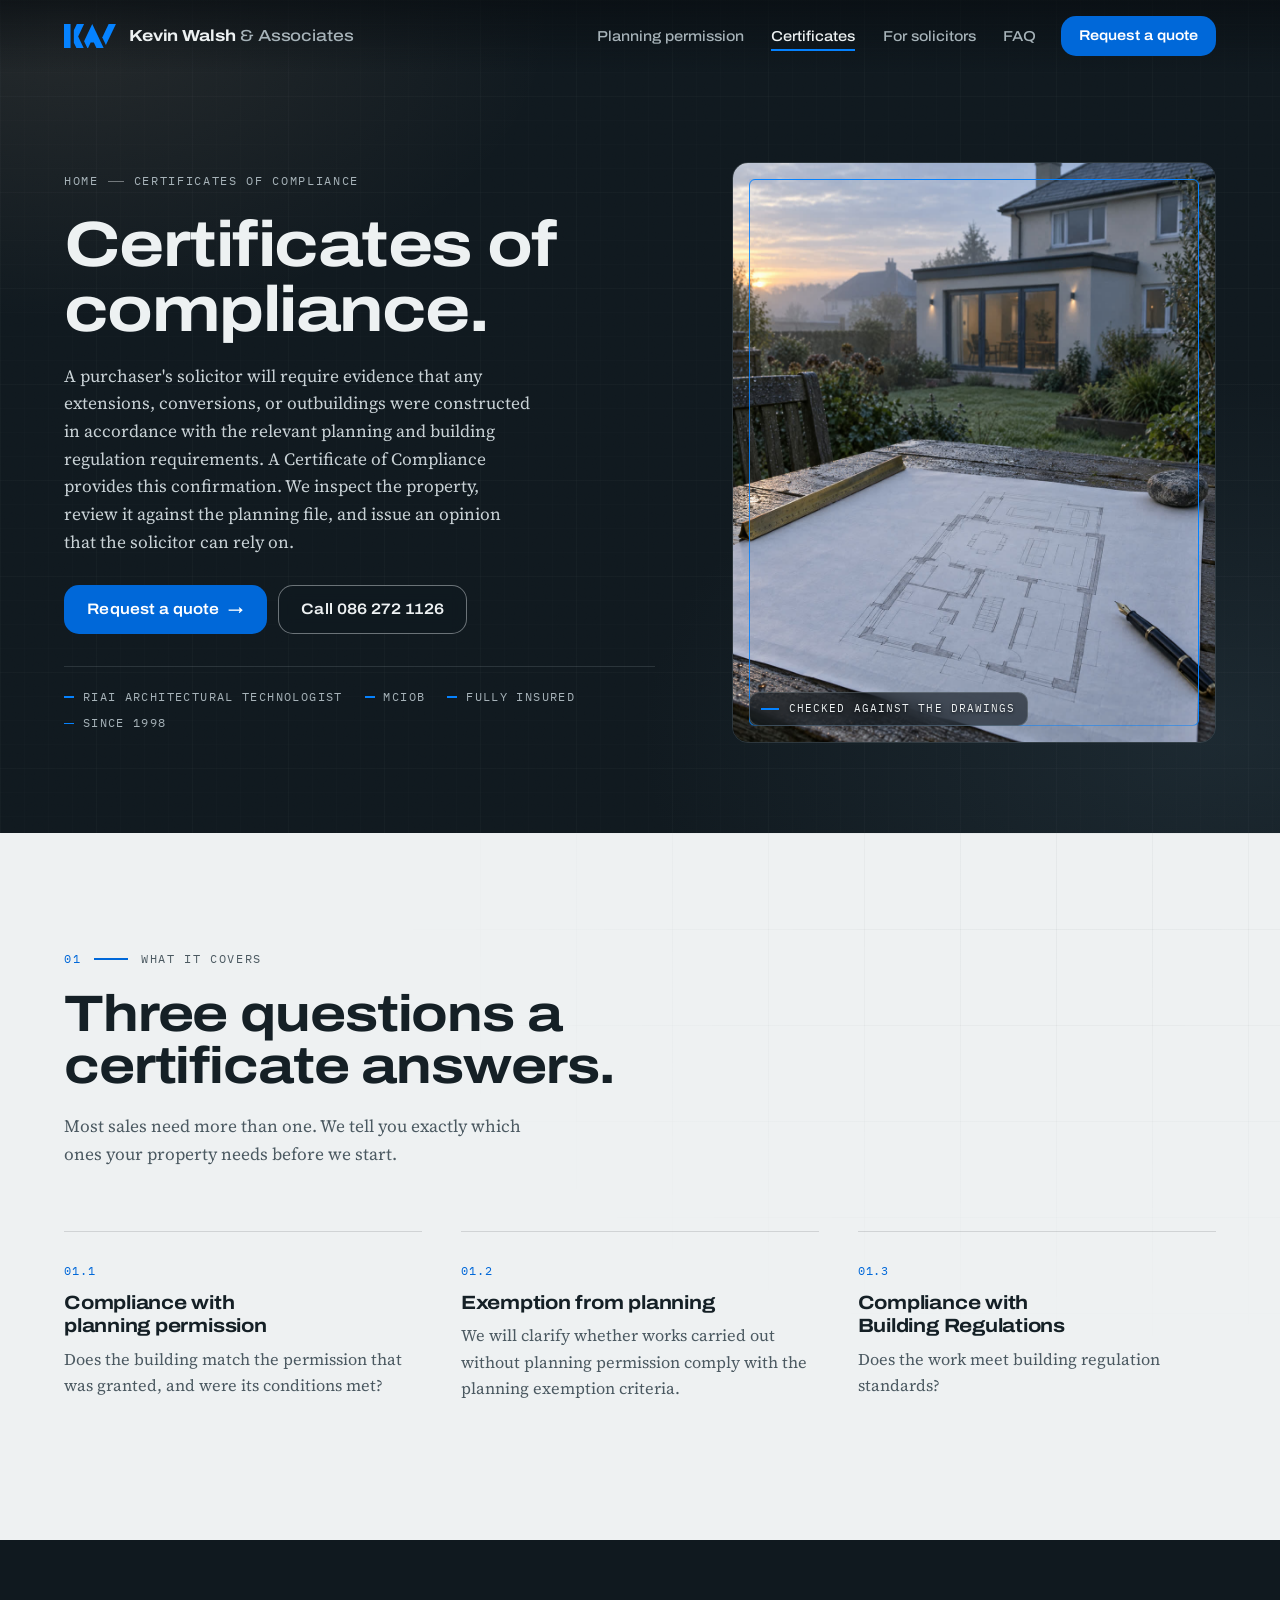
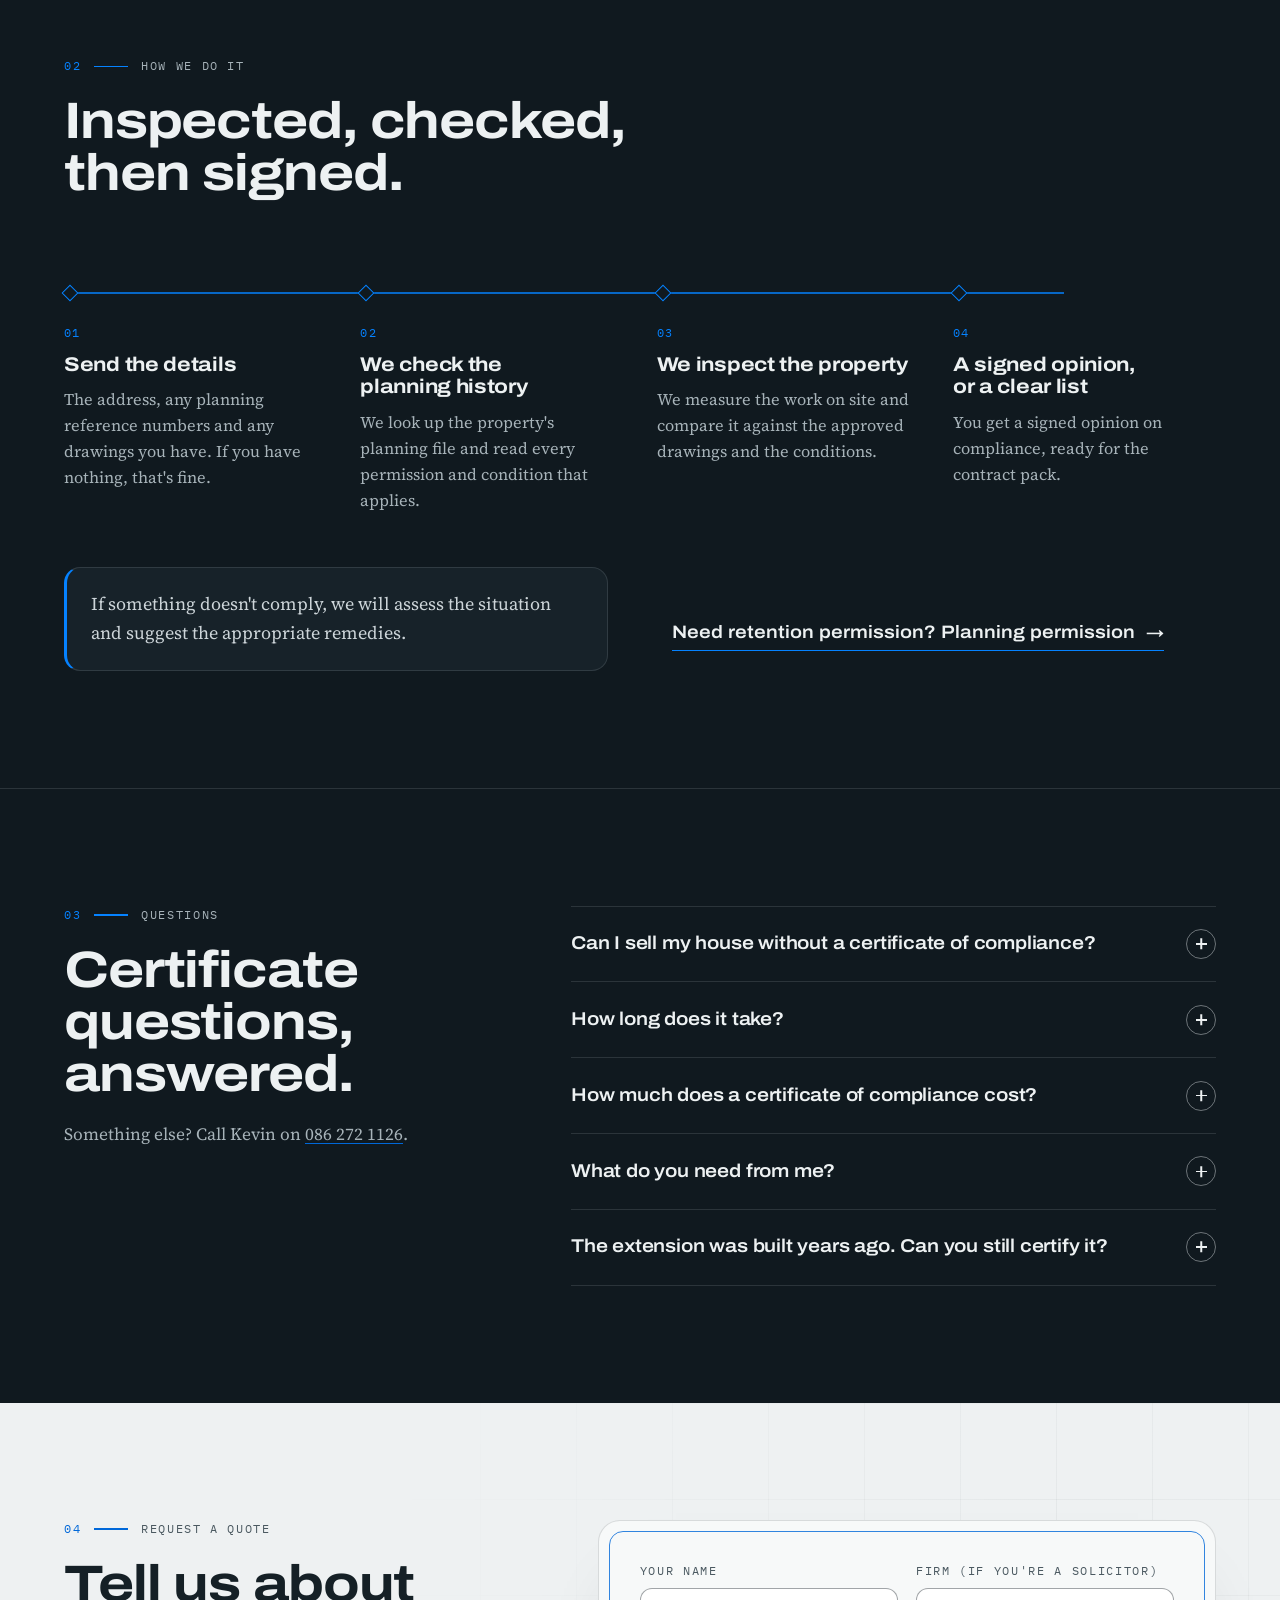
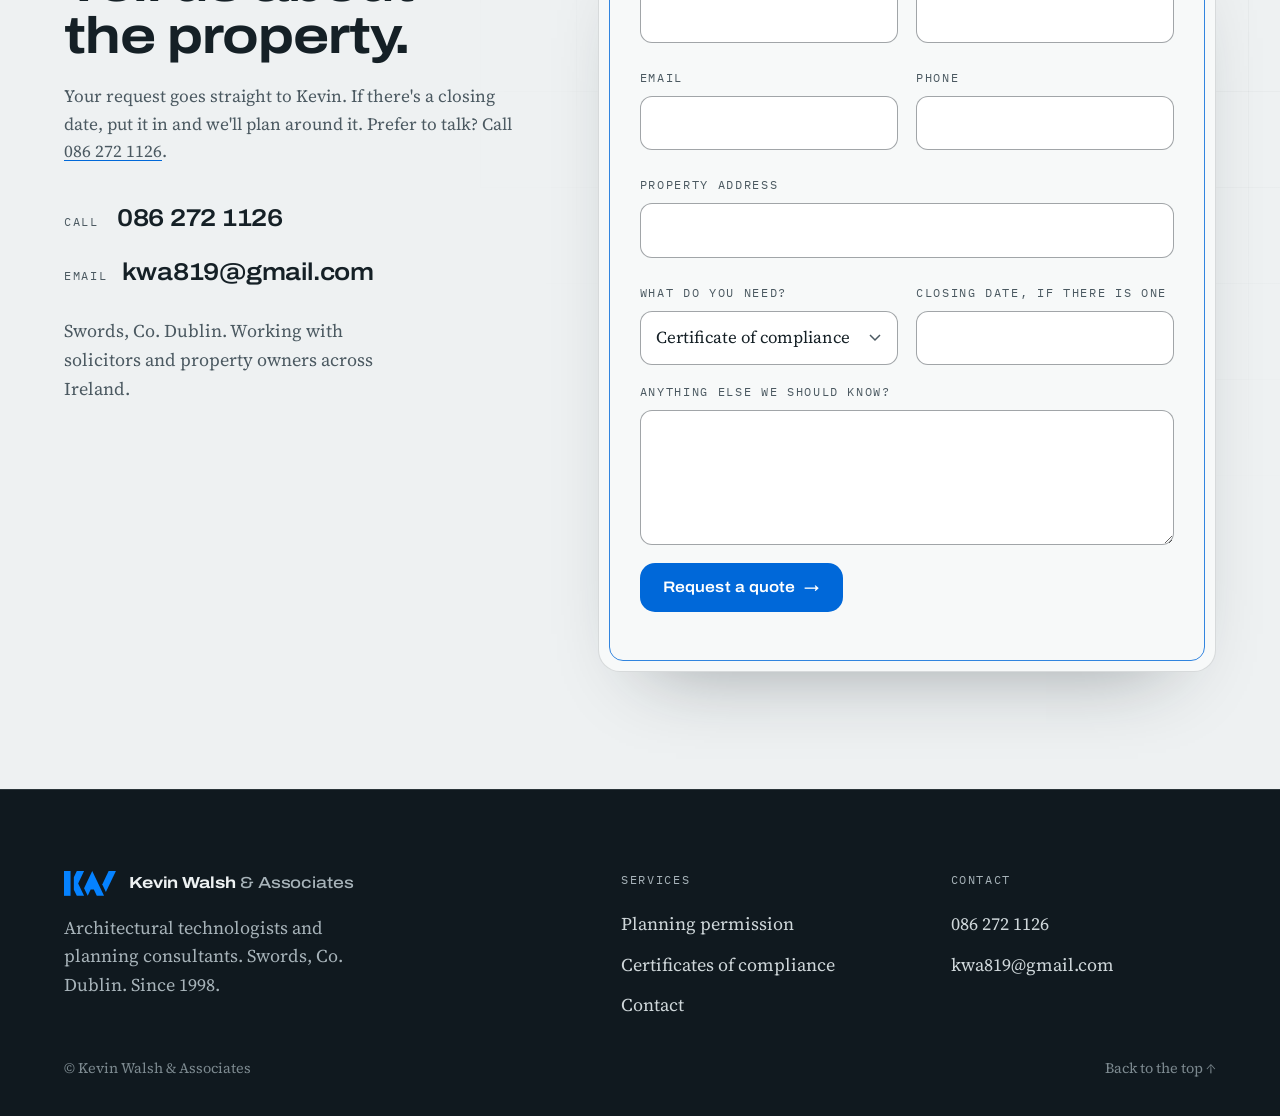
==== commit 744a594a: "Client copy notes, round two: home plan tool and Certificates page - Home: planning legislation in t" ====
--- a/certificate-of-compliance/index.html
+++ b/certificate-of-compliance/index.html
@@ -34,12 +34,11 @@
 {"@type":"Service","@id":"https://www.kevinwalshandassociates.com/certificate-of-compliance/#service","name":"Certificates of compliance with planning and Building Regulations","serviceType":"Opinion on compliance with planning permission and Building Regulations","description":"Signed certificates and opinions of compliance with planning permission, opinions of exemption from planning, and opinions of compliance with Building Regulations for house sales, mortgages and requisitions on title.","url":"https://www.kevinwalshandassociates.com/certificate-of-compliance/","provider":{"@type":"ProfessionalService","@id":"https://www.kevinwalshandassociates.com/#business","name":"Kevin Walsh & Associates","telephone":"+353862721126","address":{"@type":"PostalAddress","addressLocality":"Swords","addressRegion":"Co. Dublin","addressCountry":"IE"}},"areaServed":[{"@type":"Country","name":"Ireland"},{"@type":"City","name":"Dublin"}]},
 {"@type":"BreadcrumbList","itemListElement":[{"@type":"ListItem","position":1,"name":"Home","item":"https://www.kevinwalshandassociates.com/"},{"@type":"ListItem","position":2,"name":"Certificates of compliance","item":"https://www.kevinwalshandassociates.com/certificate-of-compliance/"}]},
 {"@type":"FAQPage","mainEntity":[
-{"@type":"Question","name":"Can I sell my house without a certificate of compliance?","acceptedAnswer":{"@type":"Answer","text":"You can put it on the market, but for any extension or conversion the buyer's solicitor will almost certainly ask for one. Without it the sale can stall or fall through, so it's best sorted before you list."}},
-{"@type":"Question","name":"What's the difference between a certificate and an opinion on compliance?","acceptedAnswer":{"@type":"Answer","text":"In practice they're the same document. Professionals give an opinion because they can only confirm what they inspect and what the records show. Solicitors accept opinions from suitably qualified, insured professionals."}},
+{"@type":"Question","name":"Can I sell my house without a certificate of compliance?","acceptedAnswer":{"@type":"Answer","text":"The purchaser's solicitor will almost certainly ask for a certificate of compliance. Without it, the sale could stall or collapse entirely, so it's wise to get this sorted before you put the house on the market."}},
 {"@type":"Question","name":"How long does it take?","acceptedAnswer":{"@type":"Answer","text":"Straightforward certificates are often ready within a few working days of the inspection. If we need the council's planning file, allow a little longer. We'll give you a date on day one."}},
 {"@type":"Question","name":"How much does a certificate of compliance cost?","acceptedAnswer":{"@type":"Answer","text":"It depends on the property and what has been built. You get a clear quote before any work starts, and there's no prepayment."}},
 {"@type":"Question","name":"What do you need from me?","acceptedAnswer":{"@type":"Answer","text":"The property address, any planning reference numbers, and any drawings or paperwork you have. If you have none, we'll find the planning history."}},
-{"@type":"Question","name":"The extension was built years ago. Can you still certify it?","acceptedAnswer":{"@type":"Answer","text":"Yes. We inspect it as it stands today. If records are missing or something doesn't match, we'll tell you what's needed to put it right."}}]}
+{"@type":"Question","name":"The extension was built years ago. Can you still certify it?","acceptedAnswer":{"@type":"Answer","text":"Yes. We inspect it as it stands today and certify accordingly under current regulations."}}]}
 ]}
 </script>
 </head>
@@ -84,8 +83,8 @@
     <div class="wrap ph-grid">
       <div class="rv">
         <nav class="crumbs label rc" aria-label="Breadcrumb"><a href="/">Home</a><span class="sep" aria-hidden="true"></span><span aria-current="page">Certificates of compliance</span></nav>
-        <h1 class="page-h1 rc" id="page-h1" style="--i:1">Certificates of compliance for planning and Building Regulations.</h1>
-        <p class="lede rc" style="--i:2">When a house is sold, the buyer's solicitor asks for proof that every extension, conversion and outbuilding was built properly. A certificate of compliance, also called an opinion on compliance, is that proof. We inspect the property, check it against the planning file and sign an opinion your solicitor can rely on.</p>
+        <h1 class="page-h1 rc" id="page-h1" style="--i:1">Certificates of compliance.</h1>
+        <p class="lede rc" style="--i:2">A purchaser's solicitor will require evidence that any extensions, conversions, or outbuildings were constructed in accordance with the relevant planning and building regulation requirements. A Certificate of Compliance provides this confirmation. We inspect the property, review it against the planning file, and issue an opinion that the solicitor can rely on.</p>
         <div class="band-cta rc" style="--i:3">
           <a class="btn btn-accent" href="#quote">Request a quote <span class="arr" aria-hidden="true">→</span></a>
           <a class="btn btn-ghost" href="tel:+353862721126">Call 086 272 1126</a>
@@ -114,39 +113,16 @@
       </header>
       <ul class="types three rv">
         <li class="rc"><span class="n mono">01.1</span><h3>Compliance with planning permission</h3><p>Does the building match the permission that was granted, and were its conditions met?</p></li>
-        <li class="rc" style="--i:1"><span class="n mono">01.2</span><h3>Exemption from planning</h3><p>Was work that had no permission, like many rear extensions, porches and garden rooms, genuinely exempt?</p></li>
-        <li class="rc" style="--i:2"><span class="n mono">01.3</span><h3>Compliance with Building Regulations</h3><p>Does the work substantially meet the Building Regulations that applied when it was built?</p></li>
+        <li class="rc" style="--i:1"><span class="n mono">01.2</span><h3>Exemption from planning</h3><p>We will clarify whether works carried out without planning permission comply with the planning exemption criteria.</p></li>
+        <li class="rc" style="--i:2"><span class="n mono">01.3</span><h3>Compliance with Building Regulations</h3><p>Does the work meet building regulation standards?</p></li>
       </ul>
     </div>
   </section>
 
-  <section class="sec" aria-labelledby="when-h">
+  <section class="sec how" aria-labelledby="proc-h">
     <div class="wrap">
       <header class="sec-head rv">
-        <p class="kicker label rc"><span class="num">02</span><span class="tick"></span>When you need one</p>
-        <h2 class="h2 rc" id="when-h" style="--i:1">Usually when a sale is already moving.</h2>
-      </header>
-      <div class="two-col">
-        <div class="prose rv">
-          <p class="rc">The Law Society's Requisitions on Title ask the seller about every development on the property since 1 October 1964. A buyer's solicitor won't close, and a lender won't release the mortgage, until each extension or conversion has an answer on paper. Sorting it before the house goes on the market saves weeks later.</p>
-        </div>
-        <div class="prose rv">
-          <h3 class="rc">You'll usually need one when you're</h3>
-          <ul class="checks rc" style="--i:1">
-            <li>Selling a house with an extension, attic conversion or garden room</li>
-            <li>Answering a requisition on title from the buyer's solicitor</li>
-            <li>Drawing down a mortgage on a property with later additions</li>
-            <li>Clearing up the paperwork on an older extension before it becomes a problem</li>
-          </ul>
-        </div>
-      </div>
-    </div>
-  </section>
-
-  <section class="sec paper how" aria-labelledby="proc-h">
-    <div class="wrap">
-      <header class="sec-head rv">
-        <p class="kicker label rc"><span class="num">03</span><span class="tick"></span>How we do it</p>
+        <p class="kicker label rc"><span class="num">02</span><span class="tick"></span>How we do it</p>
         <h2 class="h2 rc" id="proc-h" style="--i:1">Inspected, checked, then signed.</h2>
       </header>
       <div class="how-track rv">
@@ -155,11 +131,11 @@
           <li class="step rc"><span class="node" aria-hidden="true"></span><span class="n mono">01</span><h3>Send the details</h3><p>The address, any planning reference numbers and any drawings you have. If you have nothing, that's fine.</p></li>
           <li class="step rc" style="--i:1"><span class="node" aria-hidden="true"></span><span class="n mono">02</span><h3>We check the planning history</h3><p>We look up the property's planning file and read every permission and condition that applies.</p></li>
           <li class="step rc" style="--i:2"><span class="node" aria-hidden="true"></span><span class="n mono">03</span><h3>We inspect the property</h3><p>We measure the work on site and compare it against the approved drawings and the conditions.</p></li>
-          <li class="step rc" style="--i:3"><span class="node" aria-hidden="true"></span><span class="n mono">04</span><h3>A signed opinion, or a clear list</h3><p>You get a signed opinion on compliance, ready for the contract pack. If something doesn't comply, you get a plain list of what needs to happen first.</p></li>
+          <li class="step rc" style="--i:3"><span class="node" aria-hidden="true"></span><span class="n mono">04</span><h3>A signed opinion, or a clear list</h3><p>You get a signed opinion on compliance, ready for the contract pack.</p></li>
         </ol>
       </div>
       <div class="two-col after rv">
-        <div class="callout first rc"><p><strong>If something doesn't comply.</strong> It happens often, and it's usually fixable. The usual routes are an opinion of exemption or an application for retention permission. We explain the options in plain words and can handle the paperwork, including the planning application if one is needed.</p></div>
+        <div class="callout first rc"><p>If something doesn't comply, we will assess the situation and suggest the appropriate remedies.</p></div>
         <div class="rc" style="--i:1"><a class="cross" href="/planning-permission/">Need retention permission? Planning permission <span class="arr" aria-hidden="true">→</span></a></div>
       </div>
     </div>
@@ -168,18 +144,14 @@
   <section class="sec faq" id="faq" aria-labelledby="faq-h">
     <div class="wrap faq-grid">
       <div class="faq-side rv">
-        <p class="kicker label rc"><span class="num">04</span><span class="tick"></span>Questions</p>
+        <p class="kicker label rc"><span class="num">03</span><span class="tick"></span>Questions</p>
         <h2 class="h2 rc" id="faq-h" style="--i:1">Certificate questions, answered.</h2>
         <p class="lede rc" style="--i:2">Something else? Call Kevin on <a href="tel:+353862721126">086 272 1126</a>.</p>
       </div>
       <div class="faq-list">
         <div class="qa">
           <button class="qa-q" type="button" aria-expanded="false" aria-controls="qa1" id="qa1-q"><span>Can I sell my house without a certificate of compliance?</span><span class="pm" aria-hidden="true"></span></button>
-          <div class="qa-a" id="qa1" role="region" aria-labelledby="qa1-q"><div><p>You can put it on the market, but for any extension or conversion the buyer's solicitor will almost certainly ask for one. Without it the sale can stall or fall through, so it's best sorted before you list.</p></div></div>
-        </div>
-        <div class="qa">
-          <button class="qa-q" type="button" aria-expanded="false" aria-controls="qa2" id="qa2-q"><span>What's the difference between a certificate and an opinion on compliance?</span><span class="pm" aria-hidden="true"></span></button>
-          <div class="qa-a" id="qa2" role="region" aria-labelledby="qa2-q"><div><p>In practice they're the same document. Professionals give an opinion because they can only confirm what they inspect and what the records show. Solicitors accept opinions from suitably qualified, insured professionals.</p></div></div>
+          <div class="qa-a" id="qa1" role="region" aria-labelledby="qa1-q"><div><p>The purchaser's solicitor will almost certainly ask for a certificate of compliance. Without it, the sale could stall or collapse entirely, so it's wise to get this sorted before you put the house on the market.</p></div></div>
         </div>
         <div class="qa">
           <button class="qa-q" type="button" aria-expanded="false" aria-controls="qa3" id="qa3-q"><span>How long does it take?</span><span class="pm" aria-hidden="true"></span></button>
@@ -195,7 +167,7 @@
         </div>
         <div class="qa">
           <button class="qa-q" type="button" aria-expanded="false" aria-controls="qa6" id="qa6-q"><span>The extension was built years ago. Can you still certify it?</span><span class="pm" aria-hidden="true"></span></button>
-          <div class="qa-a" id="qa6" role="region" aria-labelledby="qa6-q"><div><p>Yes. We inspect it as it stands today. If records are missing or something doesn't match, we'll tell you what's needed to put it right.</p></div></div>
+          <div class="qa-a" id="qa6" role="region" aria-labelledby="qa6-q"><div><p>Yes. We inspect it as it stands today and certify accordingly under current regulations.</p></div></div>
         </div>
       </div>
     </div>
@@ -204,7 +176,7 @@
   <section class="sec paper quote" id="quote" aria-labelledby="quote-h">
     <div class="wrap quote-grid">
       <div class="rv">
-        <p class="kicker label rc"><span class="num">05</span><span class="tick"></span>Request a quote</p>
+        <p class="kicker label rc"><span class="num">04</span><span class="tick"></span>Request a quote</p>
         <h2 class="h2 rc" id="quote-h" style="--i:1">Tell us about the property.</h2>
         <p class="lede rc" style="--i:2">Your request goes straight to Kevin. If there's a closing date, put it in and we'll plan around it. Prefer to talk? Call <a href="tel:+353862721126">086 272 1126</a>.</p>
         <div class="direct rc" style="--i:3">
@@ -232,7 +204,7 @@
         </label>
         <label class="field rc" style="--i:6"><span class="label">Closing date, if there is one</span><input name="closing" type="text"></label>
         <label class="field full rc" style="--i:7"><span class="label">Anything else we should know?</span><textarea name="message" rows="4"></textarea></label>
-        <input class="hp" type="text" name="_gotcha" tabindex="-1" autocomplete="off" aria-hidden="true">
+        <input class="hp" type="text" name="_honey" tabindex="-1" autocomplete="off" aria-hidden="true">
         <div class="submit-row full rc" style="--i:8">
           <button class="btn btn-accent" type="submit">Request a quote <span class="arr" aria-hidden="true">→</span></button>
         </div>
--- a/assets/css/site.css
+++ b/assets/css/site.css
@@ -12,7 +12,6 @@
   --accent-hover:#0056b3;
   --accent-muted:rgba(5,130,255,.26);
   --accent-line:#0582ff;          /* the logo blue exactly: lines, ticks and labels on ink */
-  --boundary:#e0493a;             /* the plot's site boundary stays red: the planning-map convention */
   --blue:#0582ff;                 /* the KWA mark only */
   --warm:#d9b99a;                 /* the dawn edge, whisper level */
 
@@ -122,28 +121,21 @@
 
 /* ---------- Hero: the plot, edged red (a composed still, complete in the first paint) ---------- */
 .hero{position:relative}
-.hero-grid{display:grid;grid-template-columns:minmax(0,1.08fr) minmax(0,.92fr);gap:clamp(28px,5vw,80px);align-items:center;min-height:min(88svh,860px);padding:clamp(104px,15vh,140px) var(--gutter) clamp(40px,6vh,64px);max-width:calc(var(--wrap) + var(--gutter)*2);margin-inline:auto}
+.hero-grid{display:grid;grid-template-columns:minmax(0,1fr) minmax(0,1fr);gap:clamp(28px,5vw,80px);align-items:center;min-height:min(88svh,860px);padding:clamp(104px,15vh,140px) var(--gutter) clamp(40px,6vh,64px);max-width:1920px;margin-inline:auto}
 .hero h1{display:flex;flex-direction:column;gap:1.1rem;font-weight:700}
 .hero h1 .kicker{font-size:.74rem;letter-spacing:.16em;text-transform:uppercase;color:var(--t-ink-2);font-weight:400;line-height:1.6}
-.hero h1 .statement{font-family:var(--f-display);font-stretch:118%;font-weight:700;font-size:clamp(2.3rem,4.6vw,4.3rem);line-height:1.02;letter-spacing:-.024em;max-width:15ch;color:var(--t-ink)}
-.hs-sub{margin-top:1.3rem;font-size:clamp(1.08rem,1.3vw,1.25rem);line-height:1.55;color:#c9d2d6;max-width:46ch}
+.hero h1 .statement{font-family:var(--f-display);font-stretch:118%;font-weight:700;font-size:clamp(2.3rem,4.6vw,5.2rem);line-height:1.02;letter-spacing:-.024em;max-width:15ch;color:var(--t-ink)}
+.hs-sub{margin-top:1.3rem;font-size:clamp(1.08rem,1.3vw,1.4rem);line-height:1.55;color:#c9d2d6;max-width:46ch}
 .band-cta{margin-top:1.7rem;display:flex;gap:.7rem;flex-wrap:wrap}
 .hero .creds{margin-top:1.9rem}
-.hs-fig{justify-self:center;display:flex;flex-direction:column;gap:14px;max-width:100%}
-.plate{position:relative;height:min(64svh,590px);aspect-ratio:722/902;max-width:100%;border-radius:var(--radius);overflow:hidden;background:var(--ink-2);border:1px solid var(--hair-ink);box-shadow:0 40px 90px -50px rgba(0,0,0,.9)}
-.plate img{position:absolute;inset:0;width:100%;height:100%;object-fit:cover}
-.plate-line{position:absolute;inset:0;width:100%;height:100%;overflow:visible}
-.rl-path{fill:none;stroke:var(--boundary);stroke-width:2.2px;vector-effect:non-scaling-stroke;stroke-linejoin:miter;stroke-dasharray:1;stroke-dashoffset:0;filter:drop-shadow(0 0 6px rgba(224,73,58,.55))}
-.rl-ticks path{fill:none;stroke:#f3f5f6;stroke-width:1.4px;vector-effect:non-scaling-stroke}
+.hs-fig{justify-self:stretch;width:100%;display:flex;flex-direction:column;gap:14px}
+.plate{position:relative;width:100%;aspect-ratio:1/1;max-height:min(72svh,760px);border-radius:var(--radius);overflow:hidden;background:var(--ink-2);border:1px solid var(--hair-ink);box-shadow:0 40px 90px -50px rgba(0,0,0,.9)}
+.plate img{position:absolute;inset:0;width:100%;height:100%;object-fit:cover;object-position:50% 22%}
 .chip{background:rgba(12,19,24,.6);border:1px solid rgba(167,179,185,.28);border-radius:10px;-webkit-backdrop-filter:blur(10px);backdrop-filter:blur(10px);text-shadow:0 1px 3px rgba(6,11,15,.85)}
 .sw{width:18px;height:2px;background:var(--accent-line);flex:none}
-.plate-cap .sw{background:var(--boundary)}
-.plate-cap{display:flex;align-items:center;gap:.6rem;font-size:.68rem;letter-spacing:.12em}
-
-/* the load entrance, the hero's only motion: the words rise once, then the red line draws round the plot */
+
+/* the load entrance, the hero's only motion: the words rise once and the photo settles */
 @keyframes heroRise{from{opacity:0;transform:translateY(14px)}to{opacity:1;transform:none}}
-@keyframes lineDraw{from{stroke-dashoffset:1}to{stroke-dashoffset:0}}
-@keyframes fadeIn{from{opacity:0}to{opacity:1}}
 .hero h1 .kicker,.hero h1 .statement,.hs-sub,.hero .band-cta,.hero .creds{animation:heroRise .65s var(--ease-out) both}
 .hero h1 .statement{animation-delay:.08s}
 .hs-sub{animation-delay:.16s}
@@ -151,13 +143,12 @@
 .hero .creds{animation-delay:.32s}
 .plate img{animation:settle 1.2s var(--ease-out) both}
 @keyframes settle{from{transform:scale(1.03)}to{transform:none}}
-.plate .rl-path{animation:lineDraw 2.2s var(--ease-io) .5s both}
-.plate .rl-ticks,.plate-cap{animation:fadeIn .8s var(--ease-out) 2.5s both}
 
 @media (max-width:900px){
   .hero-grid{grid-template-columns:minmax(0,1fr);min-height:0;padding-top:clamp(100px,14vh,128px)}
   .hs-fig{justify-self:start;width:100%;max-width:440px}
-  .plate{height:auto;width:100%}
+  .plate{aspect-ratio:4/5;max-height:none}
+  .plate img{object-position:50% 50%}
 }
 @media (max-width:640px){.hero h1 .statement{font-size:clamp(2.1rem,9.6vw,2.8rem)}.hero .band-cta{gap:.45rem}.hero .band-cta .btn{flex:1 1 auto;padding:.85rem .6rem;font-size:.86rem;white-space:nowrap}.hero .creds{gap:6px 16px;margin-top:1.5rem}.hero .creds li{font-size:.66rem}}
 
@@ -298,6 +289,7 @@
 .office-list p{color:var(--t-paper-2);font-size:1.02rem}
 
 /* ---------- 07 FAQ ---------- */
+.how + .faq{border-top:1px solid var(--hair-ink)}
 .faq-grid{display:grid;grid-template-columns:minmax(0,.8fr) minmax(0,1.2fr);gap:clamp(32px,6vw,100px);align-items:start}
 .faq-side{position:sticky;top:120px}
 .qa{border-bottom:1px solid var(--hair-ink)}
@@ -345,6 +337,7 @@
 .hp{position:absolute!important;left:-9999px!important;width:1px;height:1px;opacity:0}
 .form-status{font-size:1rem;color:var(--t-paper)}
 .form-status.err{color:#a3261b}
+.form-status a{color:inherit;font-weight:600;text-decoration:underline;text-underline-offset:3px}
 .form-done{grid-column:1/-1;padding:10px 0}
 .form-done .big{font-family:var(--f-display);font-stretch:115%;font-weight:700;font-size:clamp(1.5rem,2.6vw,2.2rem);letter-spacing:-.02em;line-height:1.1}
 .form-done[hidden]{display:none}
@@ -473,7 +466,6 @@
   body{opacity:1}
   .js .rv .rc,.rv.in .rc{opacity:1;transform:none}
   .kicker .tick{transform:scaleX(1)}
-  .plate .rl-path{stroke-dashoffset:0}
   .edge{clip-path:inset(0 0 0 0)}
   .form::before{clip-path:inset(0 0 0 0)}
   .how-line path{stroke-dashoffset:0}
